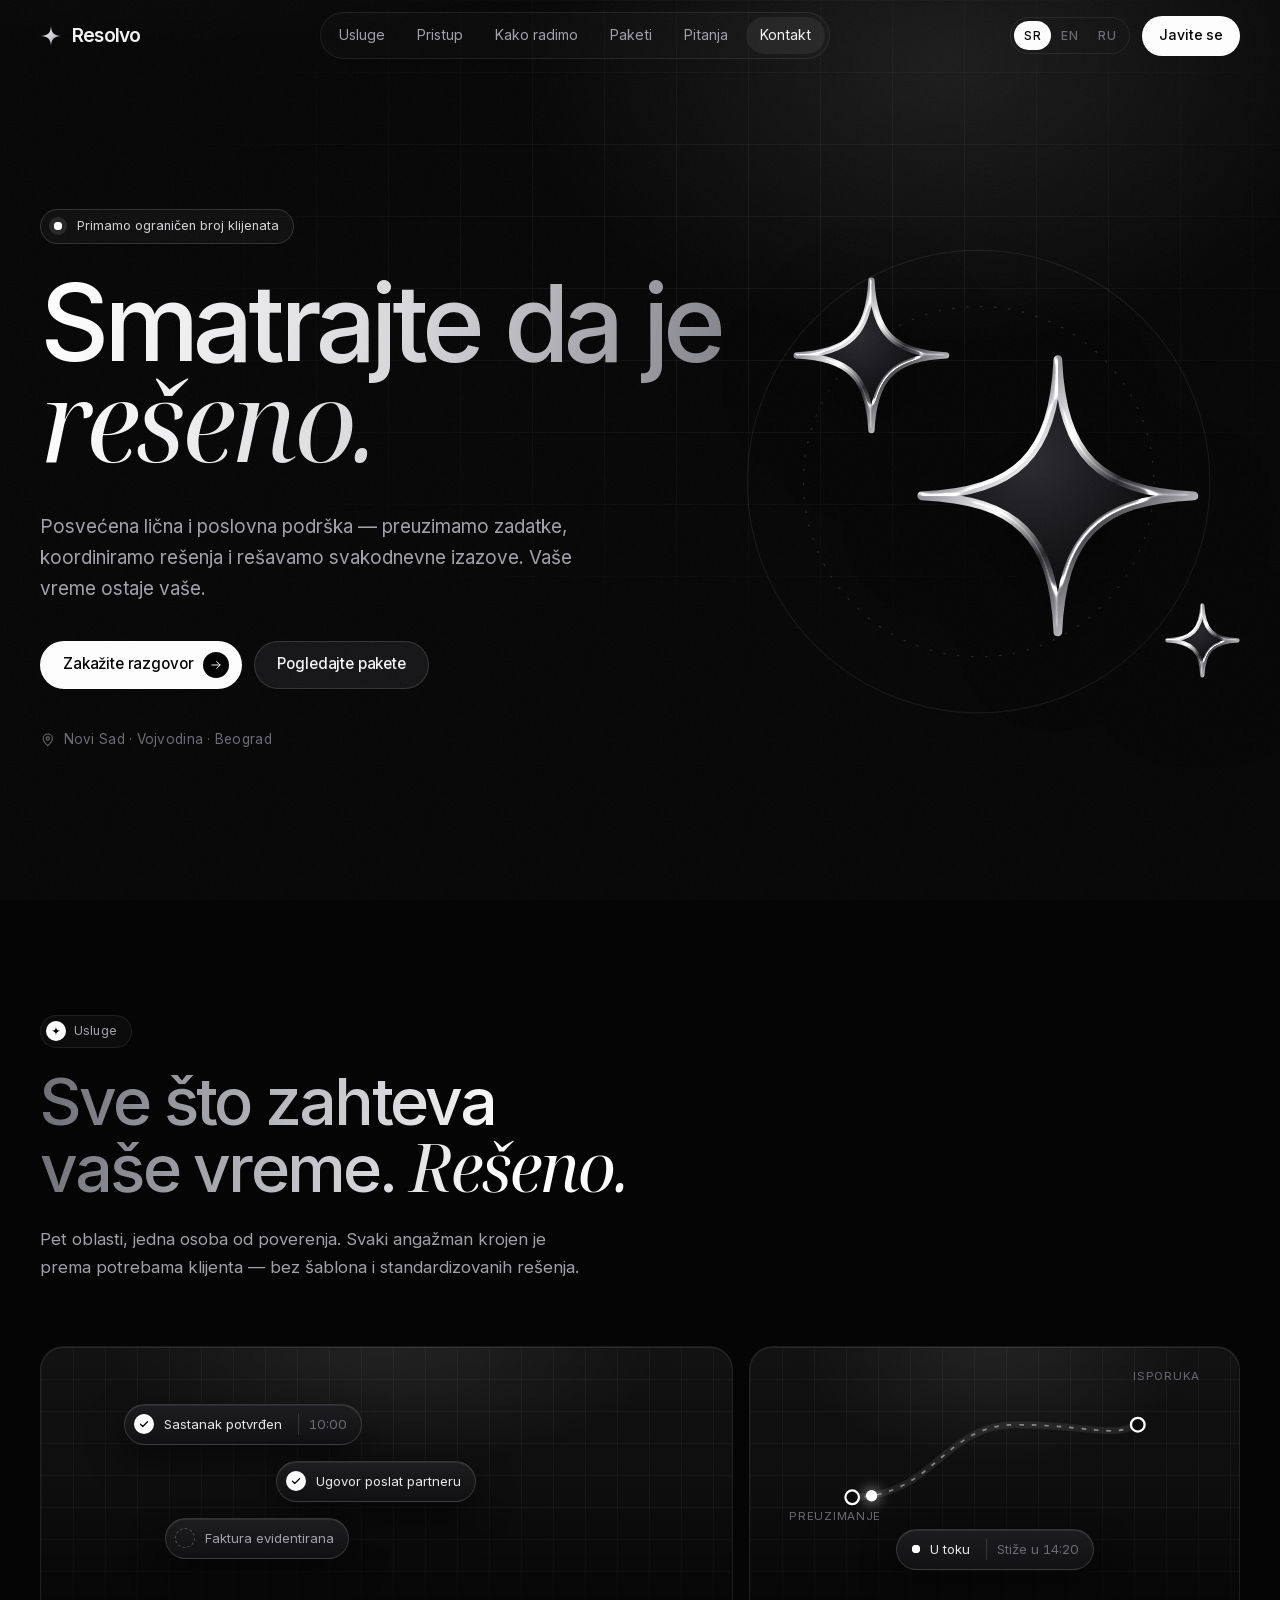
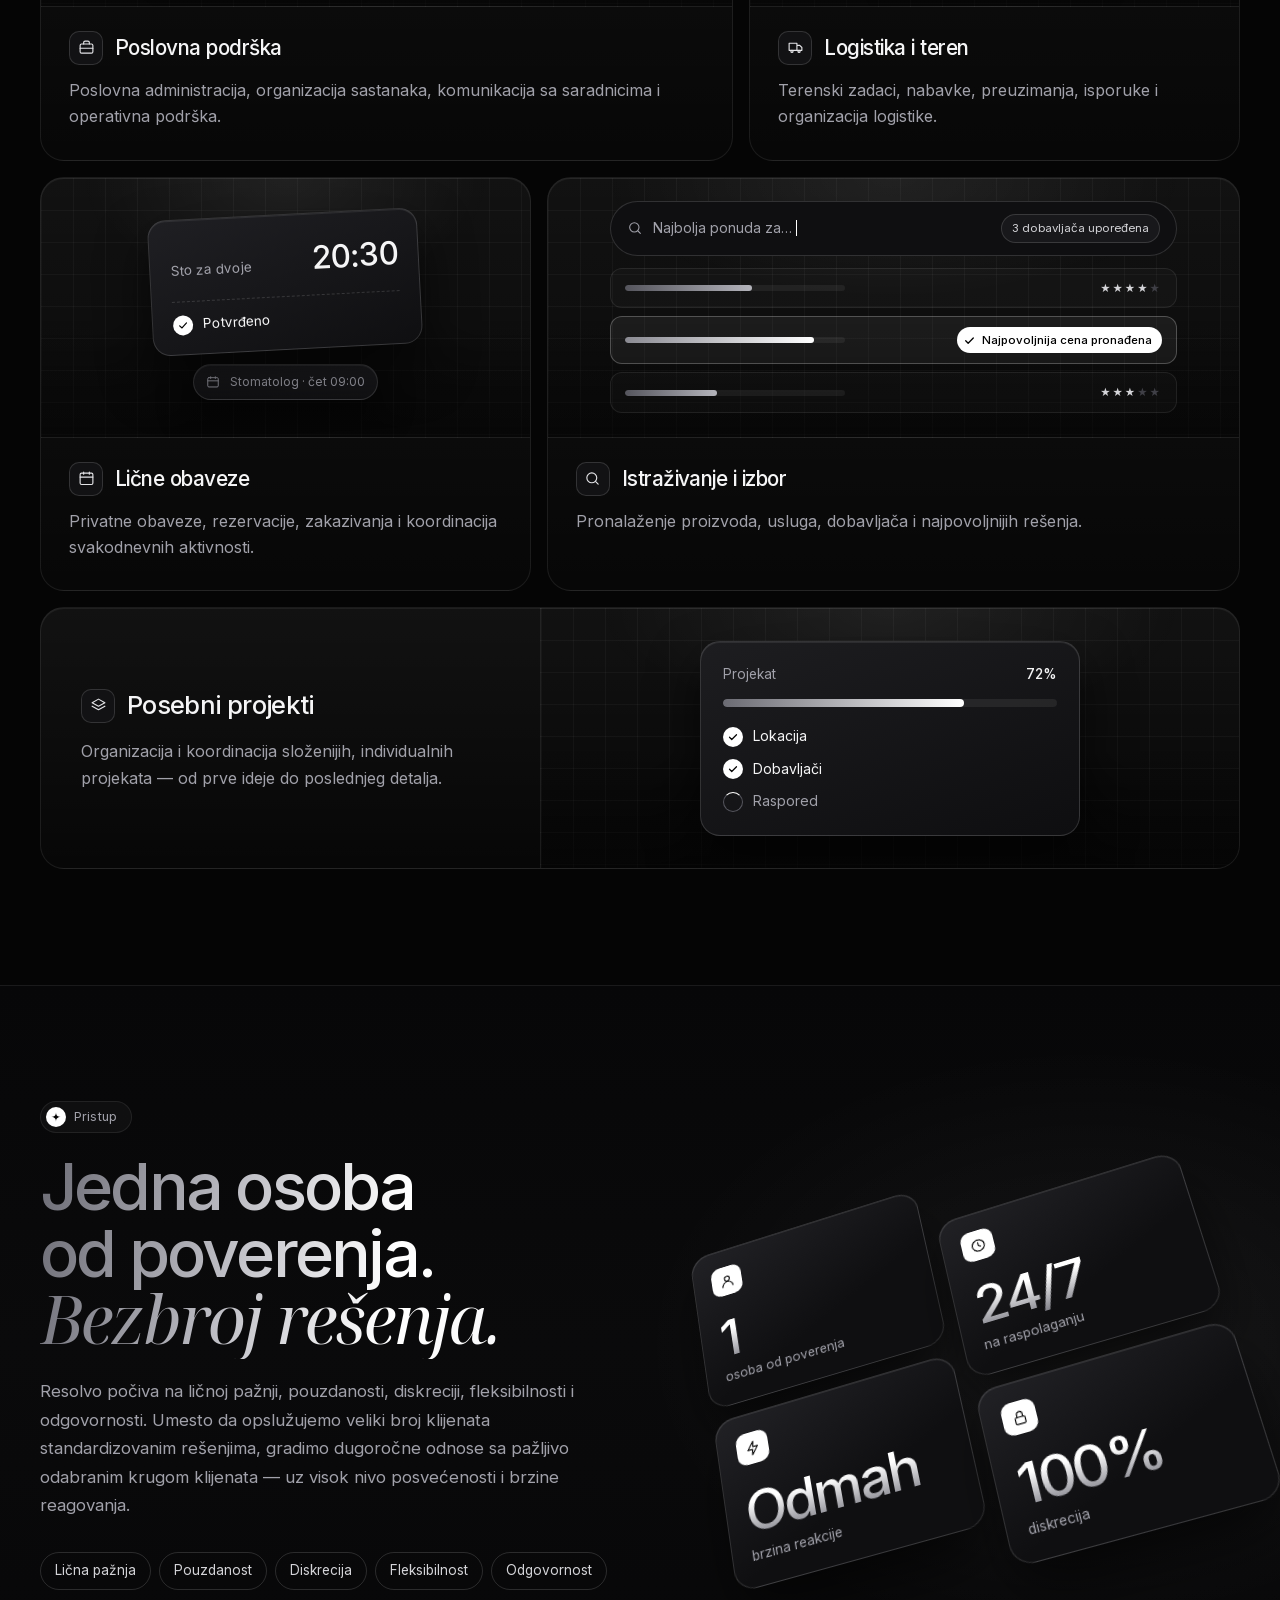
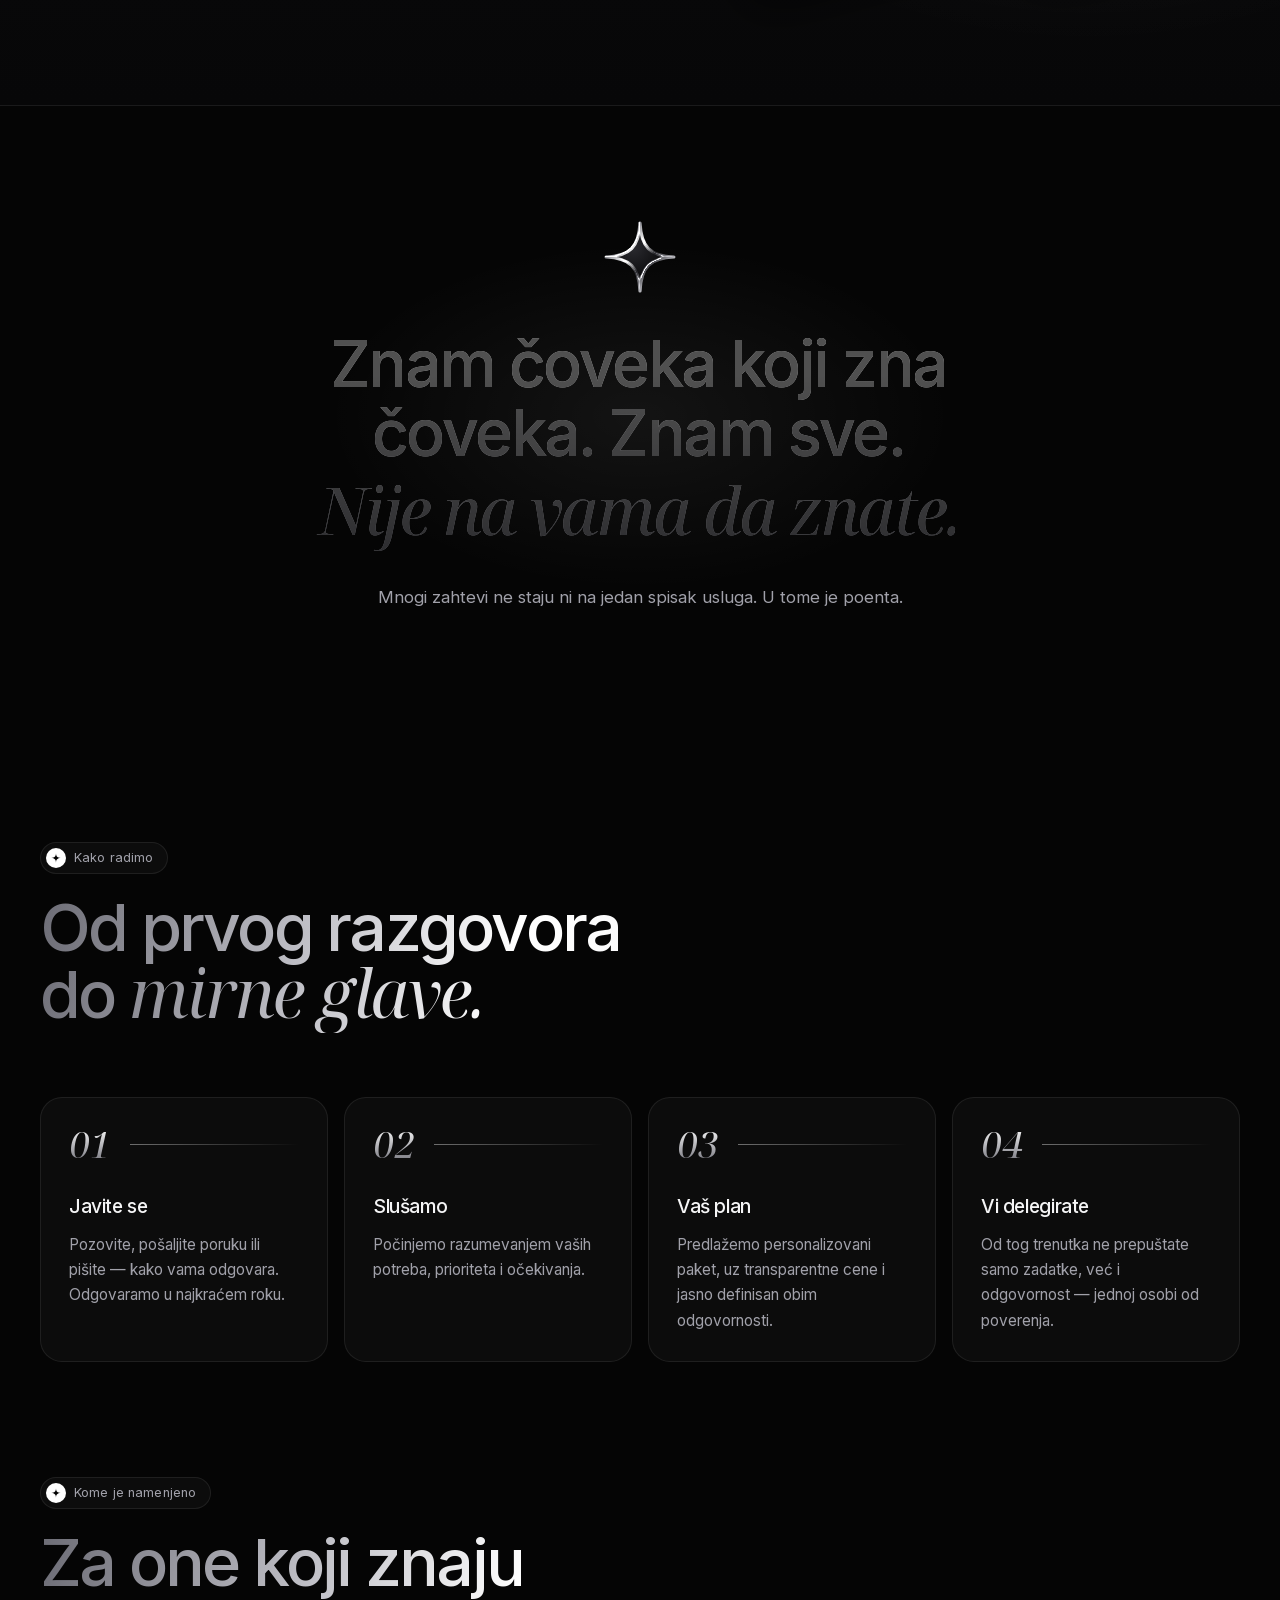
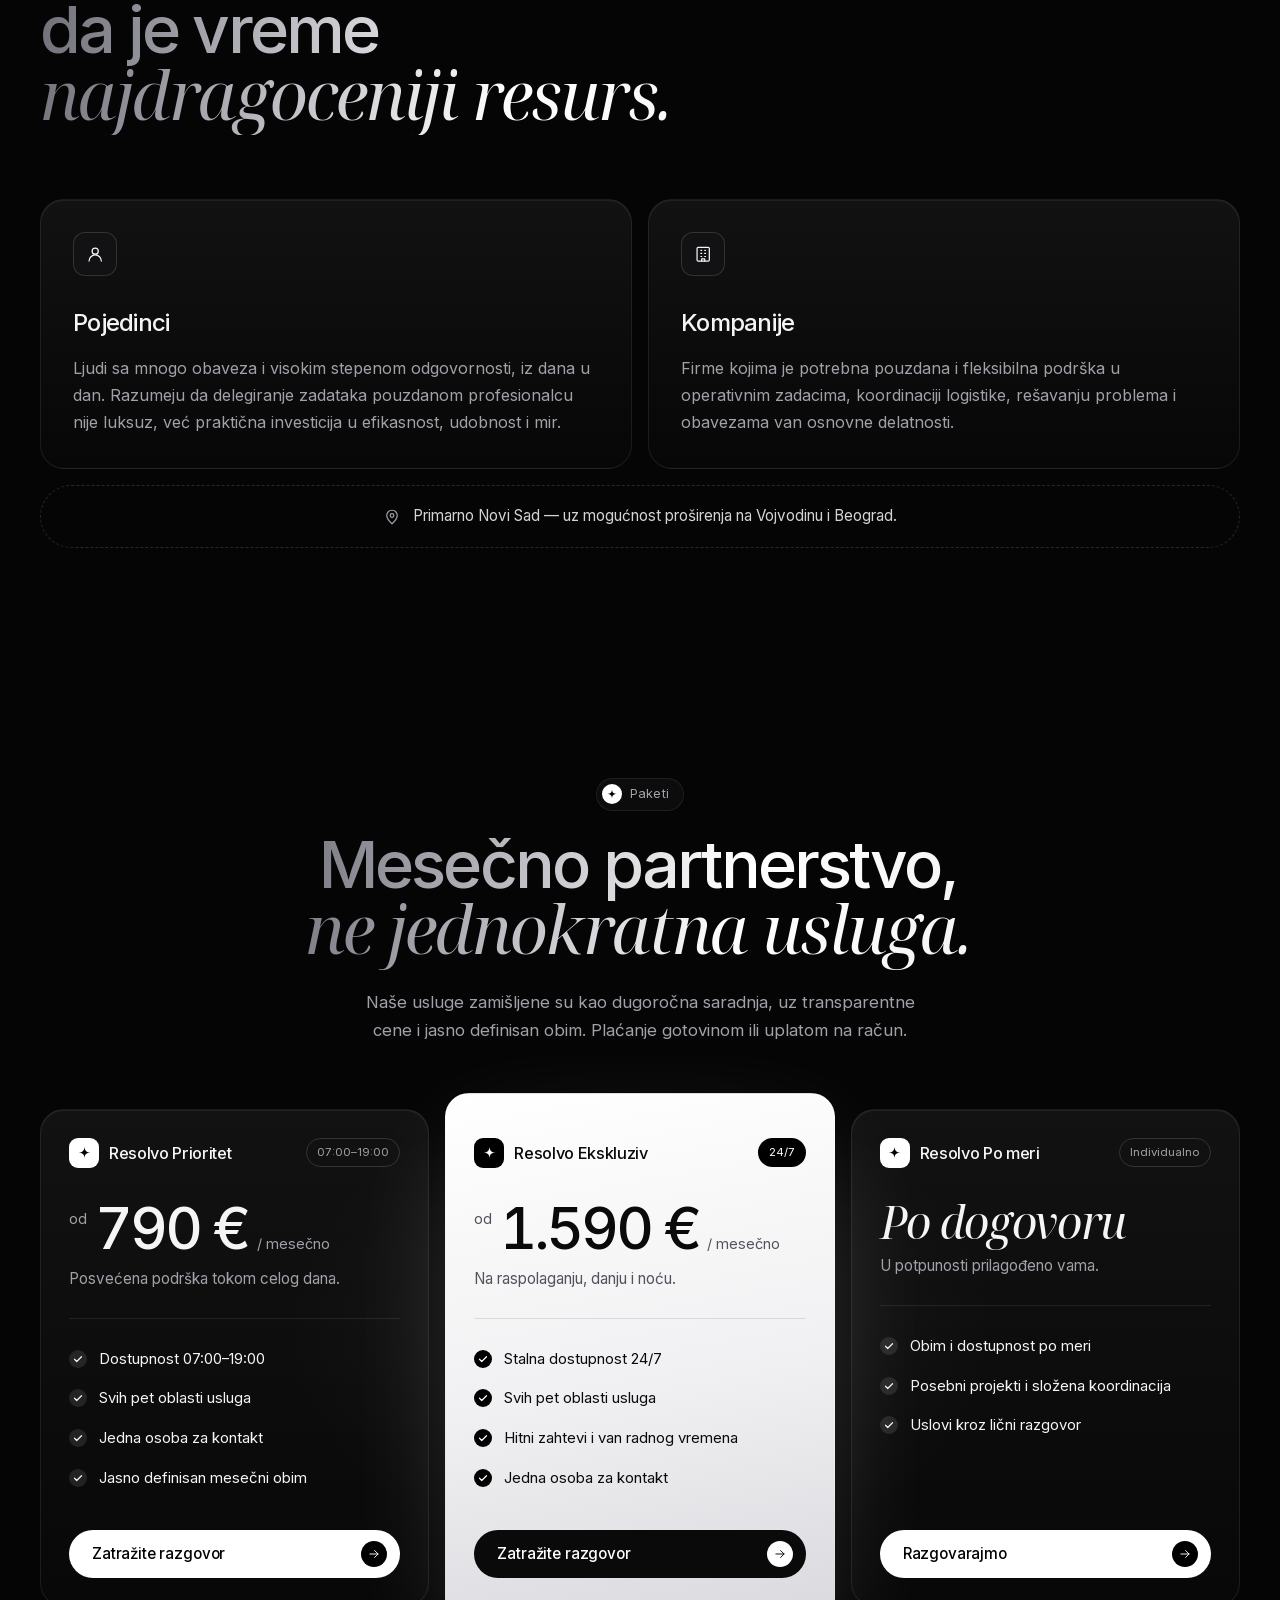
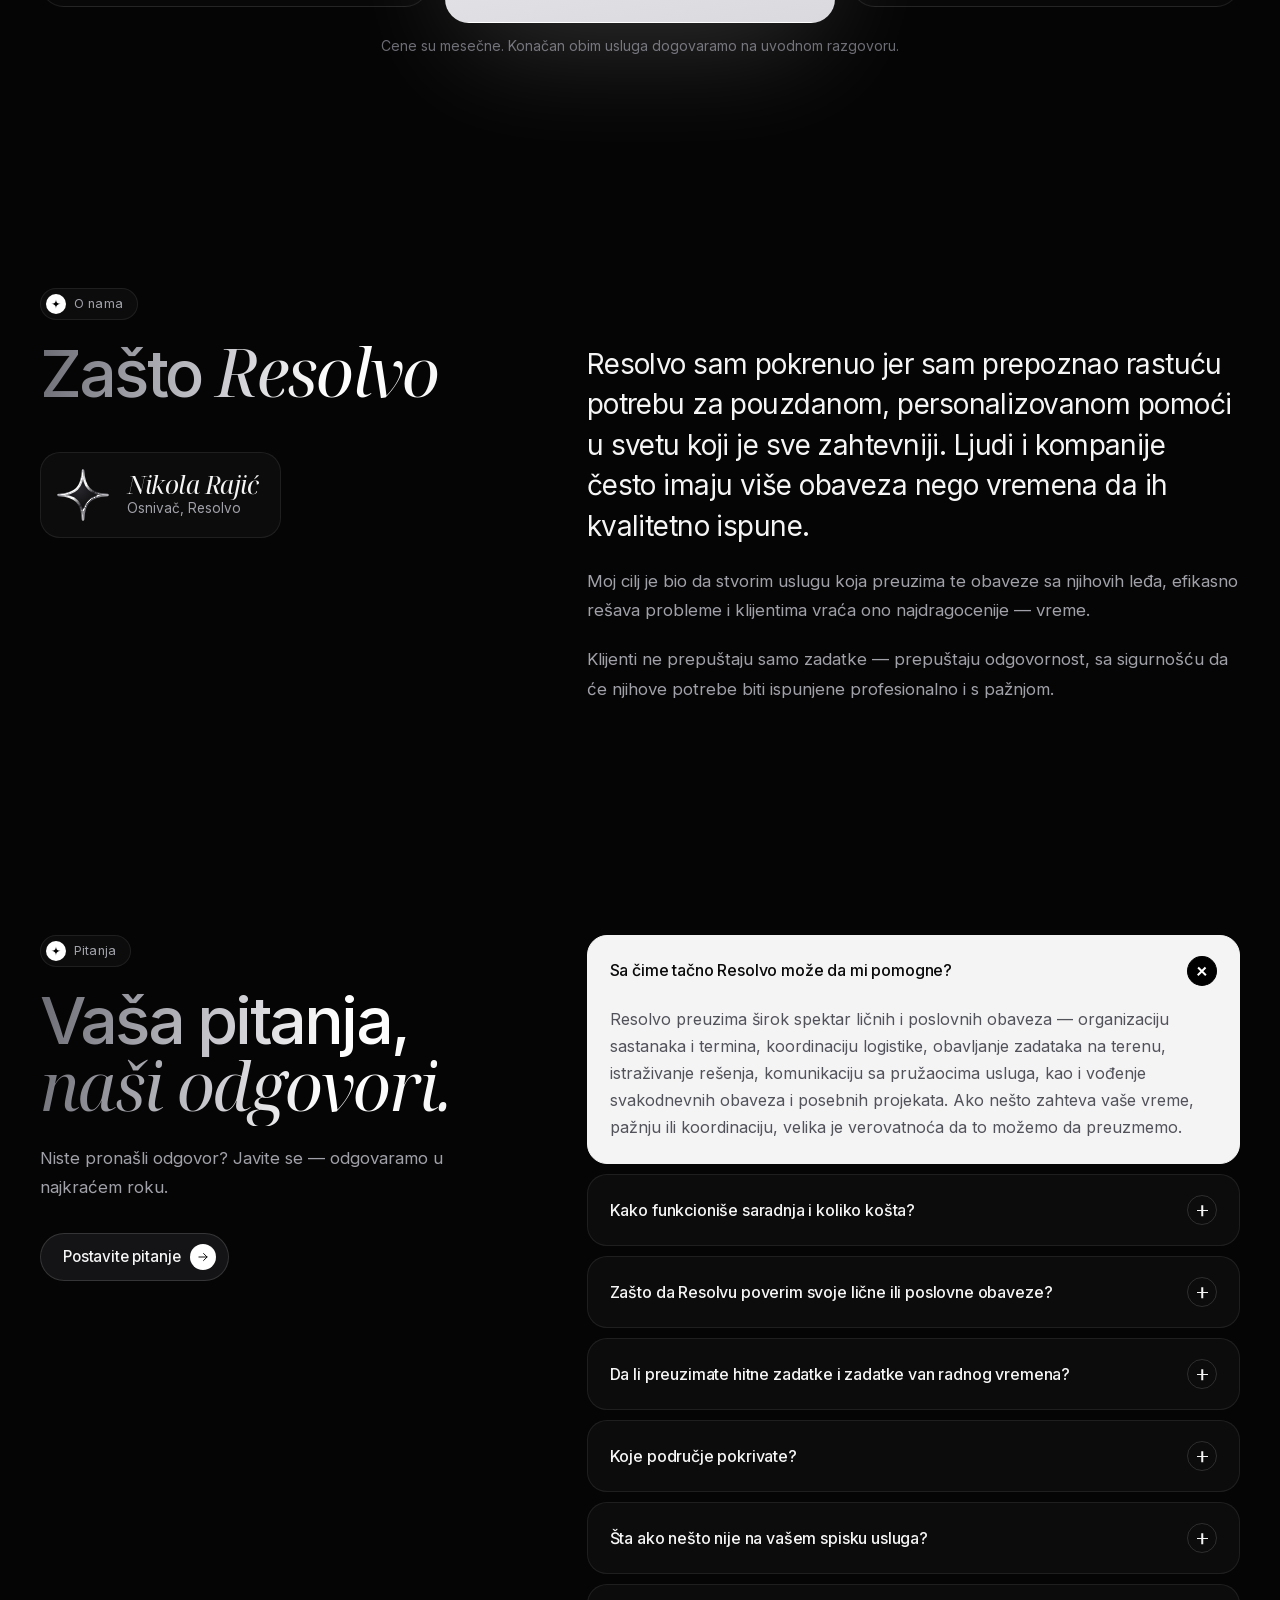
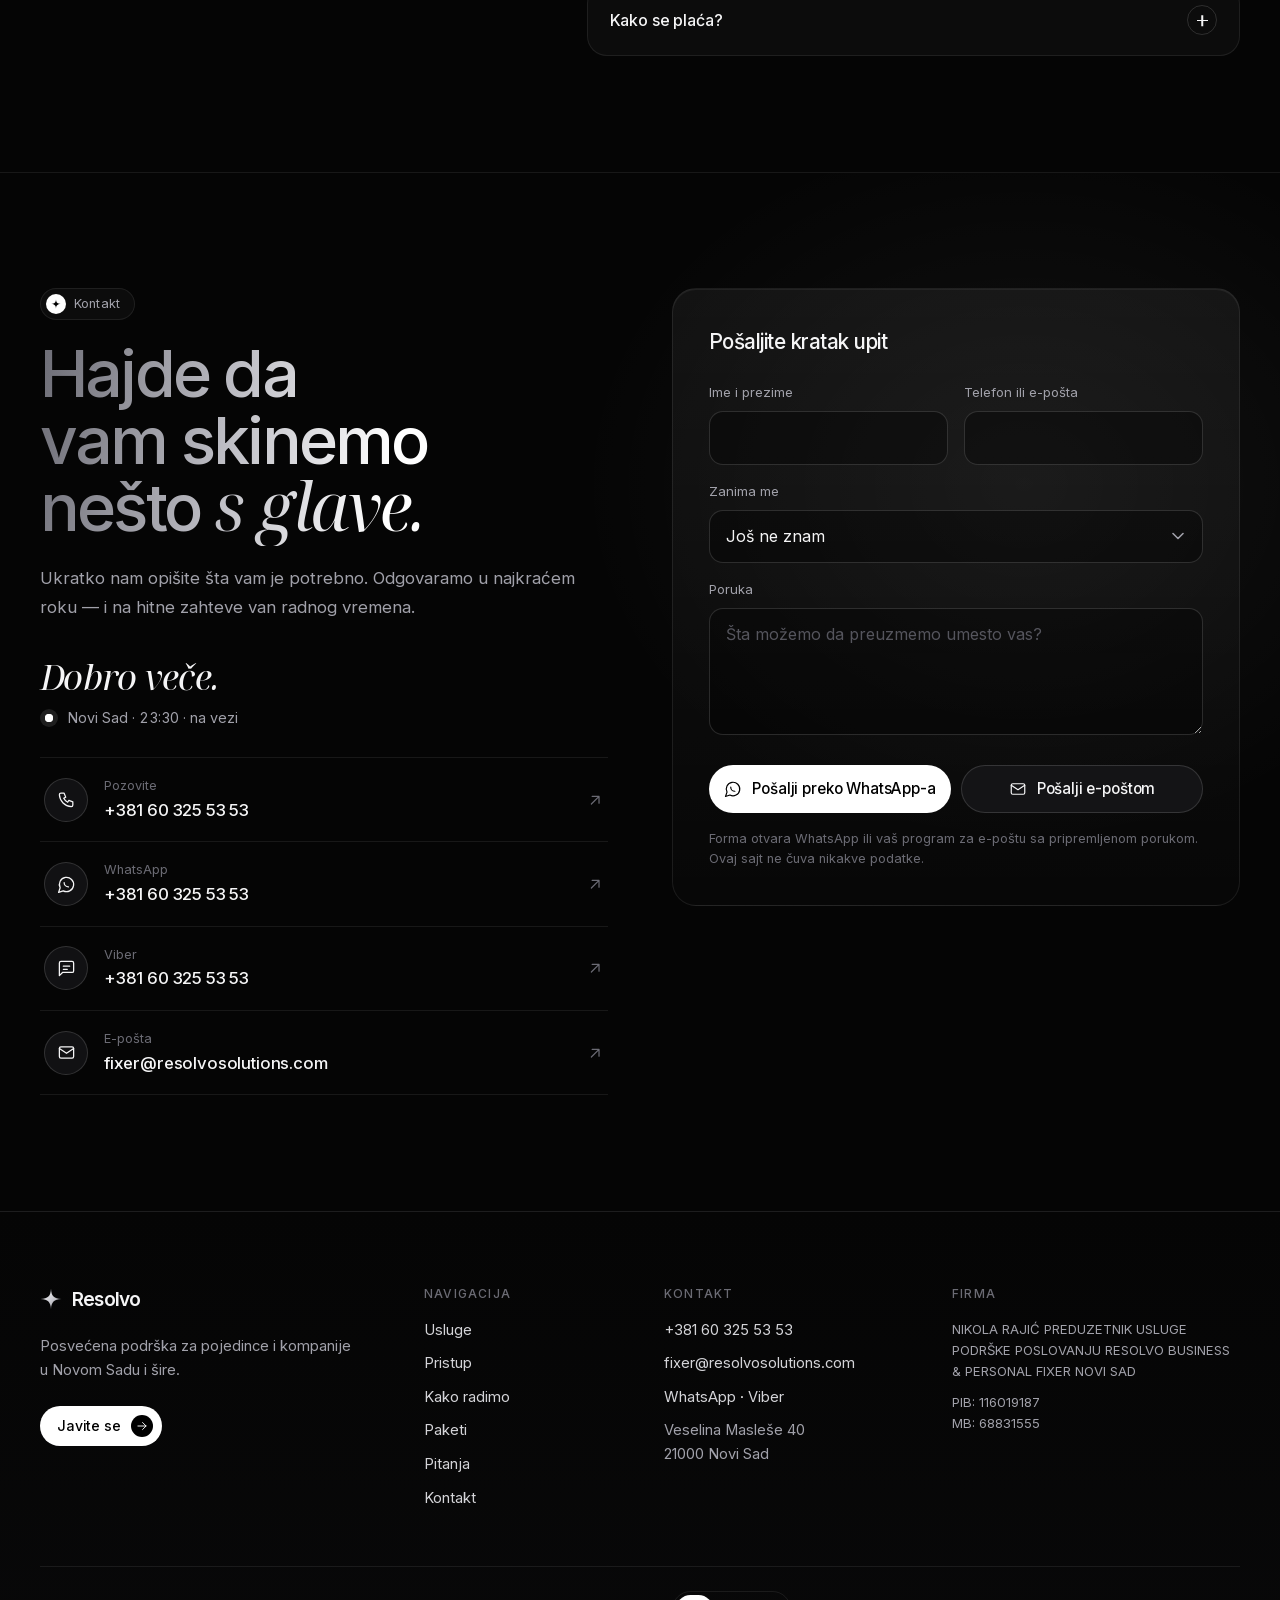
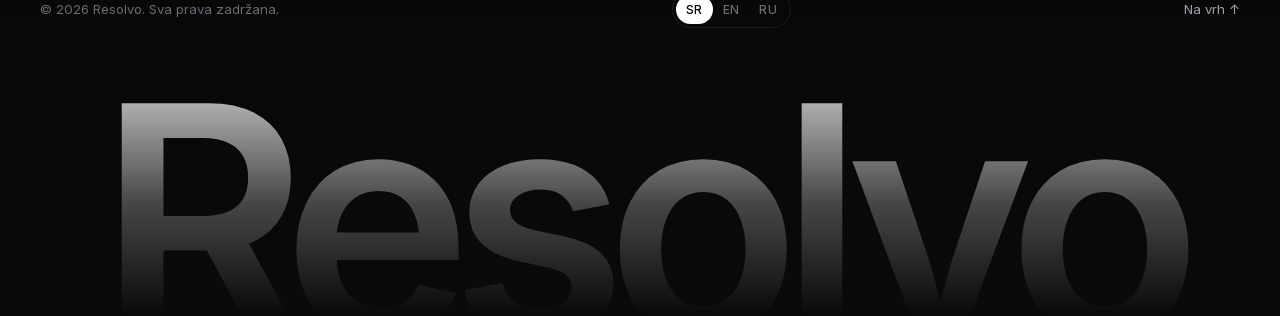
==== index.html @ a9a5f6f5 "Resolvo website for GitHub Pages Static site in three languages (sr, en, ru), generated from src/ wi" ====
<!doctype html>
<html lang="sr-Latn">
<head>
  <meta charset="utf-8">
  <meta name="viewport" content="width=device-width, initial-scale=1, viewport-fit=cover">
  <title>Resolvo — poslovna i lična podrška | Novi Sad</title>
  <meta name="description" content="Posvećena lična i poslovna podrška u Novom Sadu. Resolvo preuzima zadatke, koordinira rešenja i rešava svakodnevne izazove, kako biste se vi posvetili onome što je zaista važno.">
  <link rel="canonical" href="https://resolvosolutions.com/">
  <link rel="alternate" hreflang="sr" href="https://resolvosolutions.com/">
  <link rel="alternate" hreflang="en" href="https://resolvosolutions.com/en/">
  <link rel="alternate" hreflang="ru" href="https://resolvosolutions.com/ru/">
  <link rel="alternate" hreflang="x-default" href="https://resolvosolutions.com/">
  <meta name="theme-color" content="#050505">
  <meta name="color-scheme" content="dark">
  <meta property="og:type" content="website">
  <meta property="og:site_name" content="Resolvo">
  <meta property="og:title" content="Resolvo — poslovna i lična podrška | Novi Sad">
  <meta property="og:description" content="Posvećena lična i poslovna podrška u Novom Sadu. Resolvo preuzima zadatke, koordinira rešenja i rešava svakodnevne izazove, kako biste se vi posvetili onome što je zaista važno.">
  <meta property="og:url" content="https://resolvosolutions.com/">
  <meta property="og:image" content="https://resolvosolutions.com/assets/img/og-sr.png">
  <meta property="og:image:width" content="1200">
  <meta property="og:image:height" content="630">
  <meta property="og:locale" content="sr_RS">
  <meta property="og:locale:alternate" content="en_US">
  <meta property="og:locale:alternate" content="ru_RU">
  <meta name="twitter:card" content="summary_large_image">
  <link rel="icon" href="assets/img/favicon.svg" type="image/svg+xml">
  <link rel="icon" href="assets/img/favicon-32.png" sizes="32x32" type="image/png">
  <link rel="apple-touch-icon" href="assets/img/apple-touch-icon.png">
  <link rel="manifest" href="site.webmanifest">
  <link rel="preload" href="assets/fonts/inter-latin.woff2" as="font" type="font/woff2" crossorigin>
  <link rel="preload" href="assets/fonts/noto-serif-display-italic-latin.woff2" as="font" type="font/woff2" crossorigin>
  <link rel="stylesheet" href="assets/css/style.css?v=61505fd2">
  <script>document.documentElement.classList.add('js')</script>
  <script src="assets/js/main.js?v=db8c814c" defer></script>
  <script type="application/ld+json">[{"@context":"https://schema.org","@type":"ProfessionalService","@id":"https://resolvosolutions.com/#business","name":"Resolvo","legalName":"NIKOLA RAJIĆ PREDUZETNIK USLUGE PODRŠKE POSLOVANJU RESOLVO BUSINESS & PERSONAL FIXER NOVI SAD","description":"Posvećena lična i poslovna podrška u Novom Sadu. Resolvo preuzima zadatke, koordinira rešenja i rešava svakodnevne izazove, kako biste se vi posvetili onome što je zaista važno.","url":"https://resolvosolutions.com/","image":"https://resolvosolutions.com/assets/img/og-sr.png","logo":"https://resolvosolutions.com/assets/img/icon-512.png","telephone":"+381603255353","email":"fixer@resolvosolutions.com","taxID":"116019187","founder":{"@type":"Person","name":"Nikola Rajić"},"address":{"@type":"PostalAddress","streetAddress":"Veselina Masleše 40","addressLocality":"Novi Sad","postalCode":"21000","addressCountry":"RS"},"areaServed":[{"@type":"City","name":"Novi Sad"},{"@type":"AdministrativeArea","name":"Vojvodina"},{"@type":"City","name":"Beograd"}],"knowsLanguage":["sr","en","ru"],"paymentAccepted":"Gotovina, uplata na račun","priceRange":"€€€","makesOffer":[{"@type":"Offer","name":"Resolvo Prioritet","description":"Posvećena podrška tokom celog dana.","priceSpecification":{"@type":"UnitPriceSpecification","price":790,"priceCurrency":"EUR","unitText":"MONTH"}},{"@type":"Offer","name":"Resolvo Ekskluziv","description":"Na raspolaganju, danju i noću.","priceSpecification":{"@type":"UnitPriceSpecification","price":1590,"priceCurrency":"EUR","unitText":"MONTH"}},{"@type":"Offer","name":"Resolvo Po meri","description":"U potpunosti prilagođeno vama."}]},{"@context":"https://schema.org","@type":"FAQPage","inLanguage":"sr-Latn","mainEntity":[{"@type":"Question","name":"Sa čime tačno Resolvo može da mi pomogne?","acceptedAnswer":{"@type":"Answer","text":"Resolvo preuzima širok spektar ličnih i poslovnih obaveza — organizaciju sastanaka i termina, koordinaciju logistike, obavljanje zadataka na terenu, istraživanje rešenja, komunikaciju sa pružaocima usluga, kao i vođenje svakodnevnih obaveza i posebnih projekata. Ako nešto zahteva vaše vreme, pažnju ili koordinaciju, velika je verovatnoća da to možemo da preuzmemo."}},{"@type":"Question","name":"Kako funkcioniše saradnja i koliko košta?","acceptedAnswer":{"@type":"Answer","text":"Počinjemo razumevanjem vaših potreba, prioriteta i očekivanja. Na osnovu toga predlažemo personalizovani paket sa odgovarajućim nivoom podrške. Usluge su prvenstveno zamišljene kao dugoročno partnerstvo, uz transparentne cene i jasno definisan obim odgovornosti. Paketi počinju od 790 € mesečno."}},{"@type":"Question","name":"Zašto da Resolvu poverim svoje lične ili poslovne obaveze?","acceptedAnswer":{"@type":"Answer","text":"Poverenje, diskrecija i odgovornost su u samoj srži Resolva. Namerno radimo sa ograničenim brojem klijenata kako bismo obezbedili punu posvećenost, direktnu komunikaciju i dosledan kvalitet usluge. Naš cilj nije samo da obavimo pojedinačne zadatke, već da postanemo pouzdan partner kome s punim poverenjem prepuštate odgovornost."}},{"@type":"Question","name":"Da li preuzimate hitne zadatke i zadatke van radnog vremena?","acceptedAnswer":{"@type":"Answer","text":"Da. Uz paket Resolvo Ekskluziv na raspolaganju smo 24/7, a hitne zahteve uvek shvatamo ozbiljno."}},{"@type":"Question","name":"Koje područje pokrivate?","acceptedAnswer":{"@type":"Answer","text":"Primarno Novi Sad. Po dogovoru, usluge proširujemo na ostatak Vojvodine i na Beograd."}},{"@type":"Question","name":"Šta ako nešto nije na vašem spisku usluga?","acceptedAnswer":{"@type":"Answer","text":"Pitajte svejedno. Ako nešto ne radimo sami, znamo nekoga ko radi — ili nekoga ko zna nekoga."}},{"@type":"Question","name":"Kako se plaća?","acceptedAnswer":{"@type":"Answer","text":"Mesečno, gotovinom ili uplatom na račun."}}]}]</script>
</head>
<body>
  <a class="skip" href="#main">Pređi na sadržaj</a>
  <svg class="sprite" width="0" height="0" aria-hidden="true" focusable="false">
  <defs>
    <path id="star-path" d="M100 6C103 72 128 97 194 100 128 103 103 128 100 194 97 128 72 103 6 100 72 97 97 72 100 6Z"/>
    <linearGradient id="g-chrome" x1="0" y1="0" x2="1" y2="1">
      <stop offset="0" stop-color="#ffffff"/>
      <stop offset=".2" stop-color="#6f6f77"/>
      <stop offset=".42" stop-color="#ffffff"/>
      <stop offset=".58" stop-color="#26262b"/>
      <stop offset=".8" stop-color="#d4d4da"/>
      <stop offset="1" stop-color="#4d4d54"/>
    </linearGradient>
    <radialGradient id="g-core" cx=".4" cy=".36" r=".72">
      <stop offset="0" stop-color="#2a2a2f"/>
      <stop offset=".6" stop-color="#0d0d0f"/>
      <stop offset="1" stop-color="#030303"/>
    </radialGradient>
    <linearGradient id="g-silver" x1="0" y1="0" x2="1" y2="1">
      <stop offset="0" stop-color="#ffffff"/>
      <stop offset=".5" stop-color="#cfcfd5"/>
      <stop offset="1" stop-color="#8a8a92"/>
    </linearGradient>
    <filter id="f-bevel" x="-25%" y="-25%" width="150%" height="150%" color-interpolation-filters="sRGB">
      <feGaussianBlur in="SourceAlpha" stdDeviation="3" result="b"/>
      <feSpecularLighting in="b" surfaceScale="5" specularConstant="1.15" specularExponent="22" lighting-color="#fff" result="s">
        <feDistantLight azimuth="225" elevation="40"/>
      </feSpecularLighting>
      <feComposite in="s" in2="SourceAlpha" operator="in" result="si"/>
      <feComposite in="SourceGraphic" in2="si" operator="arithmetic" k1="0" k2="1" k3="1" k4="0"/>
    </filter>
  </defs>
</svg>

  <header class="header" data-header>
    <div class="container header__inner">
      <a class="logo" href="./" aria-label="Resolvo — početna"><svg class="logo__mark" viewBox="0 0 200 200" aria-hidden="true" focusable="false"><use href="#star-path" fill="url(#g-silver)"/></svg><span>Resolvo</span></a>
      <nav class="nav" aria-label="Glavna navigacija">
        <a href="#services">Usluge</a>
        <a href="#approach">Pristup</a>
        <a href="#process">Kako radimo</a>
        <a href="#plans">Paketi</a>
        <a href="#faq">Pitanja</a>
        <a href="#contact">Kontakt</a>
      </nav>
      <div class="header__actions">
        
      <nav class="lang lang--header" aria-label="Jezik">
        <a href="./" hreflang="sr-Latn" lang="sr-Latn" title="Srpski" aria-current="page">SR</a><a href="en/" hreflang="en" lang="en" title="Engleski">EN</a><a href="ru/" hreflang="ru" lang="ru" title="Ruski">RU</a>
      </nav>
        <a class="btn btn--light btn--sm header__cta" href="#contact">Javite se</a>
        <button class="burger" type="button" aria-expanded="false" aria-controls="menu" aria-label="Meni" data-open-label="Meni" data-close-label="Zatvori meni" data-burger>
          <span></span><span></span>
        </button>
      </div>
    </div>
  </header>

  <div class="menu" id="menu" inert>
    <nav class="menu__nav" aria-label="Navigacija">
      <a href="#services" style="--i:0"><span>01</span>Usluge</a>
      <a href="#approach" style="--i:1"><span>02</span>Pristup</a>
      <a href="#process" style="--i:2"><span>03</span>Kako radimo</a>
      <a href="#plans" style="--i:3"><span>04</span>Paketi</a>
      <a href="#faq" style="--i:4"><span>05</span>Pitanja</a>
      <a href="#contact" style="--i:5"><span>06</span>Kontakt</a>
    </nav>
    <div class="menu__foot">
      
      <nav class="lang " aria-label="Jezik">
        <a href="./" hreflang="sr-Latn" lang="sr-Latn" title="Srpski" aria-current="page">SR</a><a href="en/" hreflang="en" lang="en" title="Engleski">EN</a><a href="ru/" hreflang="ru" lang="ru" title="Ruski">RU</a>
      </nav>
      <a class="menu__phone" href="tel:+381603255353">+381 60 325 53 53</a>
    </div>
  </div>

  <main id="main">

    <!-- Hero -->
    <section class="hero" id="top">
      <div class="hero__bg" aria-hidden="true">
        <div class="hero__grid"></div>
        <div class="hero__glow"></div>
      </div>
      <div class="container hero__inner">
        <div class="hero__copy">
          <p class="badge"><span class="badge__dot"></span>Primamo ograničen broj klijenata</p>
          <h1 class="display text-grad text-grad--hero">Smatrajte da je <em>rešeno.</em></h1>
          <p class="hero__lead">Posvećena lična i poslovna podrška — preuzimamo zadatke, koordiniramo rešenja i rešavamo svakodnevne izazove. Vaše vreme ostaje vaše.</p>
          <div class="hero__ctas">
            <a class="btn btn--light" href="#contact">Zakažite razgovor<span class="btn__icon"><svg class="i" viewBox="0 0 24 24" fill="none" stroke="currentColor" stroke-width="1.6" stroke-linecap="round" stroke-linejoin="round" aria-hidden="true" focusable="false"><path d="M5 12h14M13 6l6 6-6 6"/></svg></span></a>
            <a class="btn btn--dark" href="#plans">Pogledajte pakete</a>
          </div>
          <p class="hero__area"><svg class="i" viewBox="0 0 24 24" fill="none" stroke="currentColor" stroke-width="1.6" stroke-linecap="round" stroke-linejoin="round" aria-hidden="true" focusable="false"><path d="M12 21s-7-6.2-7-11a7 7 0 0 1 14 0c0 4.8-7 11-7 11z"/><circle cx="12" cy="10" r="2.5"/></svg>Novi Sad · Vojvodina · Beograd</p>
        </div>
        <div class="hero__stars" aria-hidden="true">
          <svg class="orbit" viewBox="0 0 400 400"><circle cx="200" cy="200" r="198"/><circle class="orbit__dash" cx="200" cy="200" r="150"/></svg>
          <div class="star star--lg" data-depth="0.6"><div class="star__float"><svg viewBox="0 0 200 200" aria-hidden="true" focusable="false"><use href="#star-path" fill="url(#g-core)"/><g filter="url(#f-bevel)"><use href="#star-path" fill="none" stroke="url(#g-chrome)" stroke-width="6" stroke-linejoin="round"/></g></svg></div></div>
          <div class="star star--md" data-depth="1.1"><div class="star__float"><svg viewBox="0 0 200 200" aria-hidden="true" focusable="false"><use href="#star-path" fill="url(#g-core)"/><g filter="url(#f-bevel)"><use href="#star-path" fill="none" stroke="url(#g-chrome)" stroke-width="8" stroke-linejoin="round"/></g></svg></div></div>
          <div class="star star--sm" data-depth="1.6"><div class="star__float"><svg viewBox="0 0 200 200" aria-hidden="true" focusable="false"><use href="#star-path" fill="url(#g-core)"/><g filter="url(#f-bevel)"><use href="#star-path" fill="none" stroke="url(#g-chrome)" stroke-width="11" stroke-linejoin="round"/></g></svg></div></div>
        </div>
      </div>
    </section>


    <!-- Services -->
    <section class="section" id="services">
      <div class="container">
        
      <header class="section__head " data-reveal>
        <p class="eyebrow"><span class="eyebrow__icon"><svg class="" viewBox="0 0 200 200" aria-hidden="true" focusable="false"><use href="#star-path" fill="currentColor"/></svg></span>Usluge</p>
        <h2 class="h2 text-grad">Sve što zahteva vaše vreme. <em>Rešeno.</em></h2>
        <p class="section__lead">Pet oblasti, jedna osoba od poverenja. Svaki angažman krojen je prema potrebama klijenta — bez šablona i standardizovanih rešenja.</p>
      </header>
        <div class="bento">
          
          <article class="card card--svc spot" data-reveal style="--d:0">
            <div class="card__visual">
          <div class="vis vis--stack">
            <div class="chip chip--a"><span class="chip__check"><svg class="i" viewBox="0 0 24 24" fill="none" stroke="currentColor" stroke-width="1.6" stroke-linecap="round" stroke-linejoin="round" aria-hidden="true" focusable="false"><path d="m5 12.5 4.5 4.5L19 7.5"/></svg></span><span>Sastanak potvrđen</span><span class="chip__meta">10:00</span></div>
            <div class="chip chip--b"><span class="chip__check"><svg class="i" viewBox="0 0 24 24" fill="none" stroke="currentColor" stroke-width="1.6" stroke-linecap="round" stroke-linejoin="round" aria-hidden="true" focusable="false"><path d="m5 12.5 4.5 4.5L19 7.5"/></svg></span><span>Ugovor poslat partneru</span></div>
            <div class="chip chip--c chip--muted"><span class="chip__dot"></span><span>Faktura evidentirana</span></div>
          </div>
            </div>
            <div class="card__body">
              <h3 class="card__title"><span class="card__icon"><svg class="i" viewBox="0 0 24 24" fill="none" stroke="currentColor" stroke-width="1.6" stroke-linecap="round" stroke-linejoin="round" aria-hidden="true" focusable="false"><rect x="3" y="7" width="18" height="13" rx="2"/><path d="M8 7V5a2 2 0 0 1 2-2h4a2 2 0 0 1 2 2v2M3 13h18"/></svg></span>Poslovna podrška</h3>
              <p>Poslovna administracija, organizacija sastanaka, komunikacija sa saradnicima i operativna podrška.</p>
            </div>
          </article>
          <article class="card card--svc spot" data-reveal style="--d:120">
            <div class="card__visual">
          <div class="vis vis--route">
            <svg class="route" viewBox="0 0 300 120" aria-hidden="true" focusable="false">
              <path class="route__base" d="M24 92C96 92 104 28 168 28S252 40 276 28"/>
              <path class="route__dash" d="M24 92C96 92 104 28 168 28S252 40 276 28"/>
              <circle class="route__end" cx="24" cy="92" r="6"/>
              <circle class="route__end" cx="276" cy="28" r="6"/>
              <circle class="route__dot" r="5"><animateMotion dur="4.5s" repeatCount="indefinite" keyPoints="0;1" keyTimes="0;1" calcMode="spline" keySplines=".45 0 .25 1" path="M24 92C96 92 104 28 168 28S252 40 276 28"/></circle>
            </svg>
            <span class="route__label route__label--a">Preuzimanje</span>
            <span class="route__label route__label--b">Isporuka</span>
            <div class="chip chip--status"><span class="pulse"></span><span>U toku</span><span class="chip__meta">Stiže u 14:20</span></div>
          </div>
            </div>
            <div class="card__body">
              <h3 class="card__title"><span class="card__icon"><svg class="i" viewBox="0 0 24 24" fill="none" stroke="currentColor" stroke-width="1.6" stroke-linecap="round" stroke-linejoin="round" aria-hidden="true" focusable="false"><path d="M3 6h11v10H3zM14 9h4l3 3v4h-7"/><circle cx="7" cy="17.5" r="1.5"/><circle cx="17" cy="17.5" r="1.5"/></svg></span>Logistika i teren</h3>
              <p>Terenski zadaci, nabavke, preuzimanja, isporuke i organizacija logistike.</p>
            </div>
          </article>
          <article class="card card--svc spot" data-reveal style="--d:0">
            <div class="card__visual">
          <div class="vis vis--ticket">
            <div class="ticket">
              <div class="ticket__row"><span class="ticket__label">Sto za dvoje</span><span class="ticket__time">20:30</span></div>
              <div class="ticket__rule"></div>
              <div class="ticket__status"><span class="chip__check"><svg class="i" viewBox="0 0 24 24" fill="none" stroke="currentColor" stroke-width="1.6" stroke-linecap="round" stroke-linejoin="round" aria-hidden="true" focusable="false"><path d="m5 12.5 4.5 4.5L19 7.5"/></svg></span>Potvrđeno</div>
            </div>
            <div class="chip chip--small chip--muted"><svg class="i" viewBox="0 0 24 24" fill="none" stroke="currentColor" stroke-width="1.6" stroke-linecap="round" stroke-linejoin="round" aria-hidden="true" focusable="false"><rect x="3" y="4.5" width="18" height="16" rx="2"/><path d="M8 3v3M16 3v3M3 10h18"/></svg><span>Stomatolog · čet 09:00</span></div>
          </div>
            </div>
            <div class="card__body">
              <h3 class="card__title"><span class="card__icon"><svg class="i" viewBox="0 0 24 24" fill="none" stroke="currentColor" stroke-width="1.6" stroke-linecap="round" stroke-linejoin="round" aria-hidden="true" focusable="false"><rect x="3" y="4.5" width="18" height="16" rx="2"/><path d="M8 3v3M16 3v3M3 10h18"/></svg></span>Lične obaveze</h3>
              <p>Privatne obaveze, rezervacije, zakazivanja i koordinacija svakodnevnih aktivnosti.</p>
            </div>
          </article>
          <article class="card card--svc spot" data-reveal style="--d:120">
            <div class="card__visual">
          <div class="vis vis--search">
            <div class="search"><svg class="i" viewBox="0 0 24 24" fill="none" stroke="currentColor" stroke-width="1.6" stroke-linecap="round" stroke-linejoin="round" aria-hidden="true" focusable="false"><circle cx="11" cy="11" r="7"/><path d="m20 20-3.5-3.5"/></svg><span class="search__text">Najbolja ponuda za…</span><span class="caret"></span><span class="search__count">3 dobavljača upoređena</span></div>
            <div class="results">
              <div class="result"><span class="result__bar" style="--w:58%"></span><span class="result__stars">★★★★<i>★</i></span></div>
              <div class="result result--best"><span class="result__bar" style="--w:86%"></span><span class="result__tag"><svg class="i" viewBox="0 0 24 24" fill="none" stroke="currentColor" stroke-width="1.6" stroke-linecap="round" stroke-linejoin="round" aria-hidden="true" focusable="false"><path d="m5 12.5 4.5 4.5L19 7.5"/></svg>Najpovoljnija cena pronađena</span></div>
              <div class="result"><span class="result__bar" style="--w:42%"></span><span class="result__stars">★★★<i>★★</i></span></div>
            </div>
          </div>
            </div>
            <div class="card__body">
              <h3 class="card__title"><span class="card__icon"><svg class="i" viewBox="0 0 24 24" fill="none" stroke="currentColor" stroke-width="1.6" stroke-linecap="round" stroke-linejoin="round" aria-hidden="true" focusable="false"><circle cx="11" cy="11" r="7"/><path d="m20 20-3.5-3.5"/></svg></span>Istraživanje i izbor</h3>
              <p>Pronalaženje proizvoda, usluga, dobavljača i najpovoljnijih rešenja.</p>
            </div>
          </article>
          <article class="card card--svc spot" data-reveal style="--d:0">
            <div class="card__visual">
          <div class="vis vis--project">
            <div class="project">
              <div class="project__head"><span>Projekat</span><span class="project__pct">72%</span></div>
              <div class="progress"><span></span></div>
              <ul class="project__list">
                <li class="is-done"><span class="chip__check"><svg class="i" viewBox="0 0 24 24" fill="none" stroke="currentColor" stroke-width="1.6" stroke-linecap="round" stroke-linejoin="round" aria-hidden="true" focusable="false"><path d="m5 12.5 4.5 4.5L19 7.5"/></svg></span>Lokacija</li>
                <li class="is-done"><span class="chip__check"><svg class="i" viewBox="0 0 24 24" fill="none" stroke="currentColor" stroke-width="1.6" stroke-linecap="round" stroke-linejoin="round" aria-hidden="true" focusable="false"><path d="m5 12.5 4.5 4.5L19 7.5"/></svg></span>Dobavljači</li>
                <li><span class="project__ring"></span>Raspored</li>
              </ul>
            </div>
          </div>
            </div>
            <div class="card__body">
              <h3 class="card__title"><span class="card__icon"><svg class="i" viewBox="0 0 24 24" fill="none" stroke="currentColor" stroke-width="1.6" stroke-linecap="round" stroke-linejoin="round" aria-hidden="true" focusable="false"><path d="m12 3 9 5-9 5-9-5z"/><path d="m3 13 9 5 9-5"/></svg></span>Posebni projekti</h3>
              <p>Organizacija i koordinacija složenijih, individualnih projekata — od prve ideje do poslednjeg detalja.</p>
            </div>
          </article>
        </div>
      </div>
    </section>

    <!-- Approach -->
    <section class="section section--approach" id="approach">
      <div class="container split">
        <div class="split__copy" data-reveal>
          <p class="eyebrow"><span class="eyebrow__icon"><svg class="" viewBox="0 0 200 200" aria-hidden="true" focusable="false"><use href="#star-path" fill="currentColor"/></svg></span>Pristup</p>
          <h2 class="h2 text-grad">Jedna osoba od poverenja. <em>Bezbroj rešenja.</em></h2>
          <p class="section__lead">Resolvo počiva na ličnoj pažnji, pouzdanosti, diskreciji, fleksibilnosti i odgovornosti. Umesto da opslužujemo veliki broj klijenata standardizovanim rešenjima, gradimo dugoročne odnose sa pažljivo odabranim krugom klijenata — uz visok nivo posvećenosti i brzine reagovanja.</p>
          <ul class="values">
            <li>Lična pažnja</li><li>Pouzdanost</li><li>Diskrecija</li><li>Fleksibilnost</li><li>Odgovornost</li>
          </ul>
        </div>
        <div class="tilt" data-reveal style="--d:150">
          <ul class="tilt__plane">
            <li class="stat stat--0">
              <span class="stat__icon"><svg class="i" viewBox="0 0 24 24" fill="none" stroke="currentColor" stroke-width="1.6" stroke-linecap="round" stroke-linejoin="round" aria-hidden="true" focusable="false"><circle cx="12" cy="8" r="4"/><path d="M4 21a8 8 0 0 1 16 0"/></svg></span>
              <strong class="stat__value">1</strong>
              <span class="stat__label">osoba od poverenja</span>
            </li>
            <li class="stat stat--1">
              <span class="stat__icon"><svg class="i" viewBox="0 0 24 24" fill="none" stroke="currentColor" stroke-width="1.6" stroke-linecap="round" stroke-linejoin="round" aria-hidden="true" focusable="false"><circle cx="12" cy="12" r="9"/><path d="M12 7v5l3 2"/></svg></span>
              <strong class="stat__value">24/7</strong>
              <span class="stat__label">na raspolaganju</span>
            </li>
            <li class="stat stat--2">
              <span class="stat__icon"><svg class="i" viewBox="0 0 24 24" fill="none" stroke="currentColor" stroke-width="1.6" stroke-linecap="round" stroke-linejoin="round" aria-hidden="true" focusable="false"><path d="M13 2 4 14h7l-1 8 9-12h-7z"/></svg></span>
              <strong class="stat__value">Odmah</strong>
              <span class="stat__label">brzina reakcije</span>
            </li>
            <li class="stat stat--3">
              <span class="stat__icon"><svg class="i" viewBox="0 0 24 24" fill="none" stroke="currentColor" stroke-width="1.6" stroke-linecap="round" stroke-linejoin="round" aria-hidden="true" focusable="false"><rect x="5" y="11" width="14" height="10" rx="2"/><path d="M8 11V7a4 4 0 0 1 8 0v4"/></svg></span>
              <strong class="stat__value">100%</strong>
              <span class="stat__label">diskrecija</span>
            </li>
          </ul>
        </div>
      </div>
    </section>

    <!-- Quote -->
    <section class="section quote">
      <div class="container">
        <figure class="quote__inner" data-reveal>
          <div class="quote__star" aria-hidden="true"><svg viewBox="0 0 200 200" aria-hidden="true" focusable="false"><use href="#star-path" fill="url(#g-core)"/><g filter="url(#f-bevel)"><use href="#star-path" fill="none" stroke="url(#g-chrome)" stroke-width="9" stroke-linejoin="round"/></g></svg></div>
          <blockquote>
            <p class="quote__text text-grad" data-lit style="--n:12"><span class="w" style="--i:0">Znam</span> <span class="w" style="--i:1">čoveka</span> <span class="w" style="--i:2">koji</span> <span class="w" style="--i:3">zna</span> <span class="w" style="--i:4">čoveka.</span> <span class="w" style="--i:5">Znam</span> <span class="w" style="--i:6">sve.</span> <em><span class="w" style="--i:7">Nije</span> <span class="w" style="--i:8">na</span> <span class="w" style="--i:9">vama</span> <span class="w" style="--i:10">da</span> <span class="w" style="--i:11">znate.</span></em></p>
          </blockquote>
          <figcaption class="quote__sub">Mnogi zahtevi ne staju ni na jedan spisak usluga. U tome je poenta.</figcaption>
        </figure>
      </div>
    </section>

    <!-- Process -->
    <section class="section" id="process">
      <div class="container">
        
      <header class="section__head " data-reveal>
        <p class="eyebrow"><span class="eyebrow__icon"><svg class="" viewBox="0 0 200 200" aria-hidden="true" focusable="false"><use href="#star-path" fill="currentColor"/></svg></span>Kako radimo</p>
        <h2 class="h2 text-grad">Od prvog razgovora do <em>mirne glave.</em></h2>
        
      </header>
        <ol class="steps">
          <li class="step" data-reveal style="--d:0">
            <div class="step__top"><span class="step__num">01</span><span class="step__line"></span></div>
            <h3>Javite se</h3>
            <p>Pozovite, pošaljite poruku ili pišite — kako vama odgovara. Odgovaramo u najkraćem roku.</p>
          </li>
          <li class="step" data-reveal style="--d:110">
            <div class="step__top"><span class="step__num">02</span><span class="step__line"></span></div>
            <h3>Slušamo</h3>
            <p>Počinjemo razumevanjem vaših potreba, prioriteta i očekivanja.</p>
          </li>
          <li class="step" data-reveal style="--d:220">
            <div class="step__top"><span class="step__num">03</span><span class="step__line"></span></div>
            <h3>Vaš plan</h3>
            <p>Predlažemo personalizovani paket, uz transparentne cene i jasno definisan obim odgovornosti.</p>
          </li>
          <li class="step" data-reveal style="--d:330">
            <div class="step__top"><span class="step__num">04</span><span class="step__line"></span></div>
            <h3>Vi delegirate</h3>
            <p>Od tog trenutka ne prepuštate samo zadatke, već i odgovornost — jednoj osobi od poverenja.</p>
          </li>
        </ol>
      </div>
    </section>

    <!-- Clients -->
    <section class="section section--tight" id="clients">
      <div class="container">
        
      <header class="section__head " data-reveal>
        <p class="eyebrow"><span class="eyebrow__icon"><svg class="" viewBox="0 0 200 200" aria-hidden="true" focusable="false"><use href="#star-path" fill="currentColor"/></svg></span>Kome je namenjeno</p>
        <h2 class="h2 text-grad">Za one koji znaju da je vreme <em>najdragoceniji resurs.</em></h2>
        
      </header>
        <div class="clients">
          <article class="card client spot" data-reveal style="--d:0">
            <span class="client__icon"><svg class="i" viewBox="0 0 24 24" fill="none" stroke="currentColor" stroke-width="1.6" stroke-linecap="round" stroke-linejoin="round" aria-hidden="true" focusable="false"><circle cx="12" cy="8" r="4"/><path d="M4 21a8 8 0 0 1 16 0"/></svg></span>
            <h3>Pojedinci</h3>
            <p>Ljudi sa mnogo obaveza i visokim stepenom odgovornosti, iz dana u dan. Razumeju da delegiranje zadataka pouzdanom profesionalcu nije luksuz, već praktična investicija u efikasnost, udobnost i mir.</p>
          </article>
          <article class="card client spot" data-reveal style="--d:120">
            <span class="client__icon"><svg class="i" viewBox="0 0 24 24" fill="none" stroke="currentColor" stroke-width="1.6" stroke-linecap="round" stroke-linejoin="round" aria-hidden="true" focusable="false"><rect x="4" y="3" width="16" height="18" rx="1.5"/><path d="M9 7h1M14 7h1M9 11h1M14 11h1M9 15h1M14 15h1M10 21v-3h4v3"/></svg></span>
            <h3>Kompanije</h3>
            <p>Firme kojima je potrebna pouzdana i fleksibilna podrška u operativnim zadacima, koordinaciji logistike, rešavanju problema i obavezama van osnovne delatnosti.</p>
          </article>
          <p class="area" data-reveal><svg class="i" viewBox="0 0 24 24" fill="none" stroke="currentColor" stroke-width="1.6" stroke-linecap="round" stroke-linejoin="round" aria-hidden="true" focusable="false"><path d="M12 21s-7-6.2-7-11a7 7 0 0 1 14 0c0 4.8-7 11-7 11z"/><circle cx="12" cy="10" r="2.5"/></svg><span>Primarno Novi Sad — uz mogućnost proširenja na Vojvodinu i Beograd.</span></p>
        </div>
      </div>
    </section>

    <!-- Plans -->
    <section class="section section--plans" id="plans">
      <div class="container">
        
      <header class="section__head section__head--center" data-reveal>
        <p class="eyebrow"><span class="eyebrow__icon"><svg class="" viewBox="0 0 200 200" aria-hidden="true" focusable="false"><use href="#star-path" fill="currentColor"/></svg></span>Paketi</p>
        <h2 class="h2 text-grad">Mesečno partnerstvo, <em>ne jednokratna usluga.</em></h2>
        <p class="section__lead">Naše usluge zamišljene su kao dugoročna saradnja, uz transparentne cene i jasno definisan obim. Plaćanje gotovinom ili uplatom na račun.</p>
      </header>
        <div class="plans">
          <article class="plan" data-reveal style="--d:0">
            <header class="plan__head">
              <span class="plan__mark"><svg class="" viewBox="0 0 200 200" aria-hidden="true" focusable="false"><use href="#star-path" fill="currentColor"/></svg></span>
              <h3 class="plan__name">Resolvo Prioritet</h3>
              <span class="plan__tag">07:00–19:00</span>
            </header>
            <p class="plan__price"><span class="plan__from">od</span><strong>790 €</strong><span>/ mesečno</span></p>
            <p class="plan__desc">Posvećena podrška tokom celog dana.</p>
            <ul class="plan__features">
              <li><svg class="i" viewBox="0 0 24 24" fill="none" stroke="currentColor" stroke-width="1.6" stroke-linecap="round" stroke-linejoin="round" aria-hidden="true" focusable="false"><path d="m5 12.5 4.5 4.5L19 7.5"/></svg><span>Dostupnost 07:00–19:00</span></li>
              <li><svg class="i" viewBox="0 0 24 24" fill="none" stroke="currentColor" stroke-width="1.6" stroke-linecap="round" stroke-linejoin="round" aria-hidden="true" focusable="false"><path d="m5 12.5 4.5 4.5L19 7.5"/></svg><span>Svih pet oblasti usluga</span></li>
              <li><svg class="i" viewBox="0 0 24 24" fill="none" stroke="currentColor" stroke-width="1.6" stroke-linecap="round" stroke-linejoin="round" aria-hidden="true" focusable="false"><path d="m5 12.5 4.5 4.5L19 7.5"/></svg><span>Jedna osoba za kontakt</span></li>
              <li><svg class="i" viewBox="0 0 24 24" fill="none" stroke="currentColor" stroke-width="1.6" stroke-linecap="round" stroke-linejoin="round" aria-hidden="true" focusable="false"><path d="m5 12.5 4.5 4.5L19 7.5"/></svg><span>Jasno definisan mesečni obim</span></li>
            </ul>
            <a class="btn btn--light plan__cta" href="#contact" data-plan="priority">Zatražite razgovor<span class="btn__icon"><svg class="i" viewBox="0 0 24 24" fill="none" stroke="currentColor" stroke-width="1.6" stroke-linecap="round" stroke-linejoin="round" aria-hidden="true" focusable="false"><path d="M5 12h14M13 6l6 6-6 6"/></svg></span></a>
          </article>
          <article class="plan plan--featured" data-reveal style="--d:120">
            <header class="plan__head">
              <span class="plan__mark"><svg class="" viewBox="0 0 200 200" aria-hidden="true" focusable="false"><use href="#star-path" fill="currentColor"/></svg></span>
              <h3 class="plan__name">Resolvo Ekskluziv</h3>
              <span class="plan__tag">24/7</span>
            </header>
            <p class="plan__price"><span class="plan__from">od</span><strong>1.590 €</strong><span>/ mesečno</span></p>
            <p class="plan__desc">Na raspolaganju, danju i noću.</p>
            <ul class="plan__features">
              <li><svg class="i" viewBox="0 0 24 24" fill="none" stroke="currentColor" stroke-width="1.6" stroke-linecap="round" stroke-linejoin="round" aria-hidden="true" focusable="false"><path d="m5 12.5 4.5 4.5L19 7.5"/></svg><span>Stalna dostupnost 24/7</span></li>
              <li><svg class="i" viewBox="0 0 24 24" fill="none" stroke="currentColor" stroke-width="1.6" stroke-linecap="round" stroke-linejoin="round" aria-hidden="true" focusable="false"><path d="m5 12.5 4.5 4.5L19 7.5"/></svg><span>Svih pet oblasti usluga</span></li>
              <li><svg class="i" viewBox="0 0 24 24" fill="none" stroke="currentColor" stroke-width="1.6" stroke-linecap="round" stroke-linejoin="round" aria-hidden="true" focusable="false"><path d="m5 12.5 4.5 4.5L19 7.5"/></svg><span>Hitni zahtevi i van radnog vremena</span></li>
              <li><svg class="i" viewBox="0 0 24 24" fill="none" stroke="currentColor" stroke-width="1.6" stroke-linecap="round" stroke-linejoin="round" aria-hidden="true" focusable="false"><path d="m5 12.5 4.5 4.5L19 7.5"/></svg><span>Jedna osoba za kontakt</span></li>
            </ul>
            <a class="btn btn--ink plan__cta" href="#contact" data-plan="signature">Zatražite razgovor<span class="btn__icon"><svg class="i" viewBox="0 0 24 24" fill="none" stroke="currentColor" stroke-width="1.6" stroke-linecap="round" stroke-linejoin="round" aria-hidden="true" focusable="false"><path d="M5 12h14M13 6l6 6-6 6"/></svg></span></a>
          </article>
          <article class="plan" data-reveal style="--d:240">
            <header class="plan__head">
              <span class="plan__mark"><svg class="" viewBox="0 0 200 200" aria-hidden="true" focusable="false"><use href="#star-path" fill="currentColor"/></svg></span>
              <h3 class="plan__name">Resolvo Po meri</h3>
              <span class="plan__tag">Individualno</span>
            </header>
            <p class="plan__price plan__price--text"><strong>Po dogovoru</strong></p>
            <p class="plan__desc">U potpunosti prilagođeno vama.</p>
            <ul class="plan__features">
              <li><svg class="i" viewBox="0 0 24 24" fill="none" stroke="currentColor" stroke-width="1.6" stroke-linecap="round" stroke-linejoin="round" aria-hidden="true" focusable="false"><path d="m5 12.5 4.5 4.5L19 7.5"/></svg><span>Obim i dostupnost po meri</span></li>
              <li><svg class="i" viewBox="0 0 24 24" fill="none" stroke="currentColor" stroke-width="1.6" stroke-linecap="round" stroke-linejoin="round" aria-hidden="true" focusable="false"><path d="m5 12.5 4.5 4.5L19 7.5"/></svg><span>Posebni projekti i složena koordinacija</span></li>
              <li><svg class="i" viewBox="0 0 24 24" fill="none" stroke="currentColor" stroke-width="1.6" stroke-linecap="round" stroke-linejoin="round" aria-hidden="true" focusable="false"><path d="m5 12.5 4.5 4.5L19 7.5"/></svg><span>Uslovi kroz lični razgovor</span></li>
            </ul>
            <a class="btn btn--light plan__cta" href="#contact" data-plan="bespoke">Razgovarajmo<span class="btn__icon"><svg class="i" viewBox="0 0 24 24" fill="none" stroke="currentColor" stroke-width="1.6" stroke-linecap="round" stroke-linejoin="round" aria-hidden="true" focusable="false"><path d="M5 12h14M13 6l6 6-6 6"/></svg></span></a>
          </article>
        </div>
        <p class="plans__note" data-reveal>Cene su mesečne. Konačan obim usluga dogovaramo na uvodnom razgovoru.</p>
      </div>
    </section>

    <!-- About -->
    <section class="section" id="about">
      <div class="container about">
        <div class="about__head" data-reveal>
          <p class="eyebrow"><span class="eyebrow__icon"><svg class="" viewBox="0 0 200 200" aria-hidden="true" focusable="false"><use href="#star-path" fill="currentColor"/></svg></span>O nama</p>
          <h2 class="h2 text-grad">Zašto <em>Resolvo</em></h2>
          <div class="signature">
            <div class="signature__star" aria-hidden="true"><svg viewBox="0 0 200 200" aria-hidden="true" focusable="false"><use href="#star-path" fill="url(#g-core)"/><g filter="url(#f-bevel)"><use href="#star-path" fill="none" stroke="url(#g-chrome)" stroke-width="10" stroke-linejoin="round"/></g></svg></div>
            <div>
              <p class="signature__name">Nikola Rajić</p>
              <p class="signature__role">Osnivač, Resolvo</p>
            </div>
          </div>
        </div>
        <div class="about__body" data-reveal style="--d:120">
          <p class="about__lead">Resolvo sam pokrenuo jer sam prepoznao rastuću potrebu za pouzdanom, personalizovanom pomoći u svetu koji je sve zahtevniji. Ljudi i kompanije često imaju više obaveza nego vremena da ih kvalitetno ispune.</p>
          <p>Moj cilj je bio da stvorim uslugu koja preuzima te obaveze sa njihovih leđa, efikasno rešava probleme i klijentima vraća ono najdragocenije — vreme.</p>
          <p>Klijenti ne prepuštaju samo zadatke — prepuštaju odgovornost, sa sigurnošću da će njihove potrebe biti ispunjene profesionalno i s pažnjom.</p>
        </div>
      </div>
    </section>

    <!-- FAQ -->
    <section class="section" id="faq">
      <div class="container faq">
        <div class="faq__intro" data-reveal>
          <p class="eyebrow"><span class="eyebrow__icon"><svg class="" viewBox="0 0 200 200" aria-hidden="true" focusable="false"><use href="#star-path" fill="currentColor"/></svg></span>Pitanja</p>
          <h2 class="h2 text-grad">Vaša pitanja, <em>naši odgovori.</em></h2>
          <p class="section__lead">Niste pronašli odgovor? Javite se — odgovaramo u najkraćem roku.</p>
          <a class="btn btn--dark" href="#contact">Postavite pitanje<span class="btn__icon"><svg class="i" viewBox="0 0 24 24" fill="none" stroke="currentColor" stroke-width="1.6" stroke-linecap="round" stroke-linejoin="round" aria-hidden="true" focusable="false"><path d="M5 12h14M13 6l6 6-6 6"/></svg></span></a>
        </div>
        <div class="faq__list" data-reveal style="--d:120">
          <details class="qa" open>
            <summary>Sa čime tačno Resolvo može da mi pomogne?<span class="qa__icon" aria-hidden="true"></span></summary>
            <div class="qa__a"><div class="qa__inner"><p>Resolvo preuzima širok spektar ličnih i poslovnih obaveza — organizaciju sastanaka i termina, koordinaciju logistike, obavljanje zadataka na terenu, istraživanje rešenja, komunikaciju sa pružaocima usluga, kao i vođenje svakodnevnih obaveza i posebnih projekata. Ako nešto zahteva vaše vreme, pažnju ili koordinaciju, velika je verovatnoća da to možemo da preuzmemo.</p></div></div>
          </details>
          <details class="qa">
            <summary>Kako funkcioniše saradnja i koliko košta?<span class="qa__icon" aria-hidden="true"></span></summary>
            <div class="qa__a"><div class="qa__inner"><p>Počinjemo razumevanjem vaših potreba, prioriteta i očekivanja. Na osnovu toga predlažemo personalizovani paket sa odgovarajućim nivoom podrške. Usluge su prvenstveno zamišljene kao dugoročno partnerstvo, uz transparentne cene i jasno definisan obim odgovornosti. Paketi počinju od 790 € mesečno.</p></div></div>
          </details>
          <details class="qa">
            <summary>Zašto da Resolvu poverim svoje lične ili poslovne obaveze?<span class="qa__icon" aria-hidden="true"></span></summary>
            <div class="qa__a"><div class="qa__inner"><p>Poverenje, diskrecija i odgovornost su u samoj srži Resolva. Namerno radimo sa ograničenim brojem klijenata kako bismo obezbedili punu posvećenost, direktnu komunikaciju i dosledan kvalitet usluge. Naš cilj nije samo da obavimo pojedinačne zadatke, već da postanemo pouzdan partner kome s punim poverenjem prepuštate odgovornost.</p></div></div>
          </details>
          <details class="qa">
            <summary>Da li preuzimate hitne zadatke i zadatke van radnog vremena?<span class="qa__icon" aria-hidden="true"></span></summary>
            <div class="qa__a"><div class="qa__inner"><p>Da. Uz paket Resolvo Ekskluziv na raspolaganju smo 24/7, a hitne zahteve uvek shvatamo ozbiljno.</p></div></div>
          </details>
          <details class="qa">
            <summary>Koje područje pokrivate?<span class="qa__icon" aria-hidden="true"></span></summary>
            <div class="qa__a"><div class="qa__inner"><p>Primarno Novi Sad. Po dogovoru, usluge proširujemo na ostatak Vojvodine i na Beograd.</p></div></div>
          </details>
          <details class="qa">
            <summary>Šta ako nešto nije na vašem spisku usluga?<span class="qa__icon" aria-hidden="true"></span></summary>
            <div class="qa__a"><div class="qa__inner"><p>Pitajte svejedno. Ako nešto ne radimo sami, znamo nekoga ko radi — ili nekoga ko zna nekoga.</p></div></div>
          </details>
          <details class="qa">
            <summary>Kako se plaća?<span class="qa__icon" aria-hidden="true"></span></summary>
            <div class="qa__a"><div class="qa__inner"><p>Mesečno, gotovinom ili uplatom na račun.</p></div></div>
          </details>
        </div>
      </div>
    </section>

    <!-- Contact -->
    <section class="section section--contact" id="contact">
      <div class="container contact">
        <div class="contact__intro" data-reveal>
          <p class="eyebrow"><span class="eyebrow__icon"><svg class="" viewBox="0 0 200 200" aria-hidden="true" focusable="false"><use href="#star-path" fill="currentColor"/></svg></span>Kontakt</p>
          <h2 class="h2 text-grad">Hajde da vam skinemo nešto <em>s glave.</em></h2>
          <p class="section__lead">Ukratko nam opišite šta vam je potrebno. Odgovaramo u najkraćem roku — i na hitne zahteve van radnog vremena.</p>
          <div class="live" data-live data-morning="Dobro jutro." data-day="Dobar dan." data-evening="Dobro veče." hidden>
            <p class="live__hello" data-live-hello></p>
            <p class="live__now"><span class="badge__dot" aria-hidden="true"></span><span>Novi Sad · <time data-live-time></time> · na vezi</span></p>
          </div>
          <ul class="channels">
            <li><a class="channel" href="tel:+381603255353"><span class="channel__icon"><svg class="i" viewBox="0 0 24 24" fill="none" stroke="currentColor" stroke-width="1.6" stroke-linecap="round" stroke-linejoin="round" aria-hidden="true" focusable="false"><path d="M5 4h4l2 5-2.5 1.5a11 11 0 0 0 5 5L15 13l5 2v4a2 2 0 0 1-2 2A16 16 0 0 1 3 6a2 2 0 0 1 2-2"/></svg></span><span class="channel__text"><span class="channel__label">Pozovite</span><span class="channel__value">+381 60 325 53 53</span></span><span class="channel__arrow"><svg class="i" viewBox="0 0 24 24" fill="none" stroke="currentColor" stroke-width="1.6" stroke-linecap="round" stroke-linejoin="round" aria-hidden="true" focusable="false"><path d="M7 17 17 7M8 7h9v9"/></svg></span></a></li>
            <li><a class="channel" href="https://wa.me/381603255353" target="_blank" rel="noopener"><span class="channel__icon"><svg class="i" viewBox="0 0 24 24" fill="none" stroke="currentColor" stroke-width="1.6" stroke-linecap="round" stroke-linejoin="round" aria-hidden="true" focusable="false"><path d="M7.9 20A9 9 0 1 0 4 16.1L2 22z"/><path d="M9 9.5c0 3 2.5 5.5 5.5 5.5"/></svg></span><span class="channel__text"><span class="channel__label">WhatsApp</span><span class="channel__value">+381 60 325 53 53</span></span><span class="channel__arrow"><svg class="i" viewBox="0 0 24 24" fill="none" stroke="currentColor" stroke-width="1.6" stroke-linecap="round" stroke-linejoin="round" aria-hidden="true" focusable="false"><path d="M7 17 17 7M8 7h9v9"/></svg></span></a></li>
            <li><a class="channel" href="viber://chat?number=%2B381603255353"><span class="channel__icon"><svg class="i" viewBox="0 0 24 24" fill="none" stroke="currentColor" stroke-width="1.6" stroke-linecap="round" stroke-linejoin="round" aria-hidden="true" focusable="false"><path d="M21 15a2 2 0 0 1-2 2H7l-4 4V5a2 2 0 0 1 2-2h14a2 2 0 0 1 2 2z"/><path d="M8 9h8M8 13h5"/></svg></span><span class="channel__text"><span class="channel__label">Viber</span><span class="channel__value">+381 60 325 53 53</span></span><span class="channel__arrow"><svg class="i" viewBox="0 0 24 24" fill="none" stroke="currentColor" stroke-width="1.6" stroke-linecap="round" stroke-linejoin="round" aria-hidden="true" focusable="false"><path d="M7 17 17 7M8 7h9v9"/></svg></span></a></li>
            <li><a class="channel" href="mailto:fixer@resolvosolutions.com"><span class="channel__icon"><svg class="i" viewBox="0 0 24 24" fill="none" stroke="currentColor" stroke-width="1.6" stroke-linecap="round" stroke-linejoin="round" aria-hidden="true" focusable="false"><rect x="3" y="5" width="18" height="14" rx="2"/><path d="m3 7 9 6 9-6"/></svg></span><span class="channel__text"><span class="channel__label">E-pošta</span><span class="channel__value">fixer@resolvosolutions.com</span></span><span class="channel__arrow"><svg class="i" viewBox="0 0 24 24" fill="none" stroke="currentColor" stroke-width="1.6" stroke-linecap="round" stroke-linejoin="round" aria-hidden="true" focusable="false"><path d="M7 17 17 7M8 7h9v9"/></svg></span></a></li>
          </ul>
        </div>

        <form class="card form" id="brief" action="mailto:fixer@resolvosolutions.com" method="post" enctype="text/plain" novalidate data-reveal style="--d:120">
          <h3 class="form__title">Pošaljite kratak upit</h3>
          <div class="form__grid">
            <div class="field">
              <label for="f-name">Ime i prezime</label>
              <input id="f-name" name="name" type="text" autocomplete="name" required>
            </div>
            <div class="field">
              <label for="f-contact">Telefon ili e-pošta</label>
              <input id="f-contact" name="contact" type="text" autocomplete="email">
            </div>
            <div class="field field--full">
              <label for="f-plan">Zanima me</label>
              <select id="f-plan" name="plan">
                <option value="">Još ne znam</option>
                <option value="priority">Resolvo Prioritet</option>
                <option value="signature">Resolvo Ekskluziv</option>
                <option value="bespoke">Resolvo Po meri</option>
              </select>
            </div>
            <div class="field field--full">
              <label for="f-message">Poruka</label>
              <textarea id="f-message" name="message" rows="4" placeholder="Šta možemo da preuzmemo umesto vas?" required></textarea>
            </div>
          </div>
          <p class="form__error" role="alert" hidden>Unesite ime i kratku poruku.</p>
          <div class="form__actions">
            <button class="btn btn--light" type="submit" name="via" value="whatsapp"><svg class="i" viewBox="0 0 24 24" fill="none" stroke="currentColor" stroke-width="1.6" stroke-linecap="round" stroke-linejoin="round" aria-hidden="true" focusable="false"><path d="M7.9 20A9 9 0 1 0 4 16.1L2 22z"/><path d="M9 9.5c0 3 2.5 5.5 5.5 5.5"/></svg>Pošalji preko WhatsApp-a</button>
            <button class="btn btn--dark" type="submit" name="via" value="email"><svg class="i" viewBox="0 0 24 24" fill="none" stroke="currentColor" stroke-width="1.6" stroke-linecap="round" stroke-linejoin="round" aria-hidden="true" focusable="false"><rect x="3" y="5" width="18" height="14" rx="2"/><path d="m3 7 9 6 9-6"/></svg>Pošalji e-poštom</button>
          </div>
          <p class="form__note">Forma otvara WhatsApp ili vaš program za e-poštu sa pripremljenom porukom. Ovaj sajt ne čuva nikakve podatke.</p>
        </form>
      </div>
      <script type="application/json" id="form-i18n">{"subject":"Upit sa sajta","greeting":"Zdravo, ja sam","interest":"Zanima me","contact":"Kontakt","email":"fixer@resolvosolutions.com","whatsapp":"381603255353"}</script>
    </section>
  </main>

  <footer class="footer">
    <div class="container">
      <div class="footer__top">
        <div class="footer__brand">
          <a class="logo" href="./" aria-label="Resolvo — početna"><svg class="logo__mark" viewBox="0 0 200 200" aria-hidden="true" focusable="false"><use href="#star-path" fill="url(#g-silver)"/></svg><span>Resolvo</span></a>
          <p>Posvećena podrška za pojedince i kompanije u Novom Sadu i šire.</p>
          <a class="btn btn--light btn--sm" href="#contact">Javite se<span class="btn__icon"><svg class="i" viewBox="0 0 24 24" fill="none" stroke="currentColor" stroke-width="1.6" stroke-linecap="round" stroke-linejoin="round" aria-hidden="true" focusable="false"><path d="M5 12h14M13 6l6 6-6 6"/></svg></span></a>
        </div>
        <nav class="footer__col" aria-label="Navigacija">
          <h3>Navigacija</h3>
          <ul>
            <li><a href="#services">Usluge</a></li>
            <li><a href="#approach">Pristup</a></li>
            <li><a href="#process">Kako radimo</a></li>
            <li><a href="#plans">Paketi</a></li>
            <li><a href="#faq">Pitanja</a></li>
            <li><a href="#contact">Kontakt</a></li>
          </ul>
        </nav>
        <div class="footer__col">
          <h3>Kontakt</h3>
          <ul>
            <li><a href="tel:+381603255353">+381 60 325 53 53</a></li>
            <li><a href="mailto:fixer@resolvosolutions.com">fixer@resolvosolutions.com</a></li>
            <li><a href="https://wa.me/381603255353" target="_blank" rel="noopener">WhatsApp</a> · <a href="viber://chat?number=%2B381603255353">Viber</a></li>
            <li><address>Veselina Masleše 40<br>21000 Novi Sad</address></li>
          </ul>
        </div>
        <div class="footer__col footer__legal">
          <h3>Firma</h3>
          <p>NIKOLA RAJIĆ PREDUZETNIK USLUGE PODRŠKE POSLOVANJU RESOLVO BUSINESS & PERSONAL FIXER NOVI SAD</p>
          <p>PIB: 116019187<br>MB: 68831555</p>
        </div>
      </div>
      <div class="footer__bottom">
        <p>© 2026 Resolvo. Sva prava zadržana.</p>
        
      <nav class="lang " aria-label="Jezik">
        <a href="./" hreflang="sr-Latn" lang="sr-Latn" title="Srpski" aria-current="page">SR</a><a href="en/" hreflang="en" lang="en" title="Engleski">EN</a><a href="ru/" hreflang="ru" lang="ru" title="Ruski">RU</a>
      </nav>
        <a class="footer__top-link" href="#top">Na vrh <span aria-hidden="true">↑</span></a>
      </div>
    </div>
    <div class="wordmark" aria-hidden="true">Resolvo</div>
  </footer>

  <div class="mbar" data-mbar>
    <a class="btn btn--dark" href="tel:+381603255353"><svg class="i" viewBox="0 0 24 24" fill="none" stroke="currentColor" stroke-width="1.6" stroke-linecap="round" stroke-linejoin="round" aria-hidden="true" focusable="false"><path d="M5 4h4l2 5-2.5 1.5a11 11 0 0 0 5 5L15 13l5 2v4a2 2 0 0 1-2 2A16 16 0 0 1 3 6a2 2 0 0 1 2-2"/></svg>Pozovite</a>
    <a class="btn btn--light" href="https://wa.me/381603255353" target="_blank" rel="noopener"><svg class="i" viewBox="0 0 24 24" fill="none" stroke="currentColor" stroke-width="1.6" stroke-linecap="round" stroke-linejoin="round" aria-hidden="true" focusable="false"><path d="M7.9 20A9 9 0 1 0 4 16.1L2 22z"/><path d="M9 9.5c0 3 2.5 5.5 5.5 5.5"/></svg>WhatsApp</a>
  </div>
</body>
</html>
---- assets/css/style.css ----
/* ==========================================================================
   Resolvo — Business & Personal Fixer
   Monochrome, chrome accents, slow motion.
   ========================================================================== */

/* ---------- Fonts (self-hosted) ---------- */

/* Inter — cyrillic */
@font-face {
  font-family: 'Inter';
  font-style: normal;
  font-weight: 300 700;
  font-display: swap;
  src: url(../fonts/inter-cyrillic.woff2) format('woff2');
  unicode-range: U+0301, U+0400-045F, U+0490-0491, U+04B0-04B1, U+2116;
}

/* Inter — latin-ext */
@font-face {
  font-family: 'Inter';
  font-style: normal;
  font-weight: 300 700;
  font-display: swap;
  src: url(../fonts/inter-latin-ext.woff2) format('woff2');
  unicode-range: U+0100-02BA, U+02BD-02C5, U+02C7-02CC, U+02CE-02D7, U+02DD-02FF, U+0304, U+0308, U+0329, U+1D00-1DBF, U+1E00-1E9F, U+1EF2-1EFF, U+2020, U+20A0-20AB, U+20AD-20C4, U+2113, U+2C60-2C7F, U+A720-A7FF;
}

/* Inter — latin */
@font-face {
  font-family: 'Inter';
  font-style: normal;
  font-weight: 300 700;
  font-display: swap;
  src: url(../fonts/inter-latin.woff2) format('woff2');
  unicode-range: U+0000-00FF, U+0131, U+0152-0153, U+02BB-02BC, U+02C6, U+02DA, U+02DC, U+0304, U+0308, U+0329, U+2000-206F, U+20AC, U+2122, U+2191, U+2193, U+2212, U+2215, U+FEFF, U+FFFD;
}

/* Noto Serif Display — cyrillic */
@font-face {
  font-family: 'Noto Serif Display';
  font-style: italic;
  font-weight: 400;
  font-stretch: 100%;
  font-display: swap;
  src: url(../fonts/noto-serif-display-italic-cyrillic.woff2) format('woff2');
  unicode-range: U+0301, U+0400-045F, U+0490-0491, U+04B0-04B1, U+2116;
}

/* Noto Serif Display — latin-ext */
@font-face {
  font-family: 'Noto Serif Display';
  font-style: italic;
  font-weight: 400;
  font-stretch: 100%;
  font-display: swap;
  src: url(../fonts/noto-serif-display-italic-latin-ext.woff2) format('woff2');
  unicode-range: U+0100-02BA, U+02BD-02C5, U+02C7-02CC, U+02CE-02D7, U+02DD-02FF, U+0304, U+0308, U+0329, U+1D00-1DBF, U+1E00-1E9F, U+1EF2-1EFF, U+2020, U+20A0-20AB, U+20AD-20C4, U+2113, U+2C60-2C7F, U+A720-A7FF;
}

/* Noto Serif Display — latin */
@font-face {
  font-family: 'Noto Serif Display';
  font-style: italic;
  font-weight: 400;
  font-stretch: 100%;
  font-display: swap;
  src: url(../fonts/noto-serif-display-italic-latin.woff2) format('woff2');
  unicode-range: U+0000-00FF, U+0131, U+0152-0153, U+02BB-02BC, U+02C6, U+02DA, U+02DC, U+0304, U+0308, U+0329, U+2000-206F, U+20AC, U+2122, U+2191, U+2193, U+2212, U+2215, U+FEFF, U+FFFD;
}

:root {
  --bg: #050505;
  --bg-elev: #0b0b0d;
  --surface: rgba(255, 255, 255, 0.03);
  --surface-2: rgba(255, 255, 255, 0.06);
  --line: rgba(255, 255, 255, 0.08);
  --line-2: rgba(255, 255, 255, 0.14);
  --text: #f5f5f6;
  --muted: #a1a1aa;
  --dim: #6b6b74;
  --ink: #0a0a0b;

  --radius: 24px;
  --radius-sm: 14px;
  --container: 1200px;
  --gutter: clamp(16px, 4vw, 32px);
  --header-h: 72px;

  --ease: cubic-bezier(0.22, 1, 0.36, 1);
  --ease-in-out: cubic-bezier(0.65, 0, 0.35, 1);

  --font-sans: "Inter", ui-sans-serif, system-ui, -apple-system, "Segoe UI", Roboto, "Helvetica Neue", Arial, sans-serif;
  --font-serif: "Noto Serif Display", "Noto Serif", Georgia, "Times New Roman", serif;

  color-scheme: dark;
}

/* ---------- Reset ---------- */

*, *::before, *::after { box-sizing: border-box; }
* { margin: 0; }
html {
  -webkit-text-size-adjust: 100%;
  text-size-adjust: 100%;
  scroll-behavior: smooth;
  scroll-padding-top: calc(var(--header-h) + 16px);
}
body {
  min-height: 100svh;
  background: var(--bg);
  color: var(--text);
  font-family: var(--font-sans);
  font-size: 16px;
  line-height: 1.6;
  font-feature-settings: "cv11", "ss01", "ss03";
  -webkit-font-smoothing: antialiased;
  -moz-osx-font-smoothing: grayscale;
  text-rendering: optimizeLegibility;
  overflow-x: hidden;
}
img, svg { display: block; max-width: 100%; }
a { color: inherit; text-decoration: none; }
button, input, select, textarea { font: inherit; color: inherit; }
ul, ol { list-style: none; padding: 0; }
address { font-style: normal; }
::selection { background: #fff; color: #000; }

:focus-visible {
  outline: 2px solid #fff;
  outline-offset: 3px;
  border-radius: 6px;
}

/* Film grain over everything */
body::after {
  content: "";
  position: fixed;
  inset: 0;
  z-index: 100;
  pointer-events: none;
  opacity: 0.05;
  background-image: url("data:image/svg+xml,%3Csvg xmlns='http://www.w3.org/2000/svg' width='160' height='160'%3E%3Cfilter id='n'%3E%3CfeTurbulence type='fractalNoise' baseFrequency='.9' numOctaves='3' stitchTiles='stitch'/%3E%3C/filter%3E%3Crect width='100%25' height='100%25' filter='url(%23n)'/%3E%3C/svg%3E");
}

.sprite { position: absolute; width: 0; height: 0; overflow: hidden; }

.skip {
  position: fixed;
  top: 12px;
  left: 12px;
  z-index: 200;
  padding: 10px 16px;
  border-radius: 999px;
  background: #fff;
  color: #000;
  font-weight: 500;
  transform: translateY(-160%);
  transition: transform 0.3s var(--ease);
}
.skip:focus { transform: none; }

.container {
  width: 100%;
  max-width: calc(var(--container) + var(--gutter) * 2);
  margin-inline: auto;
  padding-inline: var(--gutter);
}

.i { width: 1.15em; height: 1.15em; flex: none; }

/* ---------- Type ---------- */

.display {
  font-size: clamp(3.2rem, 1.4rem + 6.6vw, 7.25rem);
  font-weight: 500;
  line-height: 0.95;
  letter-spacing: -0.05em;
}
.h2 {
  font-size: clamp(2.3rem, 1.4rem + 3.4vw, 4.1rem);
  font-weight: 500;
  line-height: 1.02;
  letter-spacing: -0.042em;
  text-wrap: balance;
}
.display em,
.h2 em,
.quote__text em {
  font-family: var(--font-serif);
  font-style: italic;
  font-weight: 400;
  font-size: 1.02em;
  letter-spacing: -0.03em;
  line-height: 0.8;
}

/* Grey-to-white heading treatment from the reference */
.text-grad {
  background: linear-gradient(100deg, #6c6c75 0%, #b9b9c0 32%, #ffffff 62%, #f2f2f4 100%);
  -webkit-background-clip: text;
  background-clip: text;
  color: transparent;
  padding-bottom: 0.08em;
  padding-right: 0.06em;
}
.text-grad--hero {
  background-image: linear-gradient(100deg, #ffffff 0%, #ffffff 30%, #9a9aa2 45%, #ffffff 60%, #d8d8dc 80%, #7a7a82 100%);
  background-size: 250% 100%;
  background-position: 100% 0;
  animation: sheen 9s var(--ease-in-out) 1.2s infinite alternate;
}
@keyframes sheen {
  to { background-position: 0% 0; }
}

.eyebrow {
  display: inline-flex;
  align-items: center;
  gap: 8px;
  padding: 5px 14px 5px 5px;
  border: 1px solid var(--line);
  border-radius: 999px;
  background: var(--surface);
  color: var(--muted);
  font-size: 0.8rem;
  letter-spacing: 0.01em;
}
.eyebrow__icon {
  display: grid;
  place-items: center;
  width: 20px;
  height: 20px;
  border-radius: 50%;
  background: #fff;
  color: #000;
}
.eyebrow__icon svg { width: 10px; height: 10px; }

/* ---------- Buttons ---------- */

.btn {
  --h: 48px;
  display: inline-flex;
  align-items: center;
  justify-content: center;
  gap: 10px;
  min-height: var(--h);
  padding: 0 22px;
  border: 1px solid transparent;
  border-radius: 999px;
  font-size: 0.95rem;
  font-weight: 500;
  letter-spacing: -0.01em;
  white-space: nowrap;
  cursor: pointer;
  transition: transform 0.4s var(--ease), background-color 0.3s, border-color 0.3s, color 0.3s, box-shadow 0.4s var(--ease);
}
.btn:active { transform: scale(0.97); }
.btn .i { width: 18px; height: 18px; }
.btn--sm { --h: 40px; padding: 0 16px; font-size: 0.88rem; }

.btn--light {
  background: #fff;
  color: #000;
  box-shadow: 0 0 0 0 rgba(255, 255, 255, 0);
}
.btn--light:hover { box-shadow: 0 10px 40px -8px rgba(255, 255, 255, 0.35); }
.btn--dark {
  background: #141416;
  border-color: var(--line-2);
  color: var(--text);
}
.btn--dark:hover { background: #1c1c1f; border-color: rgba(255, 255, 255, 0.24); }
.btn--ink {
  background: #0a0a0b;
  color: #fff;
}
.btn--ink:hover { background: #222225; }

.btn__icon {
  display: grid;
  place-items: center;
  width: 26px;
  height: 26px;
  margin-right: -10px;
  border-radius: 50%;
  background: #000;
  color: #fff;
  transition: transform 0.4s var(--ease);
}
.btn__icon .i { width: 14px; height: 14px; }
.btn--sm .btn__icon { width: 22px; height: 22px; margin-right: -8px; }
.btn--dark .btn__icon { background: #fff; color: #000; }
.btn--ink .btn__icon { background: #fff; color: #000; }
.btn:hover .btn__icon { transform: translateX(3px); }

/* ---------- Header ---------- */

.header {
  position: fixed;
  inset: 0 0 auto;
  z-index: 50;
  height: var(--header-h);
  border-bottom: 1px solid transparent;
  transition: background-color 0.4s, border-color 0.4s, backdrop-filter 0.4s;
}
.header.is-scrolled,
.menu-open .header {
  background: rgba(5, 5, 5, 0.72);
  border-bottom-color: var(--line);
  -webkit-backdrop-filter: blur(18px) saturate(140%);
  backdrop-filter: blur(18px) saturate(140%);
}
.header__inner {
  display: flex;
  align-items: center;
  justify-content: space-between;
  gap: 24px;
  height: 100%;
}

.logo {
  display: inline-flex;
  align-items: center;
  gap: 10px;
  font-size: 1.2rem;
  font-weight: 600;
  letter-spacing: -0.04em;
}
.logo__mark {
  width: 22px;
  height: 22px;
  transition: transform 1.2s var(--ease);
}
.logo:hover .logo__mark { transform: rotate(90deg); }

.nav {
  display: none;
  gap: 4px;
  padding: 4px;
  border: 1px solid var(--line);
  border-radius: 999px;
  background: rgba(255, 255, 255, 0.02);
}
.nav a {
  padding: 7px 14px;
  border-radius: 999px;
  color: var(--muted);
  font-size: 0.88rem;
  transition: color 0.3s, background-color 0.3s;
}
.nav a:hover { color: var(--text); }
.nav a.is-active { color: var(--text); background: var(--surface-2); }

.header__actions { display: flex; align-items: center; gap: 12px; }
.header__cta { display: none; }

.lang {
  display: inline-flex;
  padding: 3px;
  border: 1px solid var(--line);
  border-radius: 999px;
  font-size: 0.75rem;
  font-weight: 500;
  letter-spacing: 0.04em;
}
.lang a {
  padding: 5px 10px;
  border-radius: 999px;
  color: var(--dim);
  transition: color 0.3s, background-color 0.3s;
}
.lang a:hover { color: var(--text); }
.lang a[aria-current] { background: #fff; color: #000; }
.lang--header { display: none; }

.burger {
  position: relative;
  width: 44px;
  height: 44px;
  border: 1px solid var(--line-2);
  border-radius: 50%;
  background: #111113;
  cursor: pointer;
}
.burger span {
  position: absolute;
  left: 13px;
  right: 13px;
  height: 1.5px;
  border-radius: 2px;
  background: #fff;
  transition: transform 0.5s var(--ease), top 0.5s var(--ease);
}
.burger span:first-child { top: 17px; }
.burger span:last-child { top: 25px; }
.menu-open .burger span:first-child { top: 21px; transform: rotate(45deg); }
.menu-open .burger span:last-child { top: 21px; transform: rotate(-45deg); }

.menu {
  position: fixed;
  inset: 0;
  z-index: 40;
  display: flex;
  flex-direction: column;
  justify-content: space-between;
  gap: 32px;
  padding: calc(var(--header-h) + 32px) var(--gutter) calc(32px + env(safe-area-inset-bottom));
  overflow-y: auto;
  overscroll-behavior: contain;
  background: rgba(5, 5, 5, 0.94);
  -webkit-backdrop-filter: blur(24px);
  backdrop-filter: blur(24px);
  opacity: 0;
  visibility: hidden;
  transition: opacity 0.5s var(--ease), visibility 0s linear 0.5s;
}
.menu-open .menu {
  opacity: 1;
  visibility: visible;
  transition: opacity 0.5s var(--ease), visibility 0s;
}
.menu-open { overflow: hidden; }
.menu__nav { display: grid; }
.menu__nav a {
  display: flex;
  align-items: baseline;
  gap: 16px;
  padding: 12px 0;
  border-bottom: 1px solid var(--line);
  font-size: clamp(1.8rem, 8vw, 2.6rem);
  font-weight: 500;
  letter-spacing: -0.04em;
  opacity: 0;
  transform: translateY(16px);
  transition: opacity 0.6s var(--ease), transform 0.6s var(--ease);
}
.menu__nav a span {
  font-family: var(--font-serif);
  font-style: italic;
  font-size: 1rem;
  color: var(--dim);
  letter-spacing: 0;
}
.menu-open .menu__nav a {
  opacity: 1;
  transform: none;
  transition-delay: calc(80ms + var(--i) * 50ms);
}
.menu__foot {
  display: flex;
  align-items: center;
  justify-content: space-between;
  gap: 16px;
}
.menu__phone { color: var(--muted); font-size: 0.95rem; }

@media (min-width: 640px) {
  .header__cta { display: inline-flex; }
}
@media (min-width: 1024px) {
  .nav, .lang--header { display: inline-flex; }
  .burger, .menu { display: none; }
}

/* ---------- Hero ---------- */

.hero {
  position: relative;
  isolation: isolate;
  display: flex;
  align-items: center;
  min-height: min(100svh, 980px);
  padding: calc(var(--header-h) + 64px) 0 72px;
  overflow: hidden;
}
.hero__bg { position: absolute; inset: 0; z-index: -1; pointer-events: none; }
.hero__grid {
  position: absolute;
  inset: 0;
  background-image:
    linear-gradient(to right, rgba(255, 255, 255, 0.05) 1px, transparent 1px),
    linear-gradient(to bottom, rgba(255, 255, 255, 0.05) 1px, transparent 1px);
  background-size: 72px 72px;
  background-position: center top;
  -webkit-mask-image: radial-gradient(ellipse 70% 60% at 60% 30%, #000 20%, transparent 75%);
  mask-image: radial-gradient(ellipse 70% 60% at 60% 30%, #000 20%, transparent 75%);
}
.hero__glow {
  position: absolute;
  inset: -20% -10% auto;
  height: 90%;
  background:
    radial-gradient(40% 50% at 70% 30%, rgba(255, 255, 255, 0.09), transparent 70%),
    radial-gradient(50% 40% at 20% 0%, rgba(255, 255, 255, 0.05), transparent 70%);
}

.hero__inner {
  position: relative;
  display: grid;
  align-items: center;
}
.hero__copy { position: relative; z-index: 2; max-width: 760px; }
.hero__copy > * {
  animation: rise 1.3s var(--ease) both;
}
.hero__copy > :nth-child(1) { animation-delay: 0.1s; }
.hero__copy > :nth-child(2) { animation-delay: 0.2s; }
.hero__copy > :nth-child(3) { animation-delay: 0.34s; }
.hero__copy > :nth-child(4) { animation-delay: 0.46s; }
.hero__copy > :nth-child(5) { animation-delay: 0.58s; }
@keyframes rise {
  from { opacity: 0; transform: translateY(28px); filter: blur(10px); }
  to { opacity: 1; transform: none; filter: blur(0); }
}

.badge {
  display: inline-flex;
  align-items: center;
  gap: 10px;
  padding: 6px 14px 6px 8px;
  border: 1px solid var(--line-2);
  border-radius: 999px;
  background: rgba(255, 255, 255, 0.04);
  color: #d4d4d8;
  font-size: 0.8rem;
}
.badge__dot {
  position: relative;
  width: 18px;
  height: 18px;
  border-radius: 50%;
  background: rgba(255, 255, 255, 0.1);
}
.badge__dot::before,
.badge__dot::after {
  content: "";
  position: absolute;
  inset: 5px;
  border-radius: 50%;
  background: #fff;
}
.badge__dot::after { animation: ping 2.4s var(--ease) infinite; }
@keyframes ping {
  0% { transform: scale(1); opacity: 0.8; }
  80%, 100% { transform: scale(3.2); opacity: 0; }
}

.hero .display { margin-top: 28px; }
.hero__lead {
  max-width: 540px;
  margin-top: 28px;
  color: var(--muted);
  font-size: clamp(1.02rem, 0.95rem + 0.3vw, 1.18rem);
  line-height: 1.65;
}
.hero__ctas {
  display: flex;
  flex-wrap: wrap;
  gap: 12px;
  margin-top: 36px;
}
.hero__area {
  display: inline-flex;
  align-items: center;
  gap: 8px;
  margin-top: 40px;
  color: var(--dim);
  font-size: 0.85rem;
  letter-spacing: 0.02em;
}

.hero__stars {
  position: absolute;
  top: -28px;
  right: -40px;
  width: min(58vw, 260px);
  aspect-ratio: 1;
  pointer-events: none;
  opacity: 0.9;
  animation: appear 2s var(--ease) 0.3s both;
}
@keyframes appear {
  from { opacity: 0; transform: scale(0.85) rotate(-8deg); }
}
.orbit {
  position: absolute;
  inset: -6%;
  width: 112%;
  height: 112%;
  fill: none;
  stroke: rgba(255, 255, 255, 0.07);
  stroke-width: 1;
  animation: spin 80s linear infinite;
}
.orbit__dash { stroke-dasharray: 2 10; stroke: rgba(255, 255, 255, 0.14); }
@keyframes spin { to { transform: rotate(360deg); } }

.star { position: absolute; will-change: transform; }
.star svg { width: 100%; height: 100%; overflow: visible; filter: drop-shadow(0 20px 40px rgba(0, 0, 0, 0.8)); }
.star__float { width: 100%; height: 100%; animation: float 9s var(--ease-in-out) infinite alternate; }
.star--lg { width: 62%; top: 22%; left: 30%; }
.star--md { width: 34%; top: 6%; left: 4%; }
.star--md .star__float { animation-duration: 7s; animation-delay: -2s; }
.star--sm { width: 16%; top: 76%; left: 84%; }
.star--sm .star__float { animation-duration: 6s; animation-delay: -4s; }
@keyframes float {
  from { transform: translate3d(0, -8px, 0) rotate(-4deg); }
  to { transform: translate3d(0, 10px, 0) rotate(5deg); }
}

@media (max-width: 1023px) {
  .hero__copy { padding-top: min(46vw, 210px); }
}
@media (min-width: 1024px) {
  .hero__inner { grid-template-columns: minmax(0, 1.2fr) minmax(0, 0.8fr); gap: 32px; }
  .hero__stars {
    position: relative;
    top: auto;
    right: auto;
    width: 100%;
    max-width: 480px;
    justify-self: end;
    opacity: 1;
  }
}

/* ---------- Sections ---------- */

.section {
  position: relative;
  padding-block: clamp(80px, 9vw, 136px);
}
.section--tight { padding-top: 0; }
.section__head { max-width: 760px; margin-bottom: clamp(40px, 6vw, 64px); }
.section__head .h2 { margin-top: 20px; }
.section__head--center { margin-inline: auto; text-align: center; }
.section__head--center .section__lead { margin-inline: auto; }
.section__lead {
  max-width: 560px;
  margin-top: 18px;
  color: var(--muted);
  font-size: 1.05rem;
  line-height: 1.7;
}

/* Scroll reveal — only when JS is running */
.js [data-reveal] {
  opacity: 0;
  transform: translateY(32px);
  filter: blur(8px);
  transition:
    opacity 1.1s var(--ease),
    transform 1.1s var(--ease),
    filter 1.1s var(--ease);
  transition-delay: calc(var(--d, 0) * 1ms);
}
.js [data-reveal].is-in { opacity: 1; transform: none; filter: none; }

/* ---------- Cards ---------- */

.card {
  position: relative;
  overflow: hidden;
  border: 1px solid var(--line);
  border-radius: var(--radius);
  background: linear-gradient(180deg, rgba(255, 255, 255, 0.055), rgba(255, 255, 255, 0.012));
  box-shadow: inset 0 1px 0 rgba(255, 255, 255, 0.06);
}
.spot::before {
  content: "";
  position: absolute;
  inset: 0;
  z-index: 0;
  background: radial-gradient(420px circle at var(--mx, 50%) var(--my, -30%), rgba(255, 255, 255, 0.08), transparent 45%);
  opacity: 0;
  transition: opacity 0.5s;
  pointer-events: none;
}
.spot:hover::before { opacity: 1; }
.spot > * { position: relative; z-index: 1; }

/* ---------- Services bento ---------- */

.bento {
  display: grid;
  grid-template-columns: repeat(12, minmax(0, 1fr));
  gap: 16px;
}
.bento > * { grid-column: 1 / -1; }

.card--svc { display: flex; flex-direction: column; }
.card__visual {
  position: relative;
  display: grid;
  place-items: center;
  height: 260px;
  overflow: hidden;
  border-bottom: 1px solid var(--line);
  background:
    radial-gradient(60% 70% at 50% 0%, rgba(255, 255, 255, 0.07), transparent 70%),
    linear-gradient(to right, rgba(255, 255, 255, 0.035) 1px, transparent 1px) 0 0 / 32px 32px,
    linear-gradient(to bottom, rgba(255, 255, 255, 0.035) 1px, transparent 1px) 0 0 / 32px 32px;
}
.card__visual::after {
  content: "";
  position: absolute;
  inset: 0;
  background: linear-gradient(180deg, transparent 55%, rgba(5, 5, 5, 0.6));
  pointer-events: none;
}
.card__body { padding: 24px 28px 30px; }
.card__title {
  display: flex;
  align-items: center;
  gap: 12px;
  font-size: 1.3rem;
  font-weight: 500;
  letter-spacing: -0.025em;
}
.card__icon {
  display: grid;
  place-items: center;
  width: 34px;
  height: 34px;
  border: 1px solid var(--line-2);
  border-radius: 10px;
  background: #121214;
  color: #e4e4e7;
}
.card__icon .i { width: 17px; height: 17px; }
.card__body p { margin-top: 12px; color: var(--muted); line-height: 1.65; }

@media (min-width: 900px) {
  .bento > :nth-child(1) { grid-column: span 7; }
  .bento > :nth-child(2) { grid-column: span 5; }
  .bento > :nth-child(3) { grid-column: span 5; }
  .bento > :nth-child(4) { grid-column: span 7; }
  .bento > :nth-child(5) {
    grid-column: 1 / -1;
    display: grid;
    grid-template-columns: 5fr 7fr;
  }
  .bento > :nth-child(5) .card__visual {
    order: 2;
    height: 100%;
    min-height: 260px;
    border-bottom: 0;
    border-left: 1px solid var(--line);
  }
  .bento > :nth-child(5) .card__body { align-self: center; padding: 40px; }
  .bento > :nth-child(5) .card__title { font-size: 1.6rem; }
}

/* Mini-UI pieces */
.vis { position: relative; z-index: 1; width: 100%; height: 100%; }

.chip {
  display: inline-flex;
  align-items: center;
  gap: 10px;
  padding: 9px 14px 9px 9px;
  border: 1px solid var(--line-2);
  border-radius: 999px;
  background: linear-gradient(180deg, #1d1d20, #111113);
  box-shadow: 0 14px 34px rgba(0, 0, 0, 0.55), inset 0 1px 0 rgba(255, 255, 255, 0.08);
  color: #e7e7ea;
  font-size: 0.82rem;
  white-space: nowrap;
}
.chip--muted { color: var(--muted); }
.chip--small { padding: 7px 12px; font-size: 0.76rem; }
.chip--small .i { width: 14px; height: 14px; }
.chip__meta {
  margin-left: 6px;
  padding-left: 10px;
  border-left: 1px solid var(--line-2);
  color: var(--dim);
  font-variant-numeric: tabular-nums;
}
.chip__check {
  display: grid;
  place-items: center;
  width: 20px;
  height: 20px;
  flex: none;
  border-radius: 50%;
  background: #fff;
  color: #000;
}
.chip__check .i { width: 12px; height: 12px; stroke-width: 2.4; }
.chip__dot {
  width: 20px;
  height: 20px;
  border: 1.5px dashed #55555d;
  border-radius: 50%;
}

.vis--stack .chip { position: absolute; animation: drift 7s var(--ease-in-out) infinite alternate; }
.vis--stack .chip--a { top: 22%; left: 12%; }
.vis--stack .chip--b { top: 44%; left: 34%; animation-delay: -2.5s; }
.vis--stack .chip--c { top: 66%; left: 18%; animation-delay: -5s; }
@keyframes drift {
  from { transform: translate3d(-6px, 0, 0); }
  to { transform: translate3d(8px, -6px, 0); }
}

.vis--route .route {
  position: absolute;
  top: 18%;
  left: 50%;
  width: 86%;
  max-width: 340px;
  transform: translateX(-50%);
  overflow: visible;
}
.route__base { fill: none; stroke: rgba(255, 255, 255, 0.08); stroke-width: 6; stroke-linecap: round; }
.route__dash {
  fill: none;
  stroke: rgba(255, 255, 255, 0.45);
  stroke-width: 1.5;
  stroke-dasharray: 4 7;
  animation: dash 2.4s linear infinite;
}
@keyframes dash { to { stroke-dashoffset: -22; } }
.route__end { fill: #0b0b0d; stroke: #fff; stroke-width: 2; }
.route__dot { fill: #fff; filter: drop-shadow(0 0 6px rgba(255, 255, 255, 0.9)); }
.route__label {
  position: absolute;
  color: var(--dim);
  font-size: 0.72rem;
  letter-spacing: 0.06em;
  text-transform: uppercase;
}
.route__label--a { top: 62%; left: 8%; }
.route__label--b { top: 8%; right: 8%; }
.vis--route .chip--status { position: absolute; left: 50%; bottom: 14%; transform: translateX(-50%); }
.pulse {
  position: relative;
  width: 8px;
  height: 8px;
  margin-left: 6px;
  border-radius: 50%;
  background: #fff;
}
.pulse::after {
  content: "";
  position: absolute;
  inset: 0;
  border-radius: 50%;
  background: #fff;
  animation: ping 2s var(--ease) infinite;
}

.vis--ticket { display: grid; place-content: center; justify-items: center; gap: 14px; }
.ticket {
  width: min(270px, 80vw);
  padding: 18px 20px;
  border: 1px solid var(--line-2);
  border-radius: 18px;
  background: linear-gradient(160deg, #1f1f23, #0f0f11);
  box-shadow: 0 24px 50px rgba(0, 0, 0, 0.6), inset 0 1px 0 rgba(255, 255, 255, 0.08);
  transform: rotate(-3deg);
  animation: bob 8s var(--ease-in-out) infinite alternate;
}
@keyframes bob {
  from { transform: rotate(-3deg) translateY(-4px); }
  to { transform: rotate(-1deg) translateY(4px); }
}
.ticket__row { display: flex; align-items: baseline; justify-content: space-between; gap: 12px; }
.ticket__label { color: var(--muted); font-size: 0.85rem; }
.ticket__time {
  font-size: 2rem;
  font-weight: 500;
  letter-spacing: -0.04em;
  font-variant-numeric: tabular-nums;
}
.ticket__rule { height: 0; margin: 12px 0; border-top: 1px dashed var(--line-2); }
.ticket__status { display: flex; align-items: center; gap: 10px; font-size: 0.85rem; }

.vis--search { display: grid; align-content: center; gap: 12px; padding: 0 9%; }
.search {
  display: flex;
  align-items: center;
  gap: 10px;
  padding: 12px 16px;
  border: 1px solid var(--line-2);
  border-radius: 999px;
  background: #0f0f11;
  color: var(--muted);
  font-size: 0.88rem;
}
.search .i { width: 16px; height: 16px; }
.caret {
  width: 1.5px;
  height: 16px;
  margin-left: -6px;
  background: #fff;
  animation: blink 1.1s steps(1) infinite;
}
@keyframes blink { 50% { opacity: 0; } }
.results { display: grid; gap: 8px; }
.result {
  display: flex;
  align-items: center;
  justify-content: space-between;
  gap: 12px;
  padding: 10px 14px;
  border: 1px solid var(--line);
  border-radius: 12px;
  background: rgba(255, 255, 255, 0.025);
}
.result__bar {
  position: relative;
  flex: 1;
  height: 6px;
  max-width: 220px;
  border-radius: 6px;
  background: rgba(255, 255, 255, 0.06);
  overflow: hidden;
}
.result__bar::after {
  content: "";
  position: absolute;
  inset: 0 auto 0 0;
  width: var(--w);
  border-radius: inherit;
  background: linear-gradient(90deg, #55555d, #b4b4bb);
  transform-origin: left;
  transform: scaleX(0);
  transition: transform 1.6s var(--ease) 0.4s;
}
.is-in .result__bar::after, html:not(.js) .result__bar::after { transform: scaleX(1); }
.result__stars { color: #d4d4d8; font-size: 0.72rem; letter-spacing: 2px; }
.result__stars i { font-style: normal; color: #3f3f46; }
.result--best { border-color: rgba(255, 255, 255, 0.24); background: rgba(255, 255, 255, 0.06); }
.result--best .result__bar::after { background: linear-gradient(90deg, #8b8b93, #fff); }
.result__tag {
  display: inline-flex;
  align-items: center;
  gap: 6px;
  padding: 4px 10px 4px 6px;
  border-radius: 999px;
  background: #fff;
  color: #000;
  font-size: 0.72rem;
  font-weight: 500;
  white-space: nowrap;
}
.result__tag .i { width: 13px; height: 13px; stroke-width: 2.4; }
.search__text { min-width: 0; overflow: hidden; text-overflow: ellipsis; white-space: nowrap; }
.search__count {
  margin-left: auto;
  padding: 4px 10px;
  border: 1px solid var(--line-2);
  border-radius: 999px;
  background: #18181b;
  color: #d4d4d8;
  font-size: 0.72rem;
  white-space: nowrap;
}
@media (max-width: 420px) {
  .search__count { display: none; }
}

.vis--project { display: grid; place-items: center; padding: 24px; }
.project {
  width: min(380px, 100%);
  padding: 22px;
  border: 1px solid var(--line-2);
  border-radius: 20px;
  background: linear-gradient(160deg, #1d1d20, #0e0e10);
  box-shadow: 0 24px 50px rgba(0, 0, 0, 0.6), inset 0 1px 0 rgba(255, 255, 255, 0.08);
}
.project__head { display: flex; justify-content: space-between; color: var(--muted); font-size: 0.85rem; }
.project__pct { color: var(--text); font-weight: 500; font-variant-numeric: tabular-nums; }
.progress {
  height: 8px;
  margin: 14px 0 18px;
  border-radius: 8px;
  background: rgba(255, 255, 255, 0.07);
  overflow: hidden;
}
.progress span {
  display: block;
  width: 72%;
  height: 100%;
  border-radius: inherit;
  background: linear-gradient(90deg, #6b6b73, #fff);
  transform-origin: left;
  transform: scaleX(0);
  transition: transform 2s var(--ease) 0.3s;
}
.is-in .progress span, html:not(.js) .progress span { transform: scaleX(1); }
.project__list { display: grid; gap: 10px; font-size: 0.88rem; }
.project__list li { display: flex; align-items: center; gap: 10px; color: var(--muted); }
.project__list li.is-done { color: var(--text); }
.project__ring {
  width: 20px;
  height: 20px;
  border: 1.5px solid #55555d;
  border-top-color: #fff;
  border-radius: 50%;
  animation: spin 1.6s linear infinite;
}

/* ---------- Approach ---------- */

.section--approach {
  border-block: 1px solid var(--line);
  background:
    radial-gradient(50% 60% at 85% 50%, rgba(255, 255, 255, 0.05), transparent 70%),
    linear-gradient(180deg, #070708, #0a0a0b 50%, #070708);
  overflow: hidden;
}
.split { display: grid; gap: 56px; align-items: center; }
.split__copy .h2 { margin-top: 20px; }
.values { display: flex; flex-wrap: wrap; gap: 8px; margin-top: 32px; }
.values li {
  padding: 7px 14px;
  border: 1px solid var(--line-2);
  border-radius: 999px;
  color: #d4d4d8;
  font-size: 0.85rem;
}

.tilt { perspective: 1400px; }
.tilt__plane {
  display: grid;
  grid-template-columns: repeat(2, minmax(0, 1fr));
  gap: 14px;
}
.stat {
  position: relative;
  display: flex;
  flex-direction: column;
  gap: 4px;
  padding: 20px;
  border: 1px solid var(--line-2);
  border-radius: 22px;
  background: linear-gradient(155deg, #212125 0%, #0f0f11 60%);
  box-shadow: 0 30px 60px -10px rgba(0, 0, 0, 0.7), inset 0 1px 0 rgba(255, 255, 255, 0.09);
}
.stat__icon {
  display: grid;
  place-items: center;
  width: 34px;
  height: 34px;
  margin-bottom: 18px;
  border-radius: 10px;
  background: #fff;
  color: #000;
}
.stat__icon .i { width: 17px; height: 17px; }
.stat__value {
  font-size: clamp(2.4rem, 1.6rem + 2.4vw, 3.6rem);
  font-weight: 500;
  line-height: 1;
  letter-spacing: -0.05em;
  background: linear-gradient(180deg, #fff 30%, #7c7c85);
  -webkit-background-clip: text;
  background-clip: text;
  color: transparent;
}
.stat__label { color: var(--muted); font-size: 0.86rem; }

@media (min-width: 1024px) {
  .split { grid-template-columns: minmax(0, 1fr) minmax(0, 1fr); gap: 64px; }
  .tilt__plane {
    transform: rotateX(22deg) rotateY(-14deg) rotateZ(-12deg);
    transform-style: preserve-3d;
    padding: 40px 20px;
  }
  .stat { animation: hover 8s var(--ease-in-out) infinite alternate; }
  .stat--1, .stat--3 { top: 48px; }
  .stat--1 { animation-delay: -2s; }
  .stat--2 { animation-delay: -4s; }
  .stat--3 { animation-delay: -6s; }
  @keyframes hover {
    from { transform: translateZ(0); }
    to { transform: translateZ(36px); }
  }
}

/* ---------- Quote ---------- */

.quote { text-align: center; overflow: hidden; }
.quote::before {
  content: "";
  position: absolute;
  inset: 10% 15%;
  z-index: -1;
  background: radial-gradient(50% 50% at 50% 50%, rgba(255, 255, 255, 0.06), transparent 70%);
}
.quote__inner { max-width: 980px; margin-inline: auto; }
.quote__star {
  width: 72px;
  height: 72px;
  margin: 0 auto 36px;
  animation: spin 40s linear infinite;
}
.quote__star svg { width: 100%; height: 100%; overflow: visible; }
.quote__text {
  font-size: clamp(2rem, 1.2rem + 3.6vw, 4rem);
  font-weight: 500;
  line-height: 1.08;
  letter-spacing: -0.04em;
  text-wrap: balance;
  background-image: linear-gradient(180deg, #ffffff 20%, #8d8d96 100%);
}
.quote__text em { display: block; margin-top: 0.12em; line-height: 1.08; }
/* Words light up one by one as the quote scrolls toward the middle of the screen.
   main.js drives --lit from 0 to 1; without it every word stays lit. */
.quote__text .w {
  color: rgb(5 5 5 / calc(0.7 - 0.7 * clamp(0, (var(--lit, 1) * (var(--n) + 2) - var(--i)) / 2, 1)));
  transition: color 0.3s linear;
}
.quote__sub {
  max-width: 600px;
  margin: 32px auto 0;
  color: var(--muted);
  font-size: 1.05rem;
  line-height: 1.7;
}

/* ---------- Process ---------- */

.steps { display: grid; gap: 16px; }
.step {
  padding: 28px;
  border: 1px solid var(--line);
  border-radius: 22px;
  background: var(--surface);
}
.step__top { display: flex; align-items: center; gap: 16px; margin-bottom: 28px; }
.step__num {
  font-family: var(--font-serif);
  font-style: italic;
  font-size: 2.3rem;
  line-height: 1;
  background: linear-gradient(180deg, #fff, #74747c);
  -webkit-background-clip: text;
  background-clip: text;
  color: transparent;
  padding-right: 0.08em;
}
.step__line {
  flex: 1;
  height: 1px;
  background: linear-gradient(90deg, rgba(255, 255, 255, 0.4), transparent);
  transform-origin: left;
  transform: scaleX(0);
  transition: transform 1.6s var(--ease) 0.3s;
}
.is-in .step__line, html:not(.js) .step__line { transform: scaleX(1); }
.step h3 { font-size: 1.2rem; font-weight: 500; letter-spacing: -0.02em; }
.step p { margin-top: 10px; color: var(--muted); font-size: 0.96rem; line-height: 1.65; }

@media (min-width: 720px) { .steps { grid-template-columns: repeat(2, minmax(0, 1fr)); } }
@media (min-width: 1100px) { .steps { grid-template-columns: repeat(4, minmax(0, 1fr)); } }

/* ---------- Clients ---------- */

.clients { display: grid; gap: 16px; }
.client { padding: 32px; }
.client__icon {
  display: grid;
  place-items: center;
  width: 44px;
  height: 44px;
  margin-bottom: 28px;
  border: 1px solid var(--line-2);
  border-radius: 12px;
  background: #121214;
}
.client h3 { font-size: 1.5rem; font-weight: 500; letter-spacing: -0.03em; }
.client p { margin-top: 12px; color: var(--muted); line-height: 1.7; }
.area {
  display: flex;
  align-items: center;
  gap: 12px;
  padding: 18px 24px;
  border: 1px dashed var(--line-2);
  border-radius: 999px;
  color: #d4d4d8;
  font-size: 0.95rem;
}
.area .i { width: 18px; height: 18px; color: var(--muted); }
@media (min-width: 820px) {
  .clients { grid-template-columns: repeat(2, minmax(0, 1fr)); }
  .area { grid-column: 1 / -1; justify-content: center; }
}

/* ---------- Plans ---------- */

.section--plans::before {
  content: "";
  position: absolute;
  inset: 20% 0 0;
  z-index: -1;
  background: radial-gradient(40% 40% at 50% 50%, rgba(255, 255, 255, 0.06), transparent 70%);
}
.plans { display: grid; gap: 16px; align-items: stretch; }
.plan {
  display: flex;
  flex-direction: column;
  padding: 28px;
  border: 1px solid var(--line);
  border-radius: var(--radius);
  background: linear-gradient(180deg, rgba(255, 255, 255, 0.055), rgba(255, 255, 255, 0.015));
  box-shadow: inset 0 1px 0 rgba(255, 255, 255, 0.06);
}
.plan__head { display: flex; align-items: center; gap: 10px; }
.plan__mark {
  display: grid;
  place-items: center;
  width: 30px;
  height: 30px;
  border-radius: 9px;
  background: #fff;
  color: #000;
}
.plan__mark svg { width: 13px; height: 13px; }
.plan__name { font-size: 1.02rem; font-weight: 500; letter-spacing: -0.02em; }
.plan__tag {
  margin-left: auto;
  padding: 4px 10px;
  border: 1px solid var(--line-2);
  border-radius: 999px;
  color: var(--muted);
  font-size: 0.72rem;
  white-space: nowrap;
}
.plan__price {
  display: flex;
  align-items: baseline;
  flex-wrap: wrap;
  gap: 8px;
  margin-top: 32px;
}
.plan__price strong {
  font-size: clamp(2.8rem, 2rem + 2vw, 3.6rem);
  font-weight: 500;
  line-height: 1;
  letter-spacing: -0.05em;
  font-variant-numeric: tabular-nums;
}
.plan__price span { color: var(--muted); font-size: 0.9rem; }
.plan__price .plan__from { align-self: flex-start; margin-top: 0.5em; }
.plan__price--text strong {
  font-family: var(--font-serif);
  font-style: italic;
  font-weight: 400;
  font-size: clamp(2.2rem, 1.7rem + 1.4vw, 2.8rem);
  letter-spacing: -0.03em;
}
.plan__desc { margin-top: 10px; color: var(--muted); font-size: 0.95rem; }
.plan__features {
  display: grid;
  gap: 2px;
  margin: 26px 0 32px;
  padding-top: 22px;
  border-top: 1px solid var(--line);
}
.plan__features li { display: flex; gap: 12px; padding: 7px 0; font-size: 0.93rem; }
.plan__features .i {
  width: 18px;
  height: 18px;
  margin-top: 2px;
  padding: 3px;
  border-radius: 50%;
  background: rgba(255, 255, 255, 0.1);
  stroke-width: 2.4;
}
.plan__cta { width: 100%; margin-top: auto; justify-content: space-between; padding-right: 22px; }

.plan--featured {
  position: relative;
  border-color: transparent;
  background: linear-gradient(170deg, #ffffff 0%, #f0f0f2 55%, #d9d9de 100%);
  color: var(--ink);
  box-shadow: 0 40px 120px -20px rgba(255, 255, 255, 0.18), inset 0 1px 0 #fff;
}
.plan--featured .plan__mark { background: #000; color: #fff; }
.plan--featured .plan__tag { border-color: rgba(0, 0, 0, 0.14); background: #000; color: #fff; }
.plan--featured .plan__price span,
.plan--featured .plan__desc { color: #52525b; }
.plan--featured .plan__features { border-top-color: rgba(0, 0, 0, 0.1); }
.plan--featured .plan__features .i { background: #000; color: #fff; }

.plans__note { margin-top: 28px; color: var(--dim); font-size: 0.88rem; text-align: center; }

@media (min-width: 960px) {
  .plans { grid-template-columns: repeat(3, minmax(0, 1fr)); }
  .plan--featured { margin-block: -16px; padding-block: 44px; }
}

/* ---------- About ---------- */

.about { display: grid; gap: 48px; }
.about__head .h2 { margin-top: 20px; }
.signature {
  display: flex;
  align-items: center;
  gap: 18px;
  margin-top: 40px;
  padding: 16px 22px 16px 16px;
  width: fit-content;
  border: 1px solid var(--line);
  border-radius: 20px;
  background: var(--surface);
}
.signature__star { width: 52px; height: 52px; flex: none; animation: spin 30s linear infinite; }
.signature__star svg { width: 100%; height: 100%; overflow: visible; }
.signature__name {
  font-family: var(--font-serif);
  font-style: italic;
  font-size: 1.55rem;
  letter-spacing: -0.02em;
  line-height: 1.1;
}
.signature__role { color: var(--muted); font-size: 0.85rem; }
.about__body { display: grid; gap: 20px; color: var(--muted); font-size: 1.05rem; line-height: 1.75; }
.about__lead {
  color: var(--text);
  font-size: clamp(1.3rem, 1.05rem + 0.9vw, 1.75rem);
  line-height: 1.45;
  letter-spacing: -0.02em;
}
@media (min-width: 960px) {
  .about { grid-template-columns: 5fr 7fr; gap: 80px; align-items: start; }
  .about__body { padding-top: 56px; }
}

/* ---------- FAQ ---------- */

.faq { display: grid; gap: 48px; }
.faq__intro .h2 { margin-top: 20px; }
.faq__intro .btn { margin-top: 32px; }
.faq__list { display: grid; gap: 10px; }
.qa {
  border: 1px solid var(--line);
  border-radius: 20px;
  background: var(--surface);
  transition: background-color 0.5s var(--ease), border-color 0.5s, color 0.5s;
}
.qa:hover { border-color: var(--line-2); }
.qa[open] { background: #f4f4f5; border-color: #f4f4f5; color: var(--ink); }
.qa summary {
  display: flex;
  align-items: center;
  justify-content: space-between;
  gap: 20px;
  padding: 20px 22px;
  cursor: pointer;
  list-style: none;
  font-weight: 500;
  letter-spacing: -0.01em;
}
.qa summary::-webkit-details-marker { display: none; }
.qa summary:focus-visible { outline-offset: -2px; border-radius: 20px; }
.qa__icon {
  position: relative;
  width: 30px;
  height: 30px;
  flex: none;
  border: 1px solid var(--line-2);
  border-radius: 50%;
  transition: transform 0.5s var(--ease), border-color 0.5s, background-color 0.5s;
}
.qa__icon::before,
.qa__icon::after {
  content: "";
  position: absolute;
  top: 50%;
  left: 50%;
  width: 11px;
  height: 1.5px;
  margin: -0.75px 0 0 -5.5px;
  background: currentColor;
}
.qa__icon::after { transform: rotate(90deg); }
.qa[open] .qa__icon { transform: rotate(135deg); background: #000; border-color: #000; color: #fff; }
.qa__a { overflow: hidden; }
.qa__inner { padding: 0 22px 22px; }
.qa__inner p { max-width: 640px; color: #52525b; line-height: 1.7; }
@media (min-width: 960px) {
  .faq { grid-template-columns: 5fr 7fr; gap: 80px; align-items: start; }
  .faq__intro { position: sticky; top: calc(var(--header-h) + 40px); }
}

/* ---------- Contact ---------- */

.section--contact { border-top: 1px solid var(--line); }
.section--contact::before {
  content: "";
  position: absolute;
  inset: 0;
  z-index: -1;
  background: radial-gradient(50% 50% at 80% 30%, rgba(255, 255, 255, 0.05), transparent 70%);
}
.contact { display: grid; gap: 48px; }
.contact__intro .h2 { margin-top: 20px; }

/* Novi Sad time and a greeting to match, filled in by main.js */
.live { margin-top: 36px; }
.live__hello {
  font-family: var(--font-serif);
  font-style: italic;
  font-size: clamp(1.7rem, 1.4rem + 1vw, 2.2rem);
  line-height: 1.1;
  letter-spacing: -0.02em;
}
.live__now {
  display: flex;
  align-items: center;
  gap: 10px;
  margin-top: 10px;
  color: var(--muted);
  font-size: 0.9rem;
  font-variant-numeric: tabular-nums;
}
.live:not([hidden]) + .channels { margin-top: 28px; }
.channels { display: grid; margin-top: 36px; border-top: 1px solid var(--line); }
.channel {
  display: flex;
  align-items: center;
  gap: 16px;
  padding: 18px 4px;
  border-bottom: 1px solid var(--line);
  transition: padding 0.5s var(--ease), background-color 0.4s;
}
.channel:hover { padding-inline: 14px 10px; background: var(--surface); }
.channel__icon {
  display: grid;
  place-items: center;
  width: 44px;
  height: 44px;
  flex: none;
  border: 1px solid var(--line-2);
  border-radius: 50%;
  background: #111113;
}
.channel__icon .i { width: 19px; height: 19px; }
.channel__text { display: grid; min-width: 0; }
.channel__label { color: var(--dim); font-size: 0.8rem; }
.channel__value { overflow: hidden; text-overflow: ellipsis; font-size: 1.05rem; font-weight: 500; letter-spacing: -0.01em; }
.channel__arrow { margin-left: auto; color: var(--dim); transition: transform 0.5s var(--ease), color 0.3s; }
.channel:hover .channel__arrow { color: #fff; transform: translate(2px, -2px); }

.form { padding: clamp(22px, 4vw, 36px); align-self: start; }
.form__title { font-size: 1.3rem; font-weight: 500; letter-spacing: -0.025em; margin-bottom: 24px; }
.form__grid { display: grid; gap: 16px; }
.field label { display: block; margin-bottom: 8px; color: var(--muted); font-size: 0.82rem; }
.field input,
.field select,
.field textarea {
  width: 100%;
  padding: 13px 16px;
  border: 1px solid var(--line-2);
  border-radius: 14px;
  background: rgba(0, 0, 0, 0.35);
  font-size: 16px;
  transition: border-color 0.3s, background-color 0.3s;
}
.field textarea { min-height: 120px; resize: vertical; line-height: 1.55; }
.field select {
  appearance: none;
  padding-right: 44px;
  background-image: url("data:image/svg+xml,%3Csvg xmlns='http://www.w3.org/2000/svg' width='12' height='8' fill='none' stroke='%23a1a1aa' stroke-width='1.6' stroke-linecap='round' stroke-linejoin='round'%3E%3Cpath d='m1 1.5 5 5 5-5'/%3E%3C/svg%3E");
  background-repeat: no-repeat;
  background-position: right 18px center;
}
.field select option { background: #111113; color: var(--text); }
.field ::placeholder { color: #55555d; }
.field input:hover, .field select:hover, .field textarea:hover { border-color: rgba(255, 255, 255, 0.22); }
.field input:focus, .field select:focus, .field textarea:focus {
  outline: none;
  border-color: #fff;
  background-color: rgba(0, 0, 0, 0.55);
}
.field [aria-invalid="true"] { border-color: #f87171; }
.form__error { margin-top: 14px; color: #fca5a5; font-size: 0.88rem; }
.form__actions { display: flex; flex-wrap: wrap; gap: 10px; margin-top: 22px; }
.form__actions .btn { flex: 1 1 200px; }
.form__note { margin-top: 16px; color: var(--dim); font-size: 0.8rem; line-height: 1.55; }

@media (min-width: 560px) {
  .form__grid { grid-template-columns: repeat(2, minmax(0, 1fr)); }
  .field--full { grid-column: 1 / -1; }
}
@media (min-width: 960px) {
  .contact { grid-template-columns: minmax(0, 1fr) minmax(0, 1fr); gap: 64px; }
}

/* ---------- Footer ---------- */

.footer {
  position: relative;
  overflow: hidden;
  padding-top: 72px;
  border-top: 1px solid var(--line);
  background: linear-gradient(180deg, #050505, #0a0a0b);
}
.footer__top { display: grid; gap: 40px; }
.footer__brand p { max-width: 320px; margin: 16px 0 24px; color: var(--muted); font-size: 0.92rem; line-height: 1.65; }
.footer__col h3 {
  margin-bottom: 16px;
  color: var(--dim);
  font-size: 0.75rem;
  font-weight: 500;
  letter-spacing: 0.1em;
  text-transform: uppercase;
}
.footer__col ul { display: grid; gap: 10px; font-size: 0.92rem; }
.footer__col a { color: #d4d4d8; transition: color 0.3s; }
.footer__col a:hover { color: #fff; }
.footer__col address { color: var(--muted); line-height: 1.6; }
.footer__legal p { color: var(--muted); font-size: 0.82rem; line-height: 1.6; }
.footer__legal p + p { margin-top: 10px; }
.footer__bottom {
  display: flex;
  flex-wrap: wrap;
  align-items: center;
  justify-content: space-between;
  gap: 16px;
  margin-top: 56px;
  padding-block: 24px;
  border-top: 1px solid var(--line);
  color: var(--dim);
  font-size: 0.82rem;
}
.footer__top-link { color: var(--muted); transition: color 0.3s; }
.footer__top-link:hover { color: #fff; }

.wordmark {
  margin-top: 8px;
  margin-bottom: -0.2em;
  font-size: clamp(5rem, 25vw, 23rem);
  font-weight: 600;
  line-height: 1;
  letter-spacing: -0.065em;
  text-align: center;
  white-space: nowrap;
  background: linear-gradient(180deg, rgba(255, 255, 255, 0.85) 0%, rgba(255, 255, 255, 0.25) 45%, rgba(255, 255, 255, 0) 80%);
  -webkit-background-clip: text;
  background-clip: text;
  color: transparent;
  user-select: none;
}

@media (min-width: 720px) {
  .footer__top { grid-template-columns: repeat(2, minmax(0, 1fr)); }
}
@media (min-width: 1024px) {
  .footer__top { grid-template-columns: 1.4fr 0.8fr 1fr 1.2fr; gap: 48px; }
}

/* ---------- Mobile action bar ---------- */

.mbar {
  position: fixed;
  inset: auto 12px calc(12px + env(safe-area-inset-bottom));
  z-index: 30;
  display: flex;
  gap: 8px;
  padding: 6px;
  border: 1px solid var(--line-2);
  border-radius: 999px;
  background: rgba(10, 10, 11, 0.8);
  -webkit-backdrop-filter: blur(16px);
  backdrop-filter: blur(16px);
  box-shadow: 0 20px 50px rgba(0, 0, 0, 0.6);
  transform: translateY(140%);
  visibility: hidden;
  transition: transform 0.6s var(--ease), visibility 0s linear 0.6s;
}
.mbar.is-visible {
  transform: none;
  visibility: visible;
  transition: transform 0.6s var(--ease), visibility 0s;
}
.mbar .btn { flex: 1; --h: 46px; }
@media (min-width: 720px) {
  .mbar { display: none; }
}
@media (max-width: 719px) {
  .footer { padding-bottom: 80px; }
}

/* ---------- Reduced motion ---------- */

@media (prefers-reduced-motion: reduce) {
  html { scroll-behavior: auto; }
  *, *::before, *::after {
    animation-duration: 0.001ms !important;
    animation-iteration-count: 1 !important;
    animation-delay: 0s !important;
    transition-duration: 0.001ms !important;
    transition-delay: 0s !important;
  }
  .js [data-reveal] { opacity: 1; transform: none; filter: none; }
}
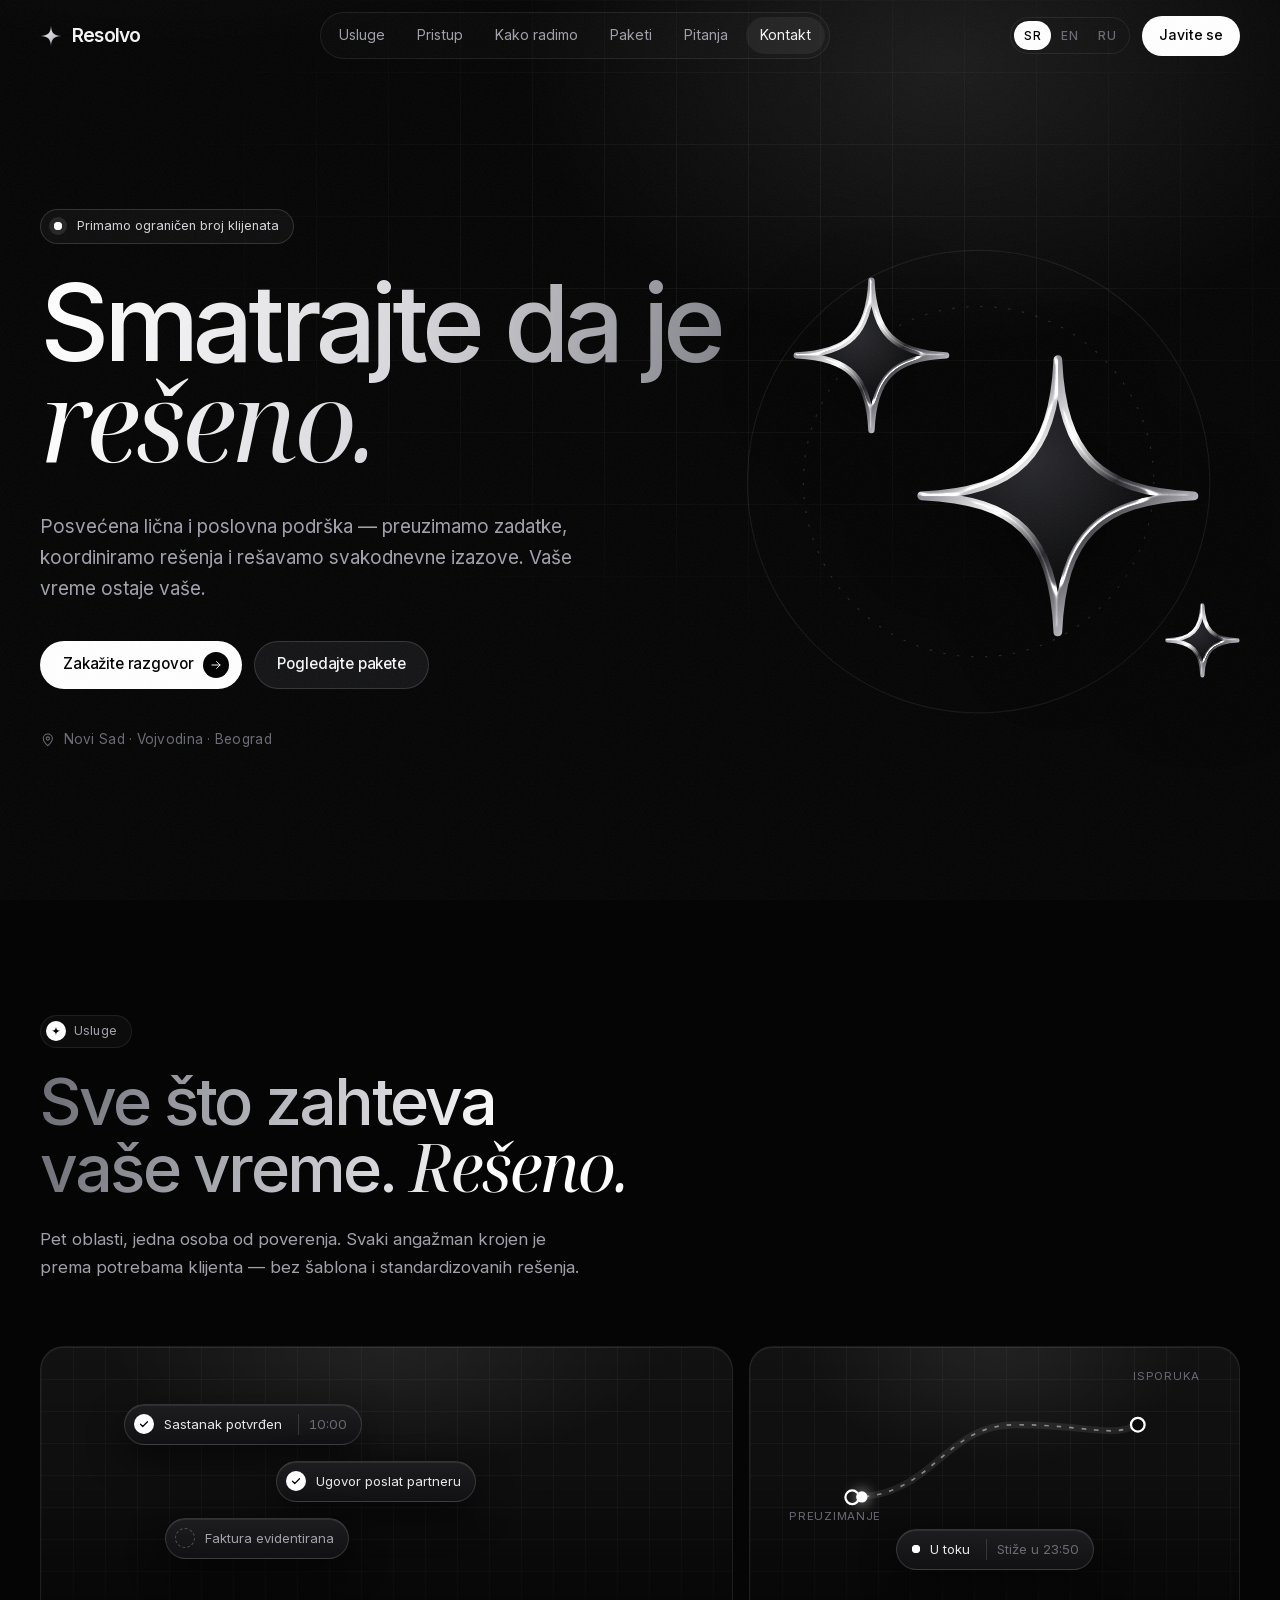
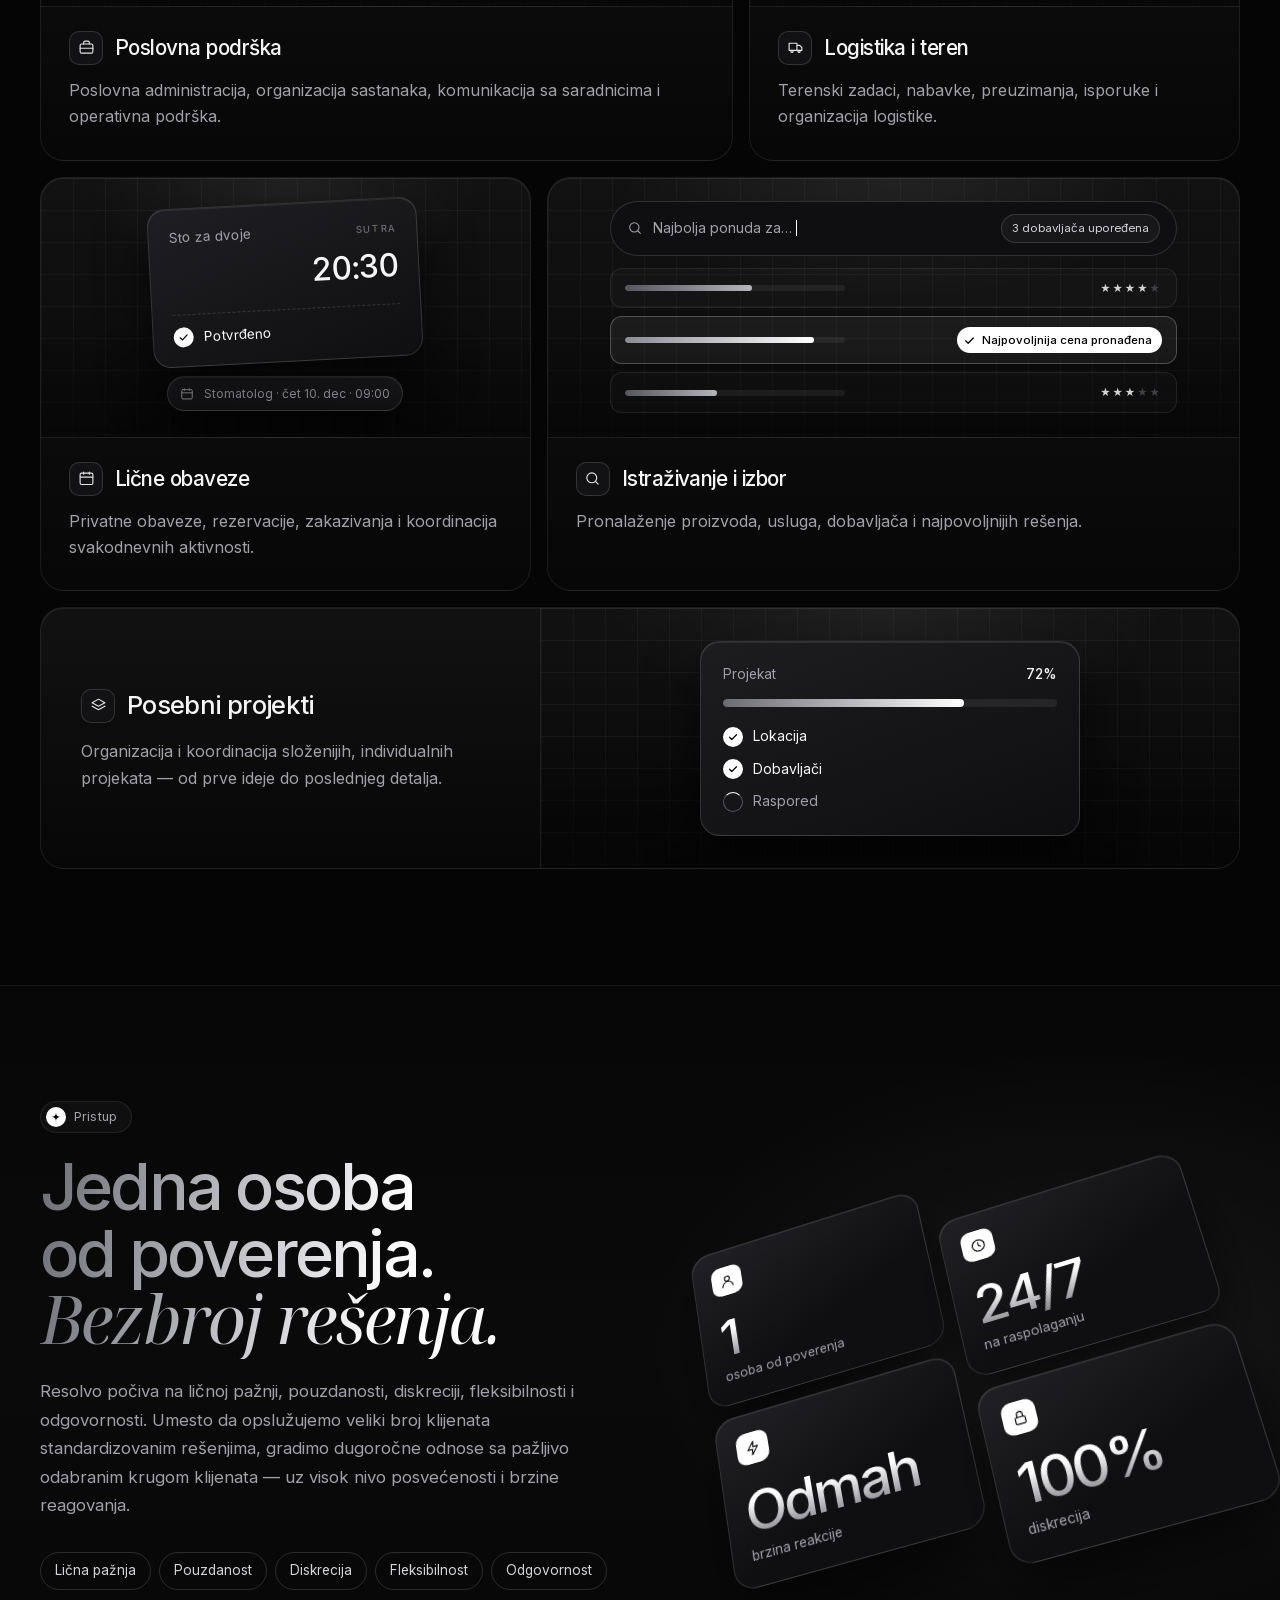
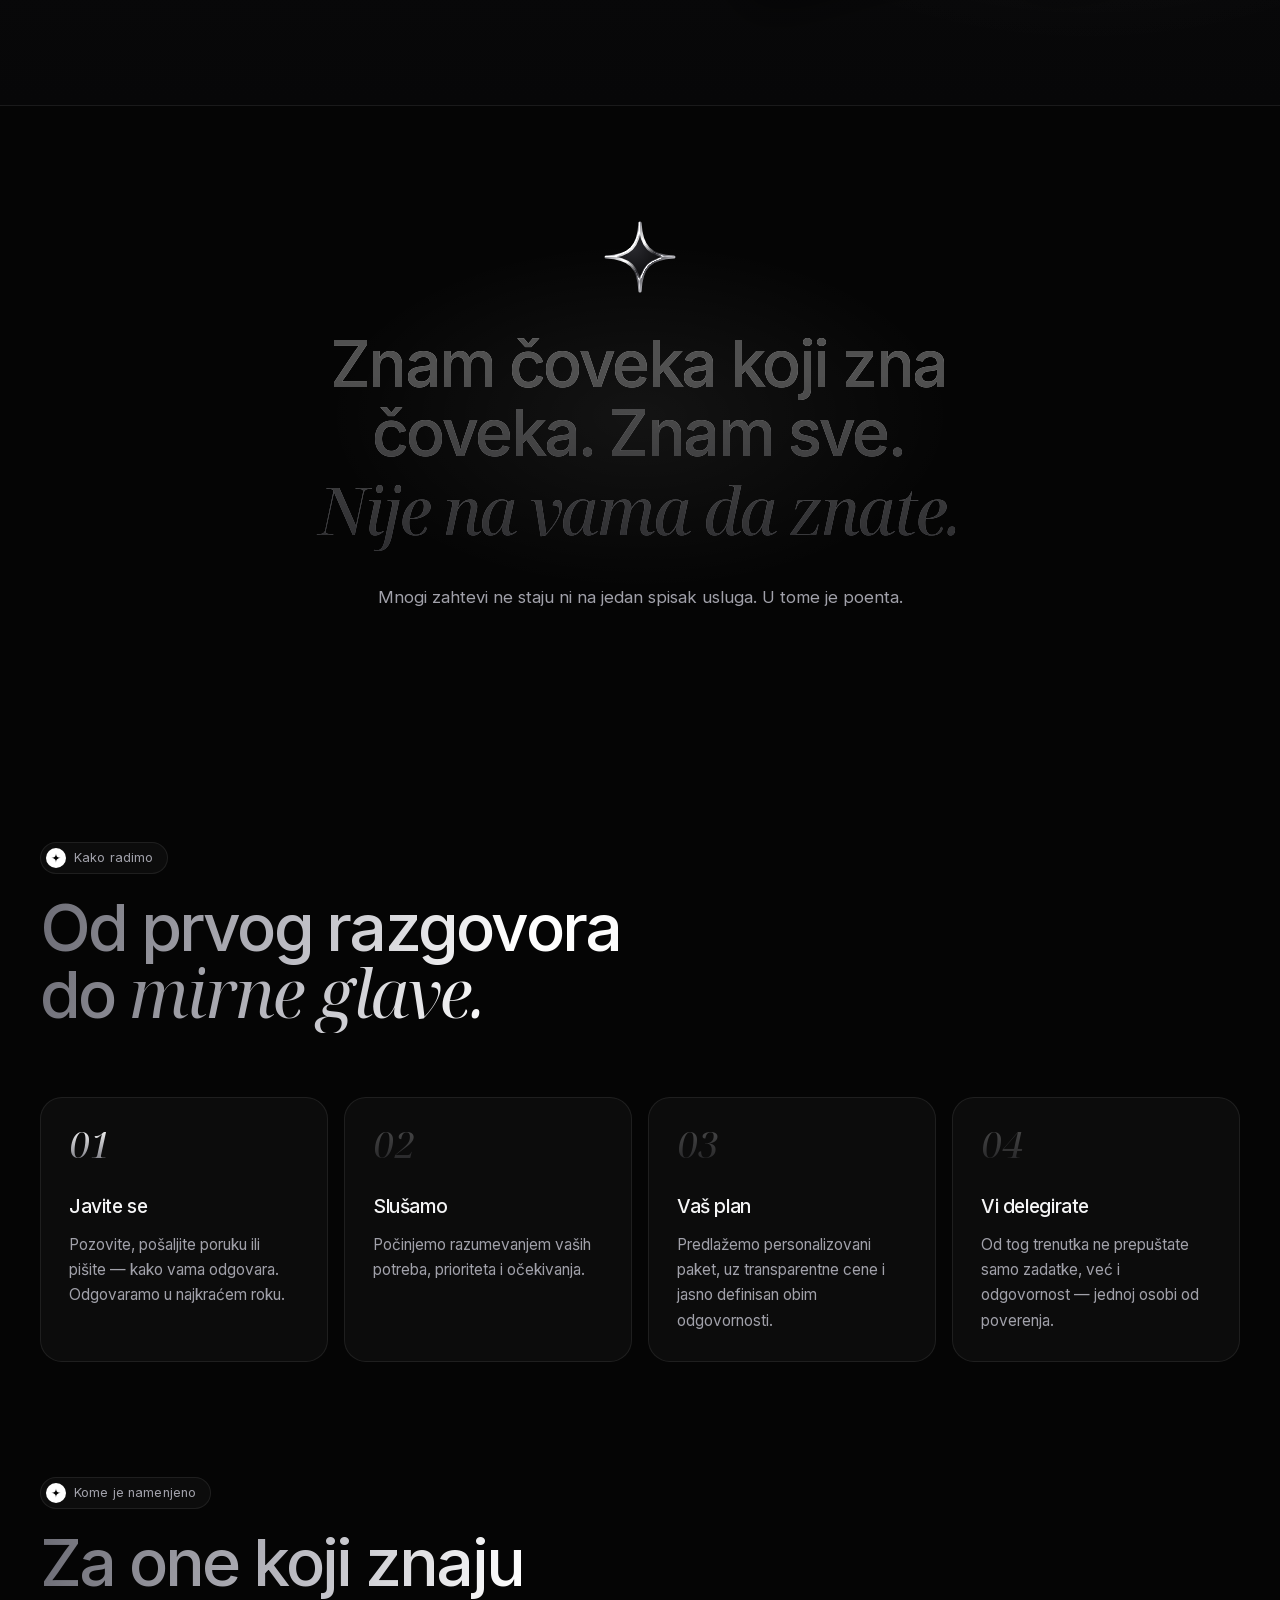
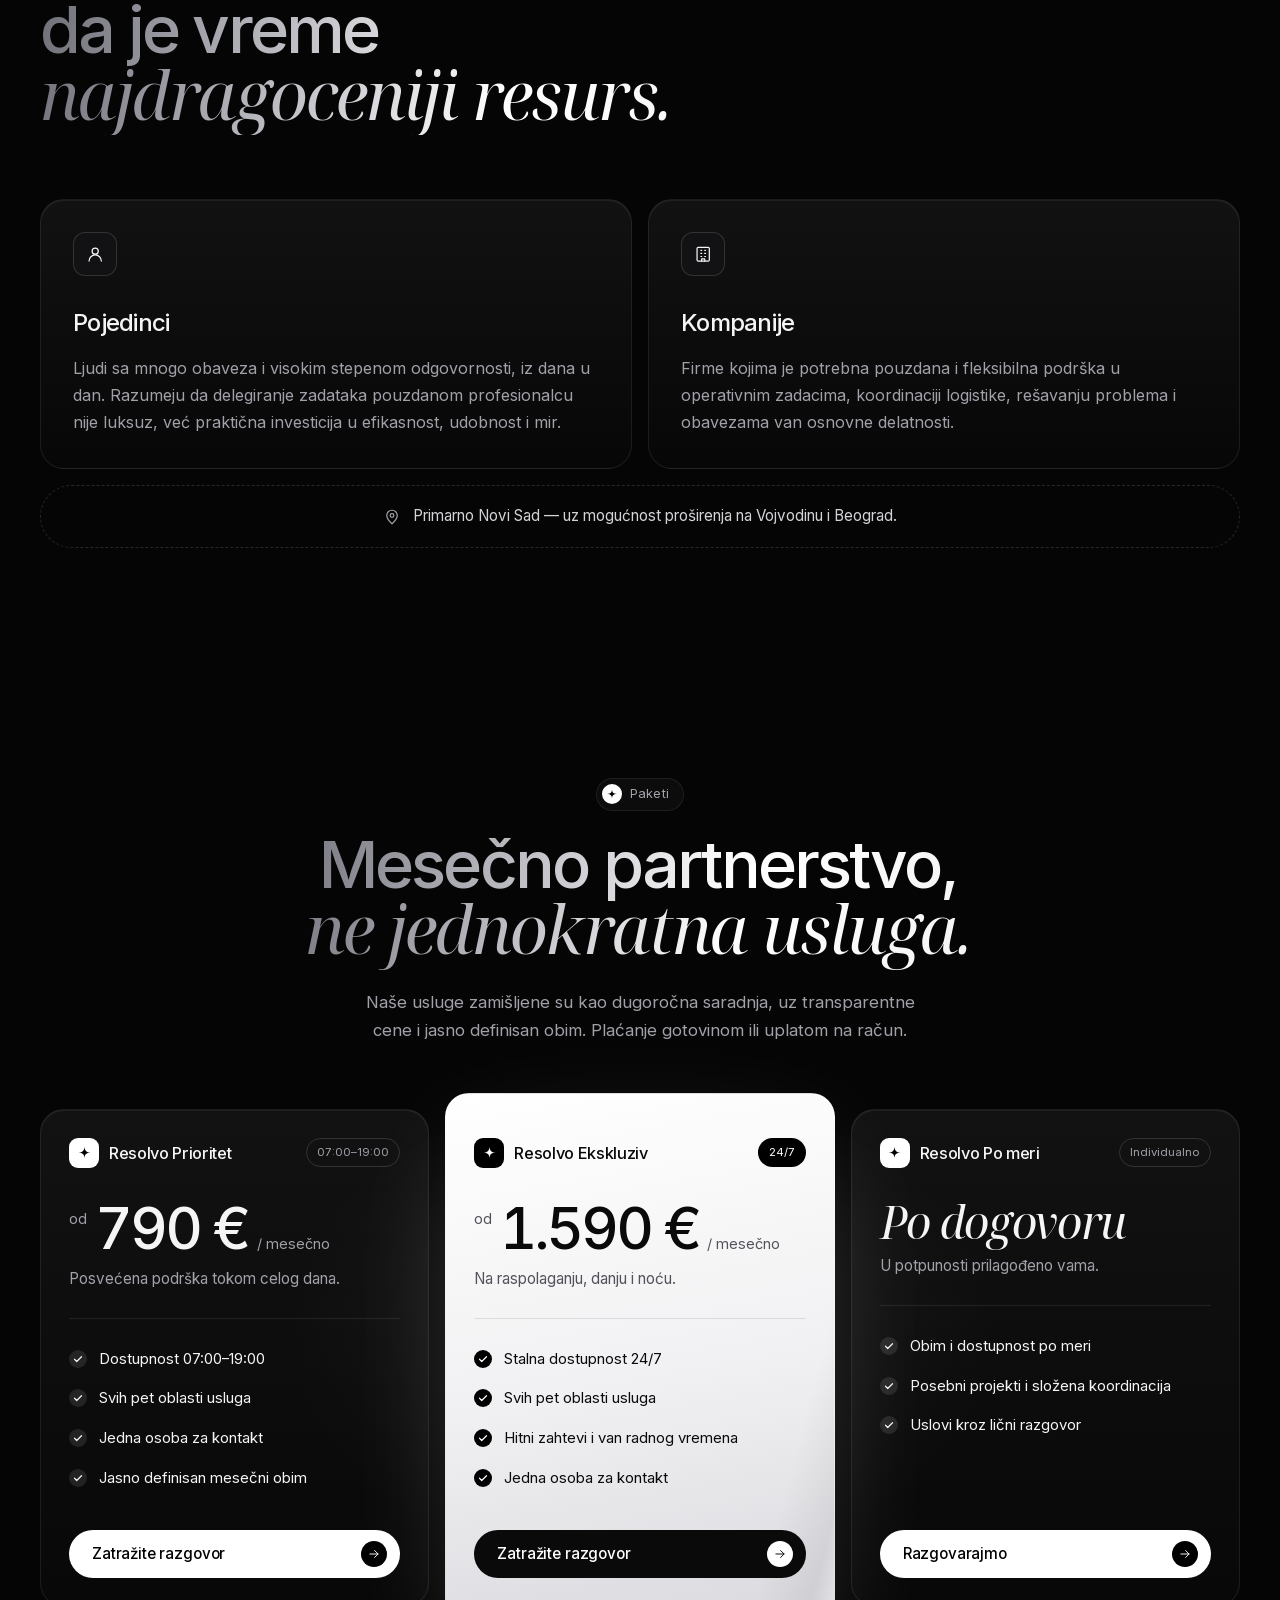
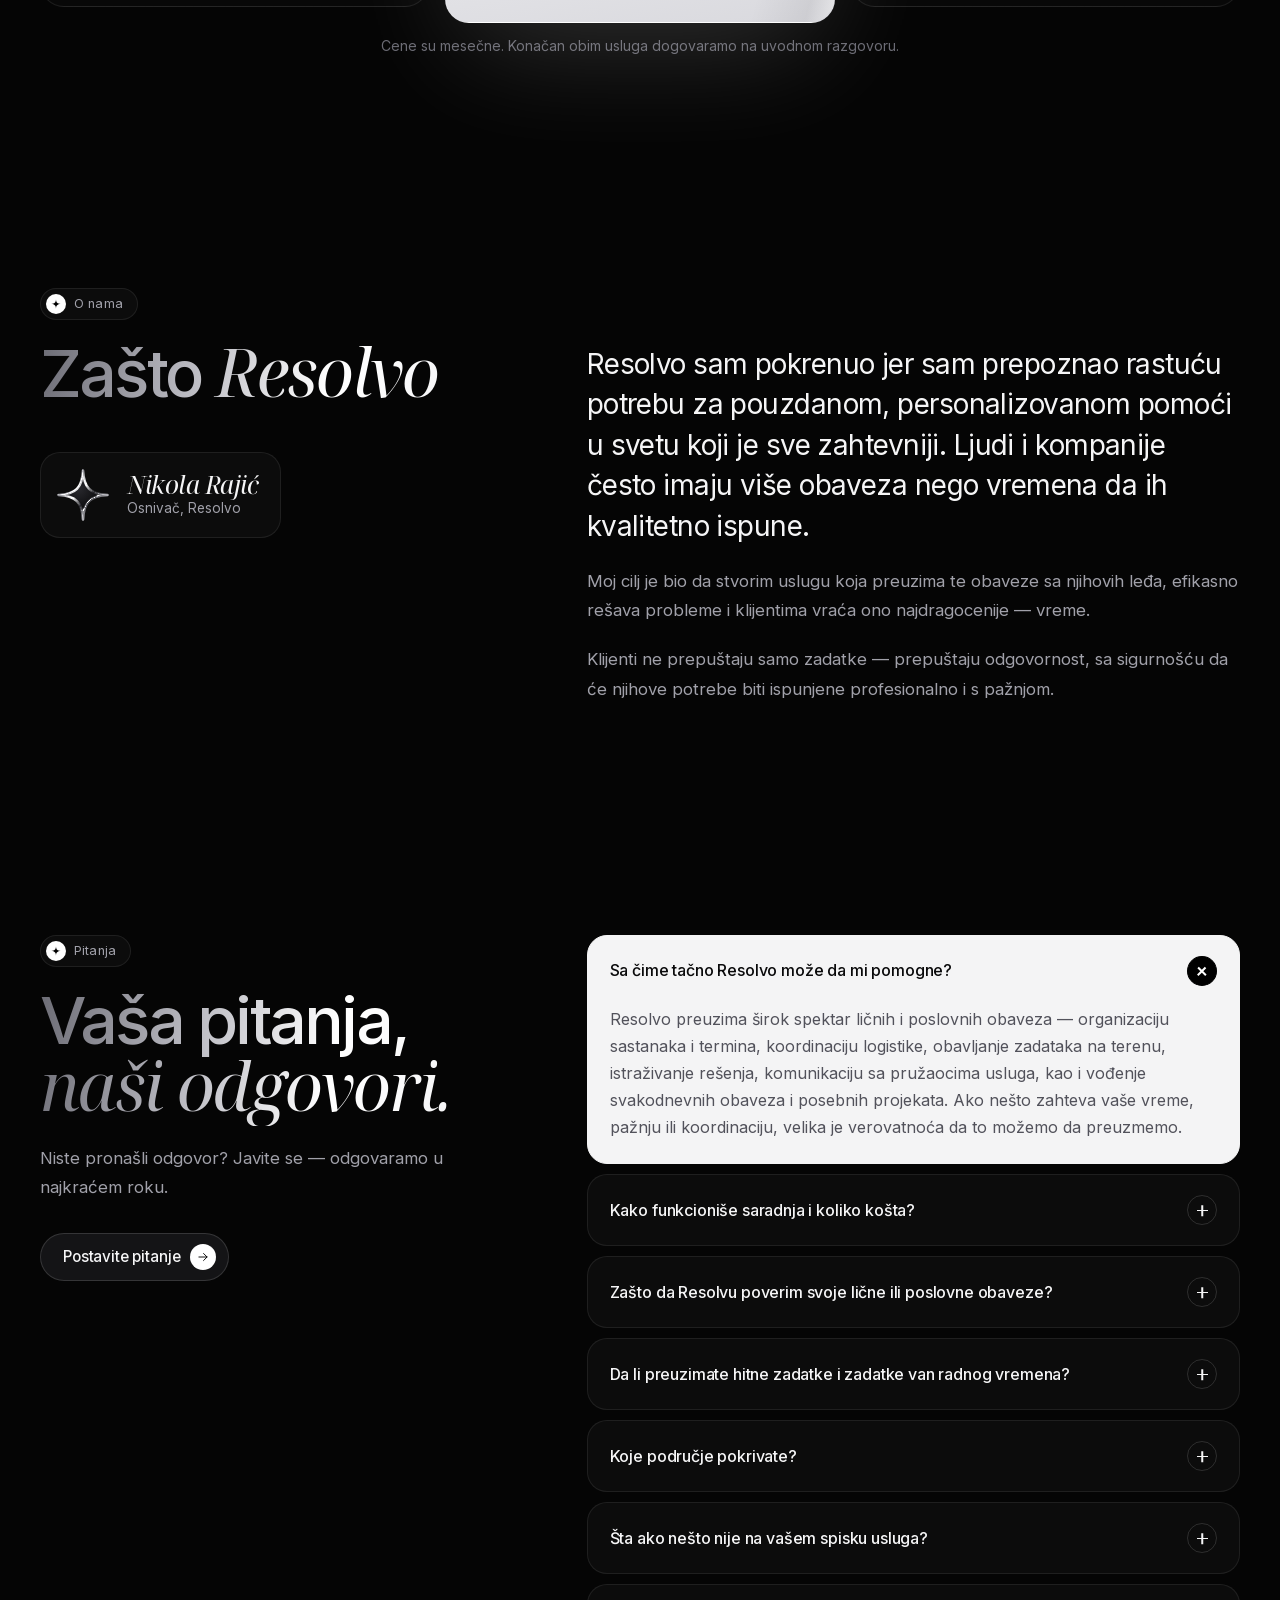
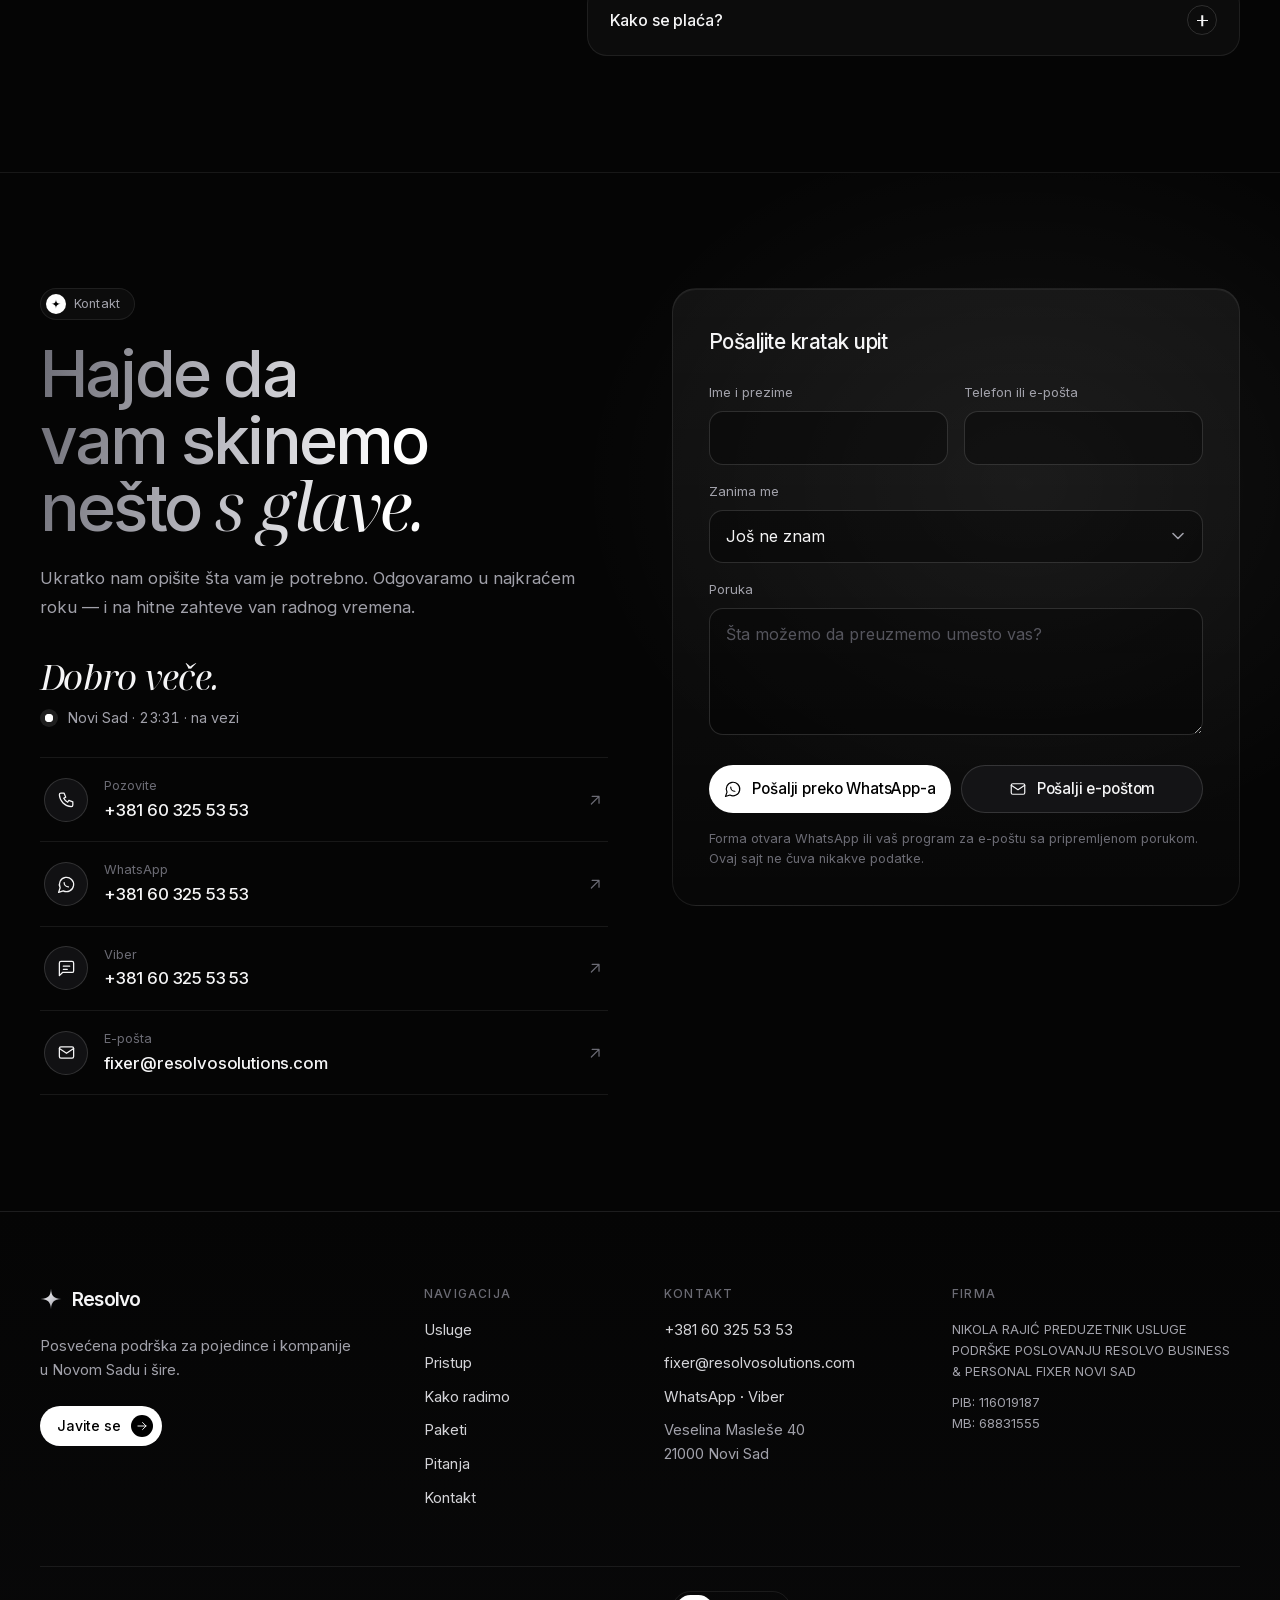
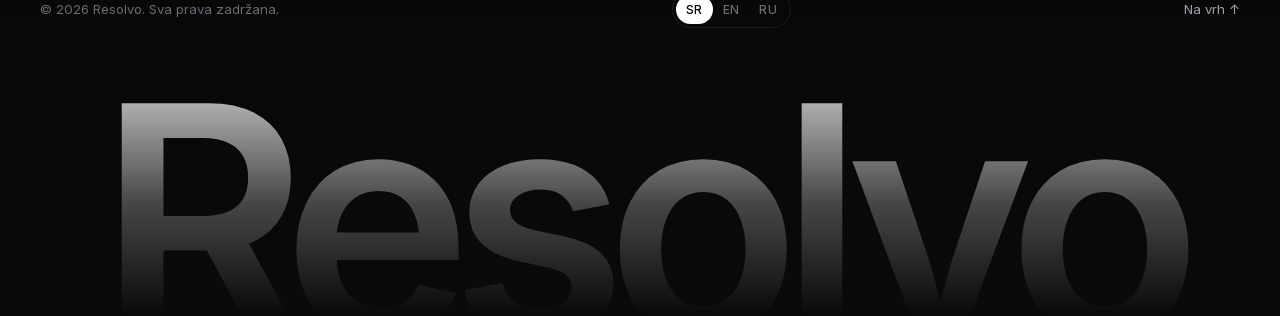
==== commit da9e9c7c: "Light up the process, live service times, metal card, send confirmation - Process: a scroll-linked l" ====
--- a/index.html
+++ b/index.html
@@ -30,9 +30,9 @@
   <link rel="manifest" href="site.webmanifest">
   <link rel="preload" href="assets/fonts/inter-latin.woff2" as="font" type="font/woff2" crossorigin>
   <link rel="preload" href="assets/fonts/noto-serif-display-italic-latin.woff2" as="font" type="font/woff2" crossorigin>
-  <link rel="stylesheet" href="assets/css/style.css?v=61505fd2">
+  <link rel="stylesheet" href="assets/css/style.css?v=b2405976">
   <script>document.documentElement.classList.add('js')</script>
-  <script src="assets/js/main.js?v=db8c814c" defer></script>
+  <script src="assets/js/main.js?v=25bad188" defer></script>
   <script type="application/ld+json">[{"@context":"https://schema.org","@type":"ProfessionalService","@id":"https://resolvosolutions.com/#business","name":"Resolvo","legalName":"NIKOLA RAJIĆ PREDUZETNIK USLUGE PODRŠKE POSLOVANJU RESOLVO BUSINESS & PERSONAL FIXER NOVI SAD","description":"Posvećena lična i poslovna podrška u Novom Sadu. Resolvo preuzima zadatke, koordinira rešenja i rešava svakodnevne izazove, kako biste se vi posvetili onome što je zaista važno.","url":"https://resolvosolutions.com/","image":"https://resolvosolutions.com/assets/img/og-sr.png","logo":"https://resolvosolutions.com/assets/img/icon-512.png","telephone":"+381603255353","email":"fixer@resolvosolutions.com","taxID":"116019187","founder":{"@type":"Person","name":"Nikola Rajić"},"address":{"@type":"PostalAddress","streetAddress":"Veselina Masleše 40","addressLocality":"Novi Sad","postalCode":"21000","addressCountry":"RS"},"areaServed":[{"@type":"City","name":"Novi Sad"},{"@type":"AdministrativeArea","name":"Vojvodina"},{"@type":"City","name":"Beograd"}],"knowsLanguage":["sr","en","ru"],"paymentAccepted":"Gotovina, uplata na račun","priceRange":"€€€","makesOffer":[{"@type":"Offer","name":"Resolvo Prioritet","description":"Posvećena podrška tokom celog dana.","priceSpecification":{"@type":"UnitPriceSpecification","price":790,"priceCurrency":"EUR","unitText":"MONTH"}},{"@type":"Offer","name":"Resolvo Ekskluziv","description":"Na raspolaganju, danju i noću.","priceSpecification":{"@type":"UnitPriceSpecification","price":1590,"priceCurrency":"EUR","unitText":"MONTH"}},{"@type":"Offer","name":"Resolvo Po meri","description":"U potpunosti prilagođeno vama."}]},{"@context":"https://schema.org","@type":"FAQPage","inLanguage":"sr-Latn","mainEntity":[{"@type":"Question","name":"Sa čime tačno Resolvo može da mi pomogne?","acceptedAnswer":{"@type":"Answer","text":"Resolvo preuzima širok spektar ličnih i poslovnih obaveza — organizaciju sastanaka i termina, koordinaciju logistike, obavljanje zadataka na terenu, istraživanje rešenja, komunikaciju sa pružaocima usluga, kao i vođenje svakodnevnih obaveza i posebnih projekata. Ako nešto zahteva vaše vreme, pažnju ili koordinaciju, velika je verovatnoća da to možemo da preuzmemo."}},{"@type":"Question","name":"Kako funkcioniše saradnja i koliko košta?","acceptedAnswer":{"@type":"Answer","text":"Počinjemo razumevanjem vaših potreba, prioriteta i očekivanja. Na osnovu toga predlažemo personalizovani paket sa odgovarajućim nivoom podrške. Usluge su prvenstveno zamišljene kao dugoročno partnerstvo, uz transparentne cene i jasno definisan obim odgovornosti. Paketi počinju od 790 € mesečno."}},{"@type":"Question","name":"Zašto da Resolvu poverim svoje lične ili poslovne obaveze?","acceptedAnswer":{"@type":"Answer","text":"Poverenje, diskrecija i odgovornost su u samoj srži Resolva. Namerno radimo sa ograničenim brojem klijenata kako bismo obezbedili punu posvećenost, direktnu komunikaciju i dosledan kvalitet usluge. Naš cilj nije samo da obavimo pojedinačne zadatke, već da postanemo pouzdan partner kome s punim poverenjem prepuštate odgovornost."}},{"@type":"Question","name":"Da li preuzimate hitne zadatke i zadatke van radnog vremena?","acceptedAnswer":{"@type":"Answer","text":"Da. Uz paket Resolvo Ekskluziv na raspolaganju smo 24/7, a hitne zahteve uvek shvatamo ozbiljno."}},{"@type":"Question","name":"Koje područje pokrivate?","acceptedAnswer":{"@type":"Answer","text":"Primarno Novi Sad. Po dogovoru, usluge proširujemo na ostatak Vojvodine i na Beograd."}},{"@type":"Question","name":"Šta ako nešto nije na vašem spisku usluga?","acceptedAnswer":{"@type":"Answer","text":"Pitajte svejedno. Ako nešto ne radimo sami, znamo nekoga ko radi — ili nekoga ko zna nekoga."}},{"@type":"Question","name":"Kako se plaća?","acceptedAnswer":{"@type":"Answer","text":"Mesečno, gotovinom ili uplatom na račun."}}]}]</script>
 </head>
 <body>
@@ -176,7 +176,7 @@
             </svg>
             <span class="route__label route__label--a">Preuzimanje</span>
             <span class="route__label route__label--b">Isporuka</span>
-            <div class="chip chip--status"><span class="pulse"></span><span>U toku</span><span class="chip__meta">Stiže u 14:20</span></div>
+            <div class="chip chip--status"><span class="pulse"></span><span>U toku</span><span class="chip__meta">Stiže u <time data-eta>14:20</time></span></div>
           </div>
             </div>
             <div class="card__body">
@@ -188,11 +188,11 @@
             <div class="card__visual">
           <div class="vis vis--ticket">
             <div class="ticket">
-              <div class="ticket__row"><span class="ticket__label">Sto za dvoje</span><span class="ticket__time">20:30</span></div>
+              <div class="ticket__row"><span class="ticket__label">Sto za dvoje</span><span class="ticket__time"><span class="ticket__day" data-day data-at="20:30" data-today="večeras" data-tomorrow="sutra" hidden></span>20:30</span></div>
               <div class="ticket__rule"></div>
               <div class="ticket__status"><span class="chip__check"><svg class="i" viewBox="0 0 24 24" fill="none" stroke="currentColor" stroke-width="1.6" stroke-linecap="round" stroke-linejoin="round" aria-hidden="true" focusable="false"><path d="m5 12.5 4.5 4.5L19 7.5"/></svg></span>Potvrđeno</div>
             </div>
-            <div class="chip chip--small chip--muted"><svg class="i" viewBox="0 0 24 24" fill="none" stroke="currentColor" stroke-width="1.6" stroke-linecap="round" stroke-linejoin="round" aria-hidden="true" focusable="false"><rect x="3" y="4.5" width="18" height="16" rx="2"/><path d="M8 3v3M16 3v3M3 10h18"/></svg><span>Stomatolog · čet 09:00</span></div>
+            <div class="chip chip--small chip--muted"><svg class="i" viewBox="0 0 24 24" fill="none" stroke="currentColor" stroke-width="1.6" stroke-linecap="round" stroke-linejoin="round" aria-hidden="true" focusable="false"><rect x="3" y="4.5" width="18" height="16" rx="2"/><path d="M8 3v3M16 3v3M3 10h18"/></svg><span>Stomatolog · <span data-thursday>čet</span> · 09:00</span></div>
           </div>
             </div>
             <div class="card__body">
@@ -299,23 +299,23 @@
         <h2 class="h2 text-grad">Od prvog razgovora do <em>mirne glave.</em></h2>
         
       </header>
-        <ol class="steps">
-          <li class="step" data-reveal style="--d:0">
+        <ol class="steps" data-steps style="--n:4">
+          <li class="step" data-reveal style="--d:0;--i:0">
             <div class="step__top"><span class="step__num">01</span><span class="step__line"></span></div>
             <h3>Javite se</h3>
             <p>Pozovite, pošaljite poruku ili pišite — kako vama odgovara. Odgovaramo u najkraćem roku.</p>
           </li>
-          <li class="step" data-reveal style="--d:110">
+          <li class="step" data-reveal style="--d:110;--i:1">
             <div class="step__top"><span class="step__num">02</span><span class="step__line"></span></div>
             <h3>Slušamo</h3>
             <p>Počinjemo razumevanjem vaših potreba, prioriteta i očekivanja.</p>
           </li>
-          <li class="step" data-reveal style="--d:220">
+          <li class="step" data-reveal style="--d:220;--i:2">
             <div class="step__top"><span class="step__num">03</span><span class="step__line"></span></div>
             <h3>Vaš plan</h3>
             <p>Predlažemo personalizovani paket, uz transparentne cene i jasno definisan obim odgovornosti.</p>
           </li>
-          <li class="step" data-reveal style="--d:330">
+          <li class="step" data-reveal style="--d:330;--i:3">
             <div class="step__top"><span class="step__num">04</span><span class="step__line"></span></div>
             <h3>Vi delegirate</h3>
             <p>Od tog trenutka ne prepuštate samo zadatke, već i odgovornost — jednoj osobi od poverenja.</p>
@@ -525,6 +525,13 @@
             <button class="btn btn--dark" type="submit" name="via" value="email"><svg class="i" viewBox="0 0 24 24" fill="none" stroke="currentColor" stroke-width="1.6" stroke-linecap="round" stroke-linejoin="round" aria-hidden="true" focusable="false"><rect x="3" y="5" width="18" height="14" rx="2"/><path d="m3 7 9 6 9-6"/></svg>Pošalji e-poštom</button>
           </div>
           <p class="form__note">Forma otvara WhatsApp ili vaš program za e-poštu sa pripremljenom porukom. Ovaj sajt ne čuva nikakve podatke.</p>
+          <div class="form__done" data-done data-whatsapp="Ostalo je samo da je pošaljete u WhatsApp-u." data-email="Ostalo je samo da je pošaljete iz programa za e-poštu." tabindex="-1" hidden>
+            <div class="form__done-star" aria-hidden="true"><svg viewBox="0 0 200 200" aria-hidden="true" focusable="false"><use href="#star-path" fill="url(#g-core)"/><g filter="url(#f-bevel)"><use href="#star-path" fill="none" stroke="url(#g-chrome)" stroke-width="9" stroke-linejoin="round"/></g></svg></div>
+            <p class="form__done-title">Poruka je spremna.</p>
+            <p class="form__done-head text-grad">Smatrajte da je <em>rešeno.</em></p>
+            <p class="form__done-text" data-done-text></p>
+            <button class="btn btn--dark btn--sm" type="button" data-done-back>Izmeni poruku</button>
+          </div>
         </form>
       </div>
       <script type="application/json" id="form-i18n">{"subject":"Upit sa sajta","greeting":"Zdravo, ja sam","interest":"Zanima me","contact":"Kontakt","email":"fixer@resolvosolutions.com","whatsapp":"381603255353"}</script>
--- a/assets/css/style.css
+++ b/assets/css/style.css
@@ -185,7 +185,8 @@
 }
 .display em,
 .h2 em,
-.quote__text em {
+.quote__text em,
+.form__done-head em {
   font-family: var(--font-serif);
   font-style: italic;
   font-weight: 400;
@@ -874,7 +875,18 @@
   font-weight: 500;
   letter-spacing: -0.04em;
   font-variant-numeric: tabular-nums;
-}
+  text-align: right;
+}
+.ticket__day {
+  display: block;
+  margin-bottom: 4px;
+  color: var(--dim);
+  font-size: 0.6rem;
+  font-weight: 500;
+  letter-spacing: 0.14em;
+  text-transform: uppercase;
+}
+.ticket__day[hidden] { display: none; }
 .ticket__rule { height: 0; margin: 12px 0; border-top: 1px dashed var(--line-2); }
 .ticket__status { display: flex; align-items: center; gap: 10px; font-size: 0.85rem; }
 
@@ -1094,12 +1106,33 @@
 }
 .quote__inner { max-width: 980px; margin-inline: auto; }
 .quote__star {
+  position: relative;
   width: 72px;
   height: 72px;
   margin: 0 auto 36px;
   animation: spin 40s linear infinite;
 }
 .quote__star svg { width: 100%; height: 100%; overflow: visible; }
+/* The star glints once when the last word of the quote lights up (main.js adds .is-lit) */
+.quote__star::before {
+  content: "";
+  position: absolute;
+  inset: -70%;
+  z-index: -1;
+  border-radius: 50%;
+  background: radial-gradient(closest-side, rgba(255, 255, 255, 0.4), transparent);
+  opacity: 0;
+  transform: scale(0.4);
+}
+.is-lit .quote__star::before { animation: flare 1.6s var(--ease) both; }
+.is-lit .quote__star svg { animation: glint 1.6s var(--ease) both; }
+@keyframes flare {
+  30% { opacity: 1; transform: scale(1); }
+  to { opacity: 0; transform: scale(1.3); }
+}
+@keyframes glint {
+  30% { filter: brightness(1.8) drop-shadow(0 0 16px rgba(255, 255, 255, 0.6)); transform: scale(1.12); }
+}
 .quote__text {
   font-size: clamp(2rem, 1.2rem + 3.6vw, 4rem);
   font-weight: 500;
@@ -1112,7 +1145,7 @@
 /* Words light up one by one as the quote scrolls toward the middle of the screen.
    main.js drives --lit from 0 to 1; without it every word stays lit. */
 .quote__text .w {
-  color: rgb(5 5 5 / calc(0.7 - 0.7 * clamp(0, (var(--lit, 1) * (var(--n) + 2) - var(--i)) / 2, 1)));
+  color: rgb(5 5 5 / calc(0.7 - 0.7 * clamp(0, (var(--lit, 1) * (var(--n) + 1) - var(--i)) / 2, 1)));
   transition: color 0.3s linear;
 }
 .quote__sub {
@@ -1126,9 +1159,12 @@
 /* ---------- Process ---------- */
 
 .steps { display: grid; gap: 16px; }
+/* main.js drives --p on .steps from 0 to 1 while scrolling; each step lights its share (--f).
+   Without it every step is fully lit. */
 .step {
+  --f: clamp(0, var(--p, 1) * var(--n, 4) - var(--i, 0), 1);
   padding: 28px;
-  border: 1px solid var(--line);
+  border: 1px solid rgb(255 255 255 / calc(0.08 + 0.08 * min(1, var(--f) * 4)));
   border-radius: 22px;
   background: var(--surface);
 }
@@ -1143,16 +1179,17 @@
   background-clip: text;
   color: transparent;
   padding-right: 0.08em;
+  opacity: calc(0.25 + 0.75 * min(1, var(--f) * 4));
+  transition: opacity 0.3s linear;
 }
 .step__line {
   flex: 1;
   height: 1px;
-  background: linear-gradient(90deg, rgba(255, 255, 255, 0.4), transparent);
+  background: linear-gradient(90deg, rgba(255, 255, 255, 0.5), transparent);
   transform-origin: left;
-  transform: scaleX(0);
-  transition: transform 1.6s var(--ease) 0.3s;
-}
-.is-in .step__line, html:not(.js) .step__line { transform: scaleX(1); }
+  transform: scaleX(var(--f));
+  transition: transform 0.3s linear;
+}
 .step h3 { font-size: 1.2rem; font-weight: 500; letter-spacing: -0.02em; }
 .step p { margin-top: 10px; color: var(--muted); font-size: 0.96rem; line-height: 1.65; }
 
@@ -1200,7 +1237,7 @@
   z-index: -1;
   background: radial-gradient(40% 40% at 50% 50%, rgba(255, 255, 255, 0.06), transparent 70%);
 }
-.plans { display: grid; gap: 16px; align-items: stretch; }
+.plans { display: grid; gap: 16px; align-items: stretch; perspective: 1400px; }
 .plan {
   display: flex;
   flex-direction: column;
@@ -1276,6 +1313,7 @@
 
 .plan--featured {
   position: relative;
+  isolation: isolate;
   border-color: transparent;
   background: linear-gradient(170deg, #ffffff 0%, #f0f0f2 55%, #d9d9de 100%);
   color: var(--ink);
@@ -1287,6 +1325,34 @@
 .plan--featured .plan__desc { color: #52525b; }
 .plan--featured .plan__features { border-top-color: rgba(0, 0, 0, 0.1); }
 .plan--featured .plan__features .i { background: #000; color: #fff; }
+
+/* Metal card: a glint sweeps across once as it appears; on desktop it tilts toward the
+   pointer (main.js sets rotate) and a glare follows it. Both sit under the text. */
+.plan--featured::before,
+.plan--featured::after {
+  content: "";
+  position: absolute;
+  inset: 0;
+  z-index: -1;
+  border-radius: inherit;
+  pointer-events: none;
+}
+.plan--featured::before {
+  background: linear-gradient(105deg, transparent 40%, rgba(0, 0, 0, 0.06) 45%, rgba(255, 255, 255, 0.95) 50%, rgba(0, 0, 0, 0.06) 55%, transparent 60%) 100% 0 / 250% 100% no-repeat;
+}
+.js .plan--featured.is-in::before { animation: card-glint 1.8s var(--ease-in-out) 0.6s both; }
+@keyframes card-glint {
+  from { background-position: 100% 0; }
+  to { background-position: 0% 0; }
+}
+.plan--featured::after {
+  background: radial-gradient(circle at var(--gx, 50%) var(--gy, 50%), rgba(255, 255, 255, 0.95), rgba(255, 255, 255, 0) 40%, rgba(0, 0, 0, 0.08) 85%);
+  opacity: 0;
+  transition: opacity 0.5s var(--ease);
+}
+@media (hover: hover) and (pointer: fine) {
+  .plan--featured:hover::after { opacity: 1; }
+}
 
 .plans__note { margin-top: 28px; color: var(--dim); font-size: 0.88rem; text-align: center; }
 
@@ -1485,6 +1551,37 @@
 .form__actions .btn { flex: 1 1 200px; }
 .form__note { margin-top: 16px; color: var(--dim); font-size: 0.8rem; line-height: 1.55; }
 
+/* After sending, the form gives way to a short confirmation (main.js) */
+.form > * { transition: opacity 0.4s var(--ease), visibility 0.4s; }
+.form.is-done > :not(.form__done) { opacity: 0; visibility: hidden; }
+.form__done {
+  position: absolute;
+  inset: 0;
+  display: grid;
+  place-content: center;
+  justify-items: center;
+  gap: 12px;
+  padding: clamp(22px, 4vw, 36px);
+  text-align: center;
+  outline: none;
+  animation: done-in 0.9s var(--ease) both;
+}
+.form__done[hidden] { display: none; }
+.form__done-star { width: 56px; height: 56px; margin-bottom: 12px; animation: done-star 1.4s var(--ease) both; }
+.form__done-star svg { width: 100%; height: 100%; overflow: visible; }
+.form__done-title { color: var(--muted); font-size: 0.9rem; }
+.form__done-head {
+  font-size: clamp(2rem, 1.6rem + 1.6vw, 2.8rem);
+  font-weight: 500;
+  line-height: 1.05;
+  letter-spacing: -0.04em;
+  text-wrap: balance;
+}
+.form__done-text { max-width: 340px; color: var(--muted); font-size: 0.95rem; text-wrap: balance; }
+.form__done .btn { margin-top: 12px; }
+@keyframes done-in { from { opacity: 0; transform: translateY(14px); filter: blur(6px); } }
+@keyframes done-star { from { opacity: 0; transform: rotate(-120deg) scale(0.4); } }
+
 @media (min-width: 560px) {
   .form__grid { grid-template-columns: repeat(2, minmax(0, 1fr)); }
   .field--full { grid-column: 1 / -1; }
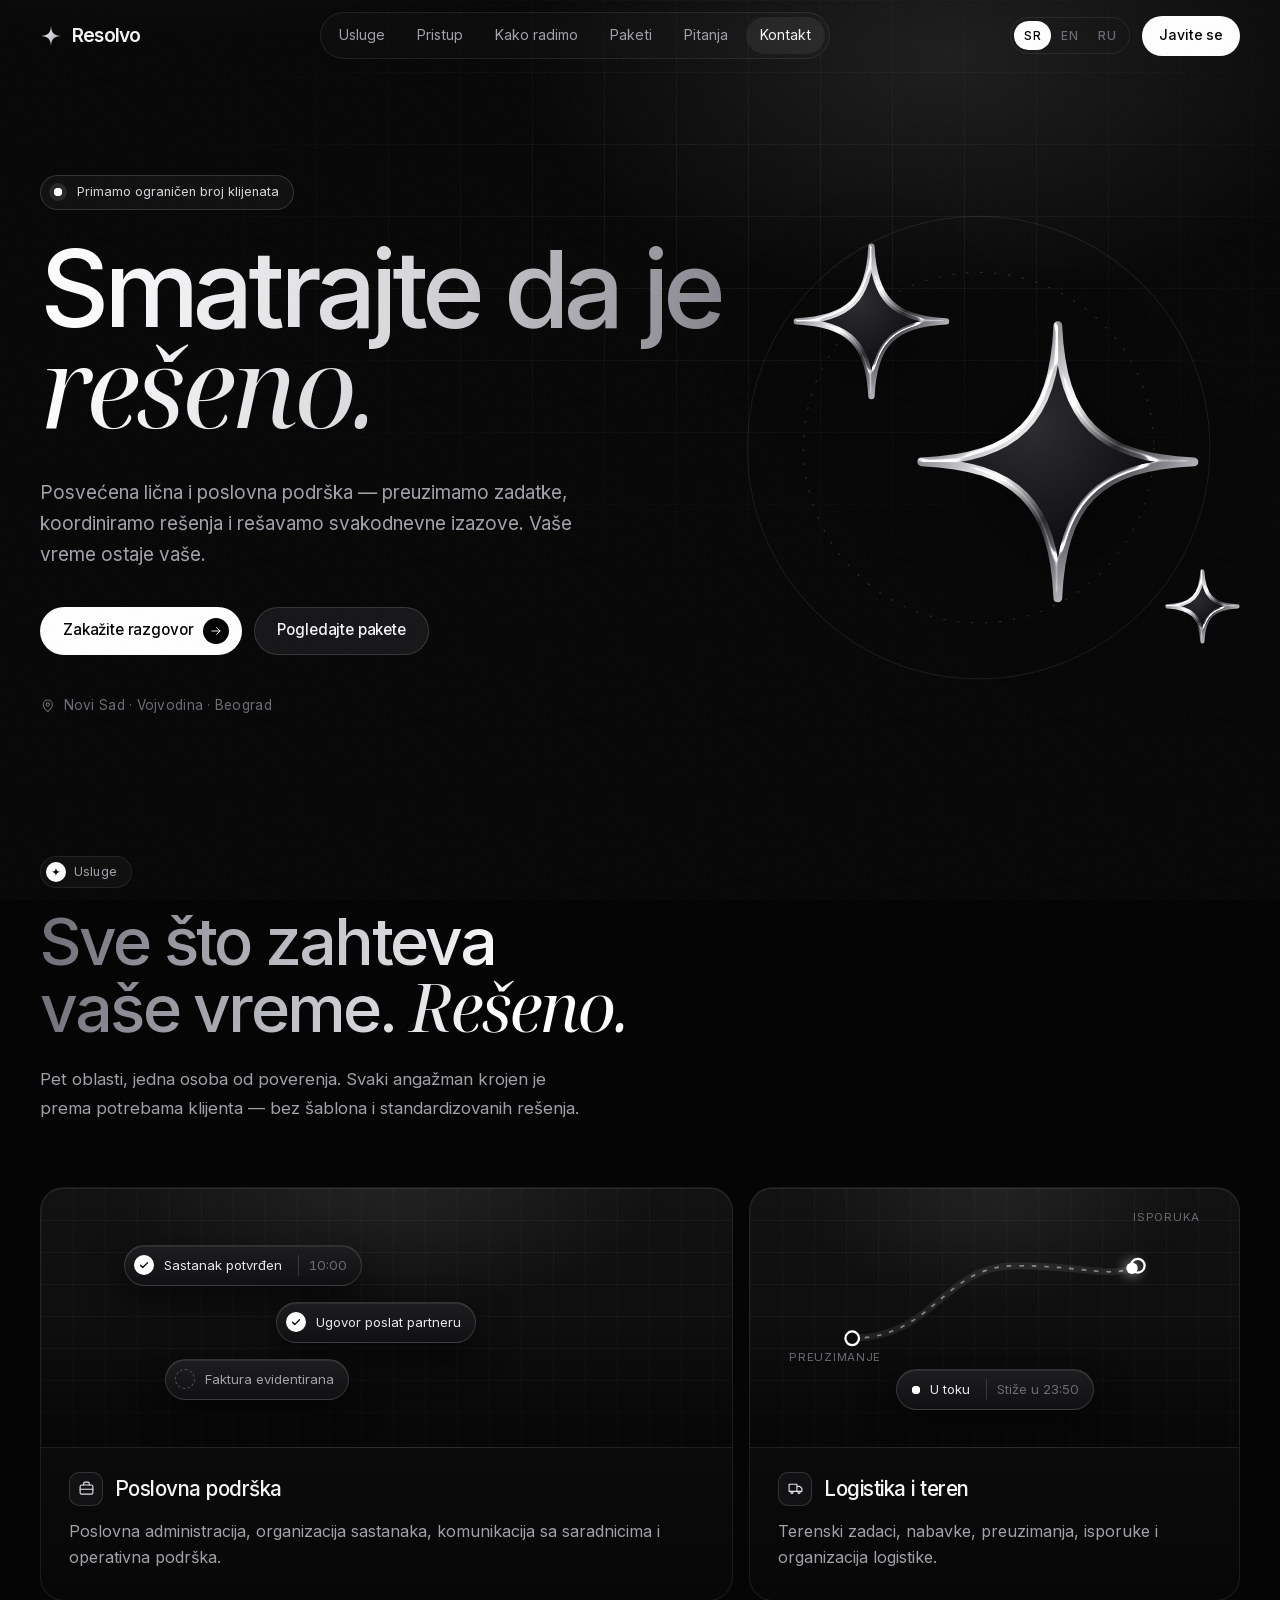
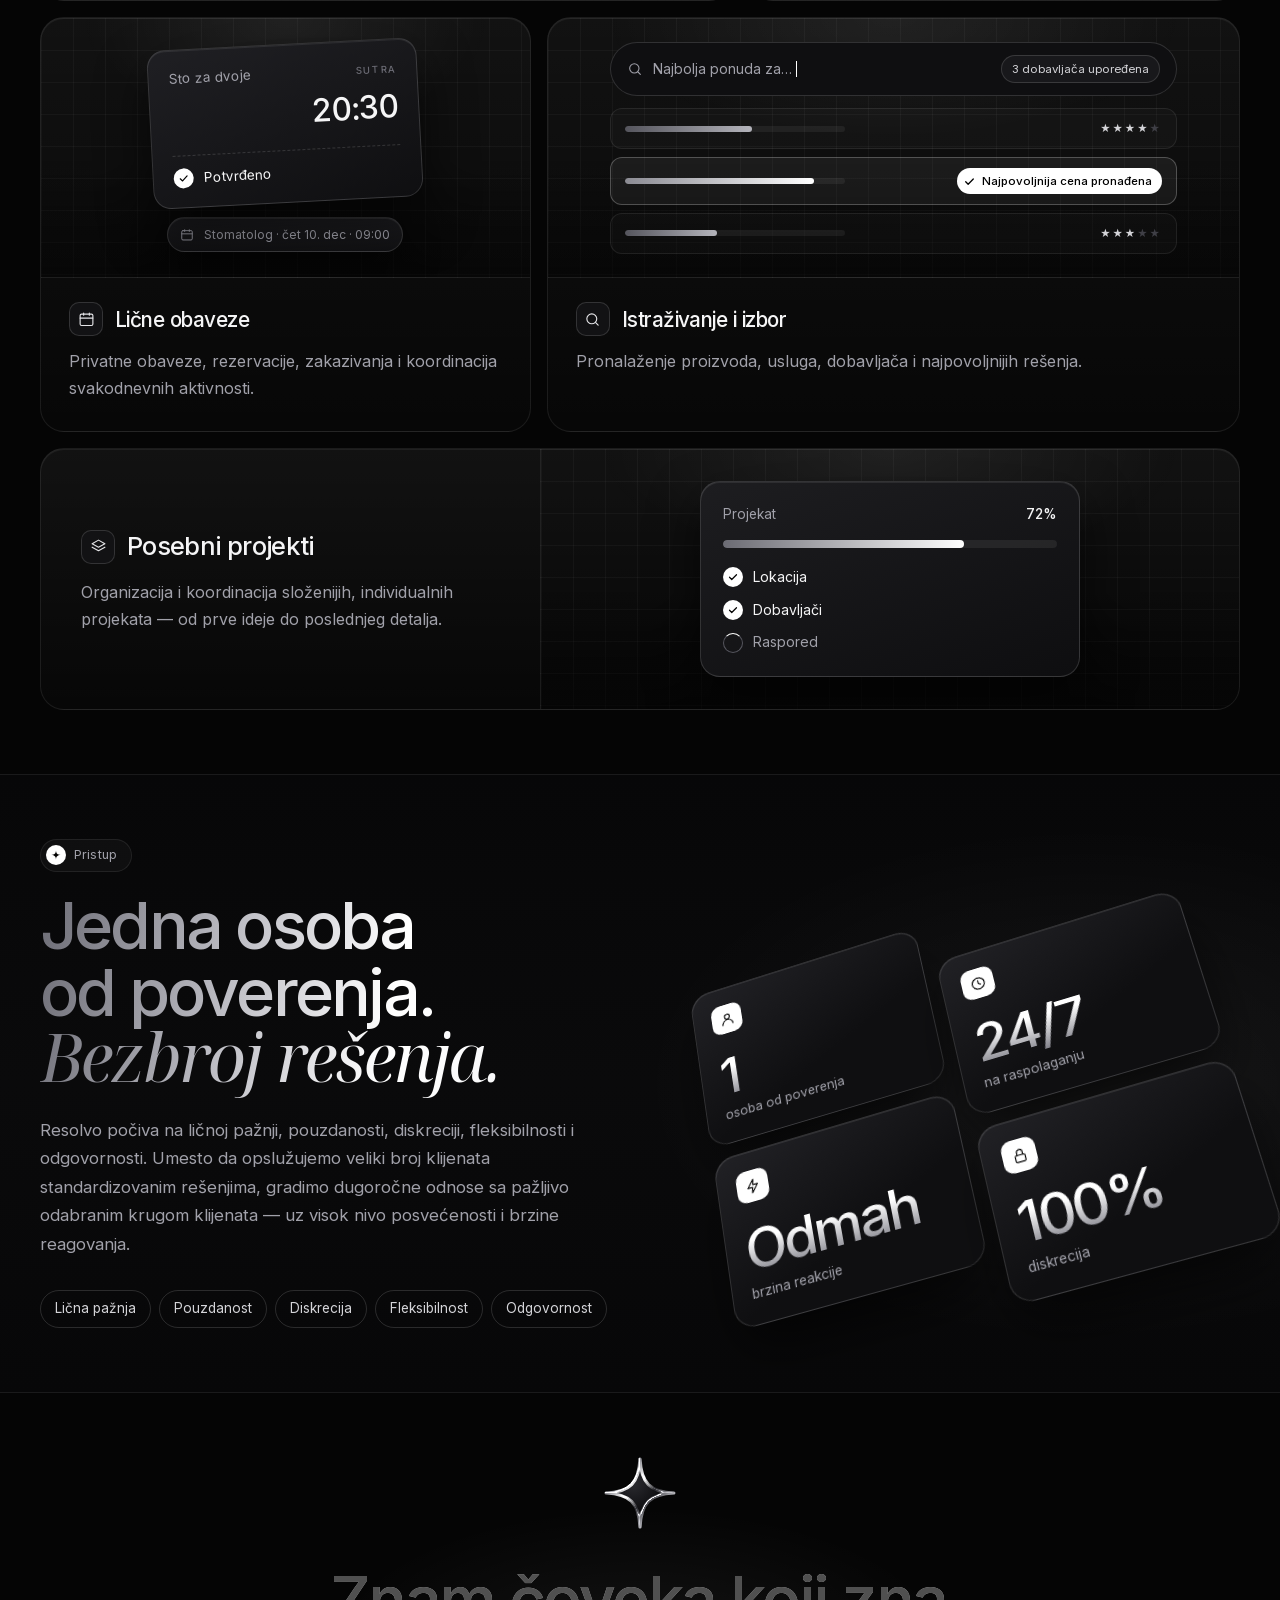
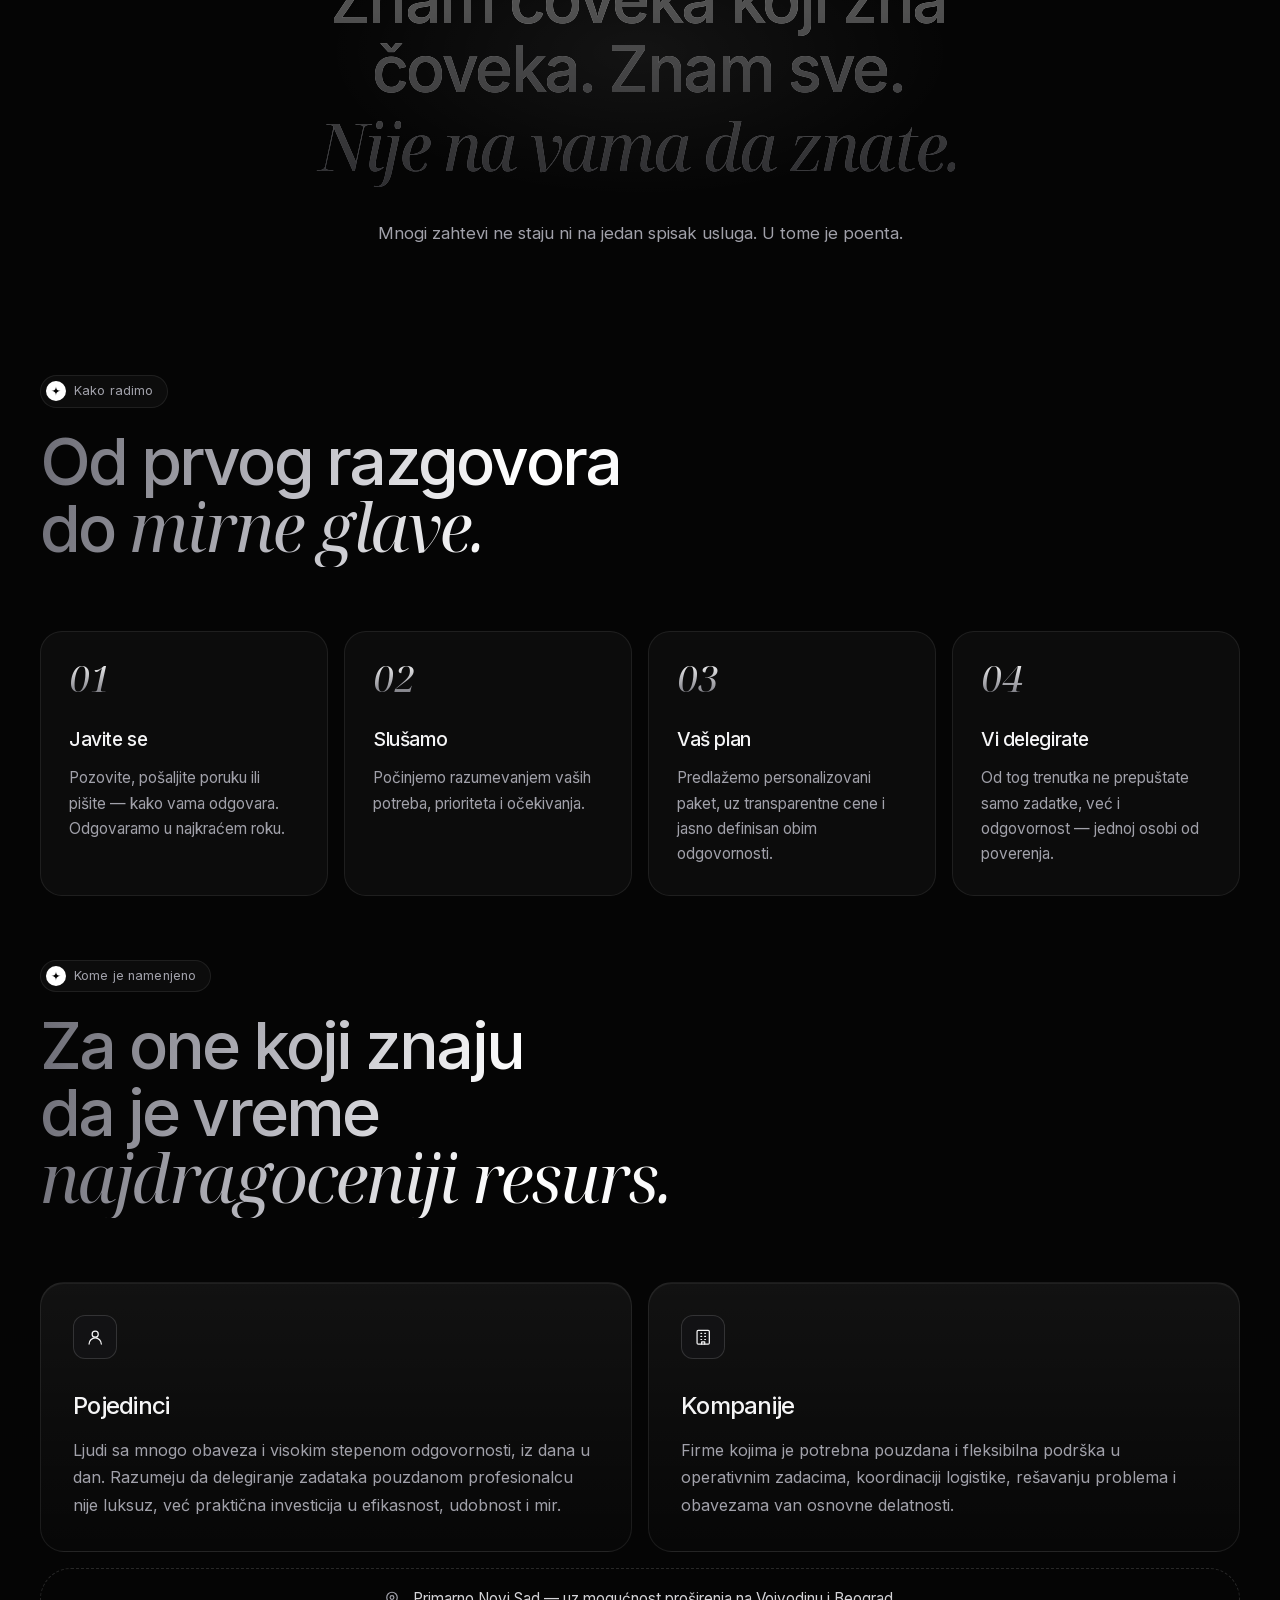
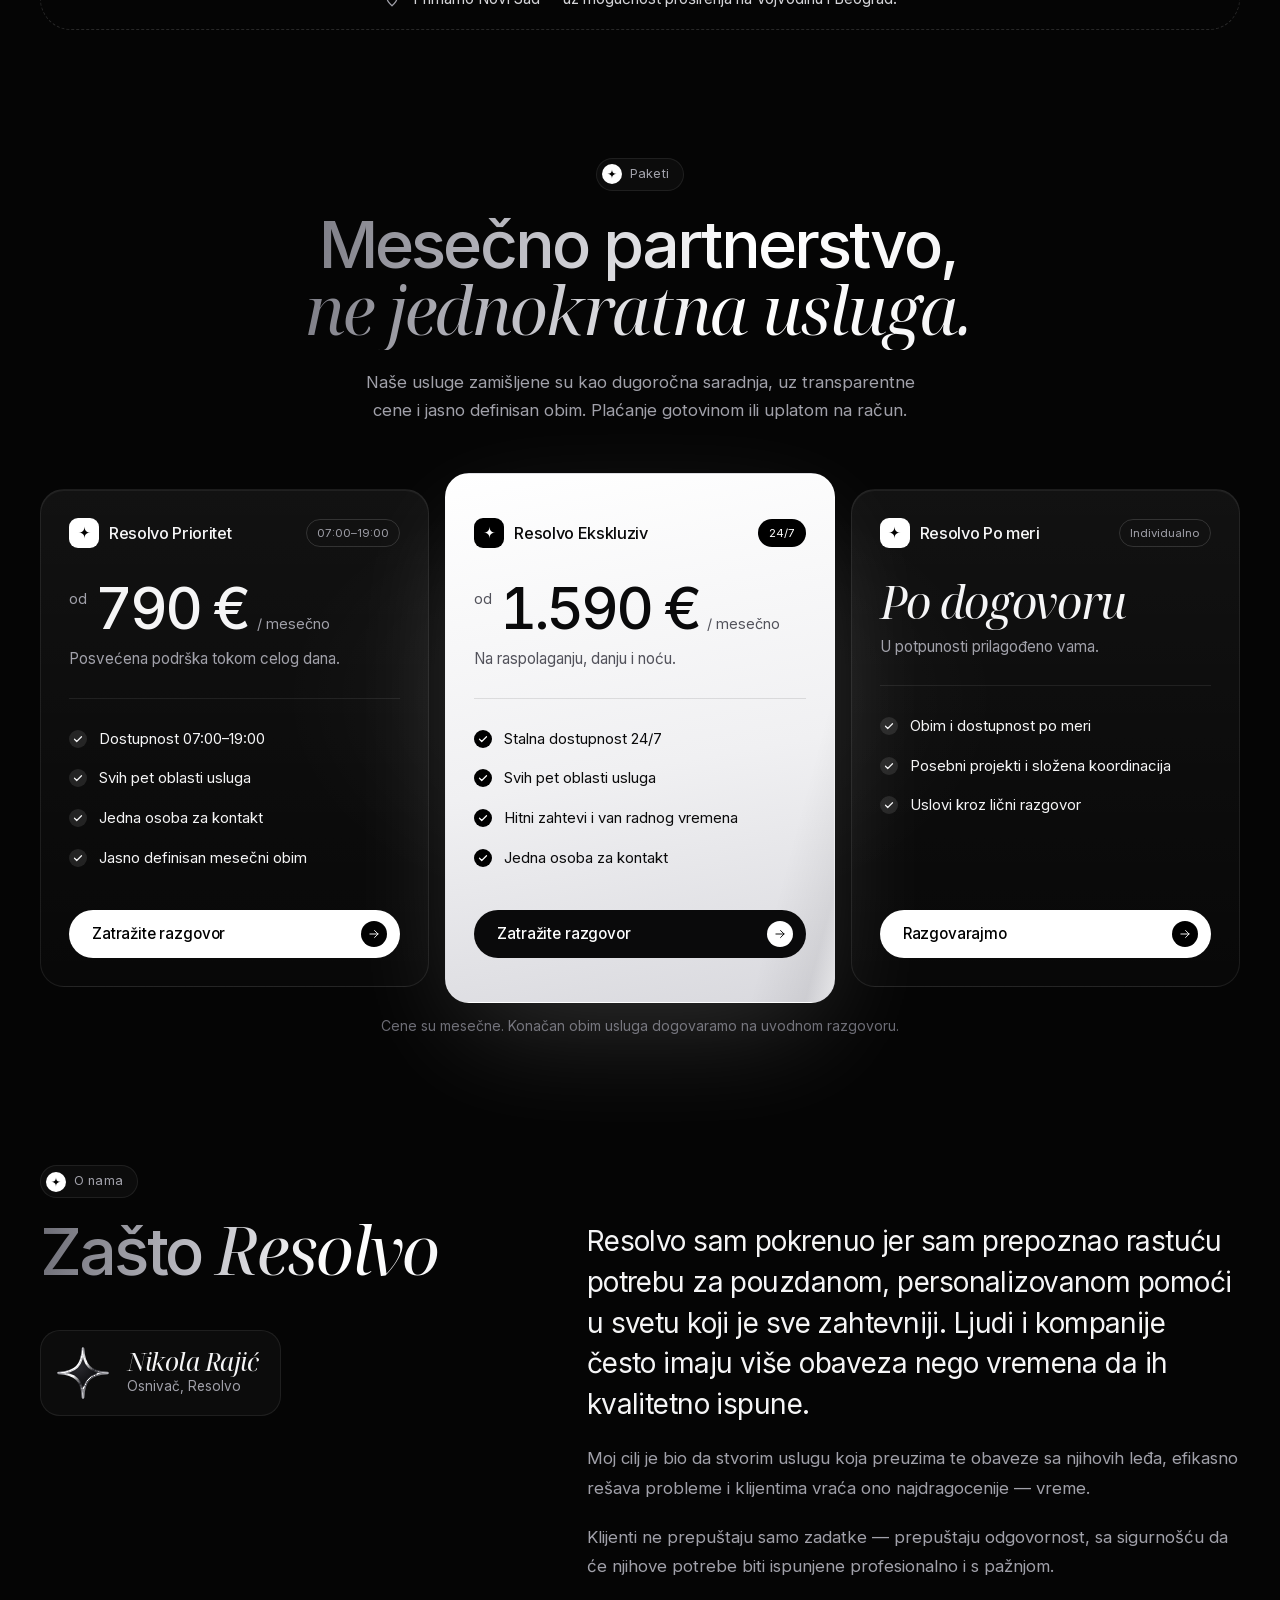
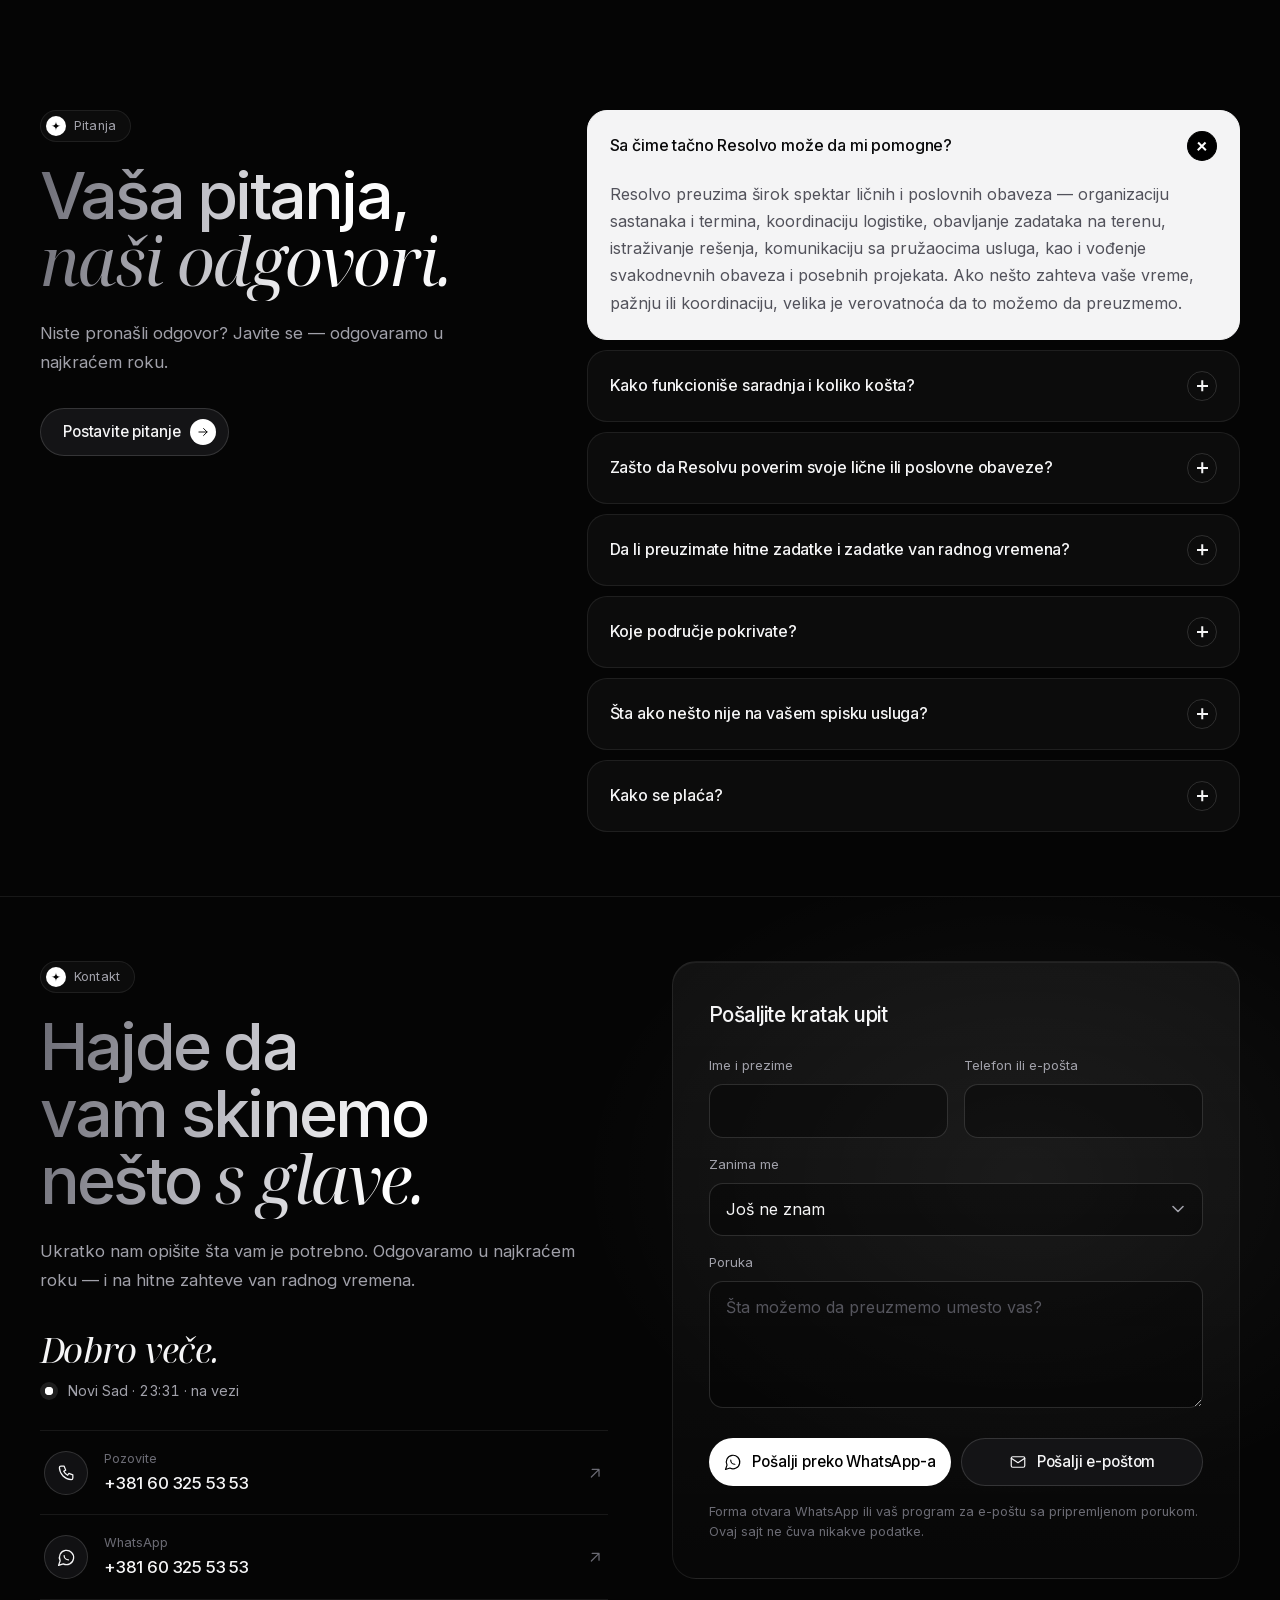
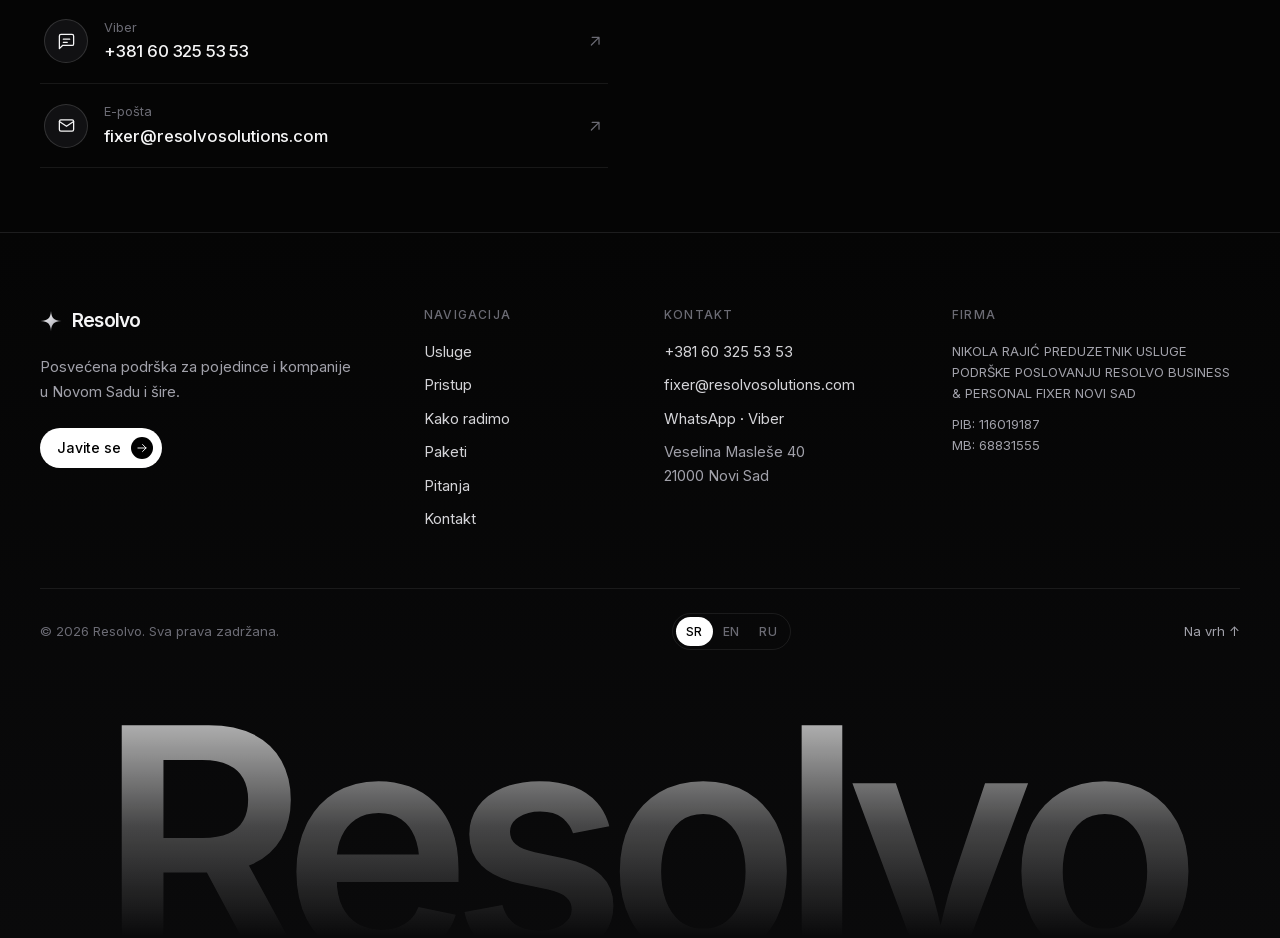
==== commit 0229ee37: "Tighten section spacing; end the mobile footer on the wordmark - Sections: padding clamp(48px, 5vw, " ====
--- a/index.html
+++ b/index.html
@@ -30,7 +30,7 @@
   <link rel="manifest" href="site.webmanifest">
   <link rel="preload" href="assets/fonts/inter-latin.woff2" as="font" type="font/woff2" crossorigin>
   <link rel="preload" href="assets/fonts/noto-serif-display-italic-latin.woff2" as="font" type="font/woff2" crossorigin>
-  <link rel="stylesheet" href="assets/css/style.css?v=b2405976">
+  <link rel="stylesheet" href="assets/css/style.css?v=ead8a46d">
   <script>document.documentElement.classList.add('js')</script>
   <script src="assets/js/main.js?v=25bad188" defer></script>
   <script type="application/ld+json">[{"@context":"https://schema.org","@type":"ProfessionalService","@id":"https://resolvosolutions.com/#business","name":"Resolvo","legalName":"NIKOLA RAJIĆ PREDUZETNIK USLUGE PODRŠKE POSLOVANJU RESOLVO BUSINESS & PERSONAL FIXER NOVI SAD","description":"Posvećena lična i poslovna podrška u Novom Sadu. Resolvo preuzima zadatke, koordinira rešenja i rešava svakodnevne izazove, kako biste se vi posvetili onome što je zaista važno.","url":"https://resolvosolutions.com/","image":"https://resolvosolutions.com/assets/img/og-sr.png","logo":"https://resolvosolutions.com/assets/img/icon-512.png","telephone":"+381603255353","email":"fixer@resolvosolutions.com","taxID":"116019187","founder":{"@type":"Person","name":"Nikola Rajić"},"address":{"@type":"PostalAddress","streetAddress":"Veselina Masleše 40","addressLocality":"Novi Sad","postalCode":"21000","addressCountry":"RS"},"areaServed":[{"@type":"City","name":"Novi Sad"},{"@type":"AdministrativeArea","name":"Vojvodina"},{"@type":"City","name":"Beograd"}],"knowsLanguage":["sr","en","ru"],"paymentAccepted":"Gotovina, uplata na račun","priceRange":"€€€","makesOffer":[{"@type":"Offer","name":"Resolvo Prioritet","description":"Posvećena podrška tokom celog dana.","priceSpecification":{"@type":"UnitPriceSpecification","price":790,"priceCurrency":"EUR","unitText":"MONTH"}},{"@type":"Offer","name":"Resolvo Ekskluziv","description":"Na raspolaganju, danju i noću.","priceSpecification":{"@type":"UnitPriceSpecification","price":1590,"priceCurrency":"EUR","unitText":"MONTH"}},{"@type":"Offer","name":"Resolvo Po meri","description":"U potpunosti prilagođeno vama."}]},{"@context":"https://schema.org","@type":"FAQPage","inLanguage":"sr-Latn","mainEntity":[{"@type":"Question","name":"Sa čime tačno Resolvo može da mi pomogne?","acceptedAnswer":{"@type":"Answer","text":"Resolvo preuzima širok spektar ličnih i poslovnih obaveza — organizaciju sastanaka i termina, koordinaciju logistike, obavljanje zadataka na terenu, istraživanje rešenja, komunikaciju sa pružaocima usluga, kao i vođenje svakodnevnih obaveza i posebnih projekata. Ako nešto zahteva vaše vreme, pažnju ili koordinaciju, velika je verovatnoća da to možemo da preuzmemo."}},{"@type":"Question","name":"Kako funkcioniše saradnja i koliko košta?","acceptedAnswer":{"@type":"Answer","text":"Počinjemo razumevanjem vaših potreba, prioriteta i očekivanja. Na osnovu toga predlažemo personalizovani paket sa odgovarajućim nivoom podrške. Usluge su prvenstveno zamišljene kao dugoročno partnerstvo, uz transparentne cene i jasno definisan obim odgovornosti. Paketi počinju od 790 € mesečno."}},{"@type":"Question","name":"Zašto da Resolvu poverim svoje lične ili poslovne obaveze?","acceptedAnswer":{"@type":"Answer","text":"Poverenje, diskrecija i odgovornost su u samoj srži Resolva. Namerno radimo sa ograničenim brojem klijenata kako bismo obezbedili punu posvećenost, direktnu komunikaciju i dosledan kvalitet usluge. Naš cilj nije samo da obavimo pojedinačne zadatke, već da postanemo pouzdan partner kome s punim poverenjem prepuštate odgovornost."}},{"@type":"Question","name":"Da li preuzimate hitne zadatke i zadatke van radnog vremena?","acceptedAnswer":{"@type":"Answer","text":"Da. Uz paket Resolvo Ekskluziv na raspolaganju smo 24/7, a hitne zahteve uvek shvatamo ozbiljno."}},{"@type":"Question","name":"Koje područje pokrivate?","acceptedAnswer":{"@type":"Answer","text":"Primarno Novi Sad. Po dogovoru, usluge proširujemo na ostatak Vojvodine i na Beograd."}},{"@type":"Question","name":"Šta ako nešto nije na vašem spisku usluga?","acceptedAnswer":{"@type":"Answer","text":"Pitajte svejedno. Ako nešto ne radimo sami, znamo nekoga ko radi — ili nekoga ko zna nekoga."}},{"@type":"Question","name":"Kako se plaća?","acceptedAnswer":{"@type":"Answer","text":"Mesečno, gotovinom ili uplatom na račun."}}]}]</script>
--- a/assets/css/style.css
+++ b/assets/css/style.css
@@ -471,8 +471,8 @@
   isolation: isolate;
   display: flex;
   align-items: center;
-  min-height: min(100svh, 980px);
-  padding: calc(var(--header-h) + 64px) 0 72px;
+  min-height: min(88svh, 860px);
+  padding: calc(var(--header-h) + 64px) 0 32px;
   overflow: hidden;
 }
 .hero__bg { position: absolute; inset: 0; z-index: -1; pointer-events: none; }
@@ -630,7 +630,7 @@
 
 .section {
   position: relative;
-  padding-block: clamp(80px, 9vw, 136px);
+  padding-block: clamp(48px, 5vw, 80px);
 }
 .section--tight { padding-top: 0; }
 .section__head { max-width: 760px; margin-bottom: clamp(40px, 6vw, 64px); }
@@ -1681,9 +1681,6 @@
 @media (min-width: 720px) {
   .mbar { display: none; }
 }
-@media (max-width: 719px) {
-  .footer { padding-bottom: 80px; }
-}
 
 /* ---------- Reduced motion ---------- */
 
